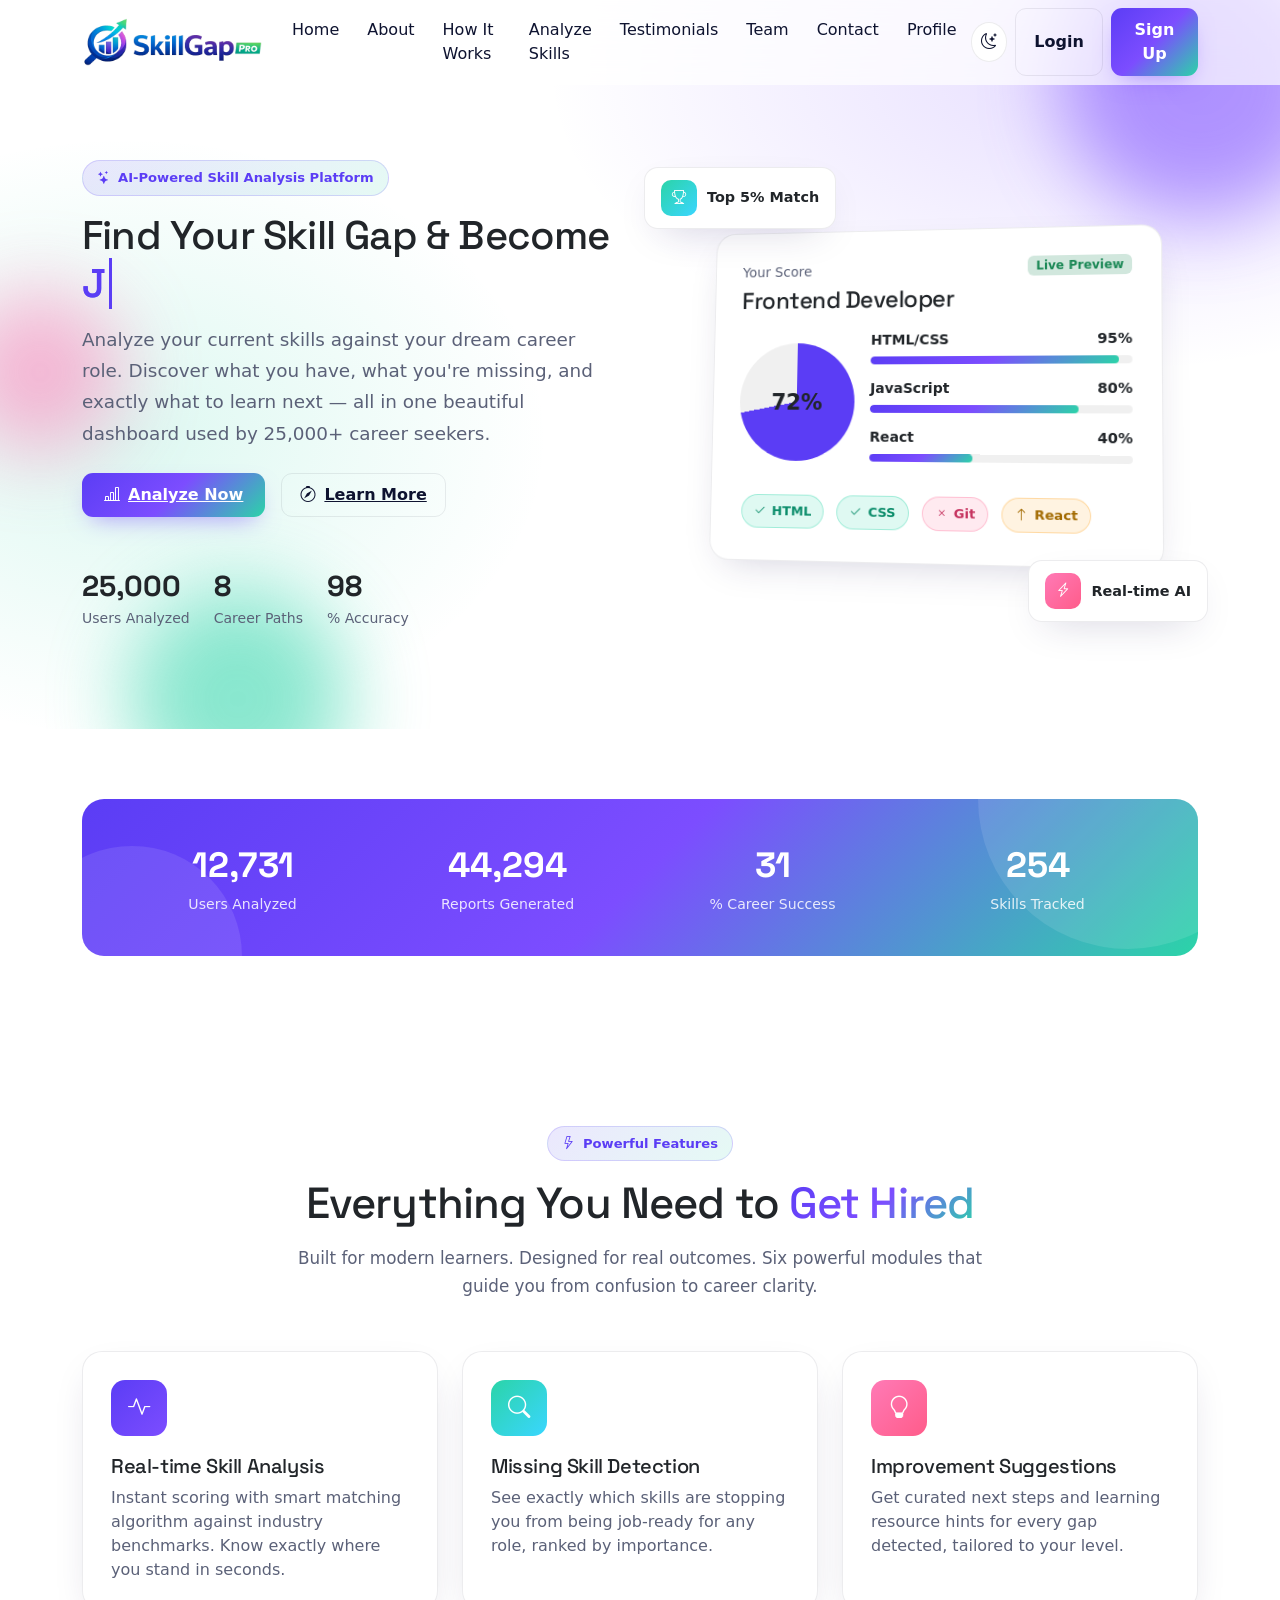
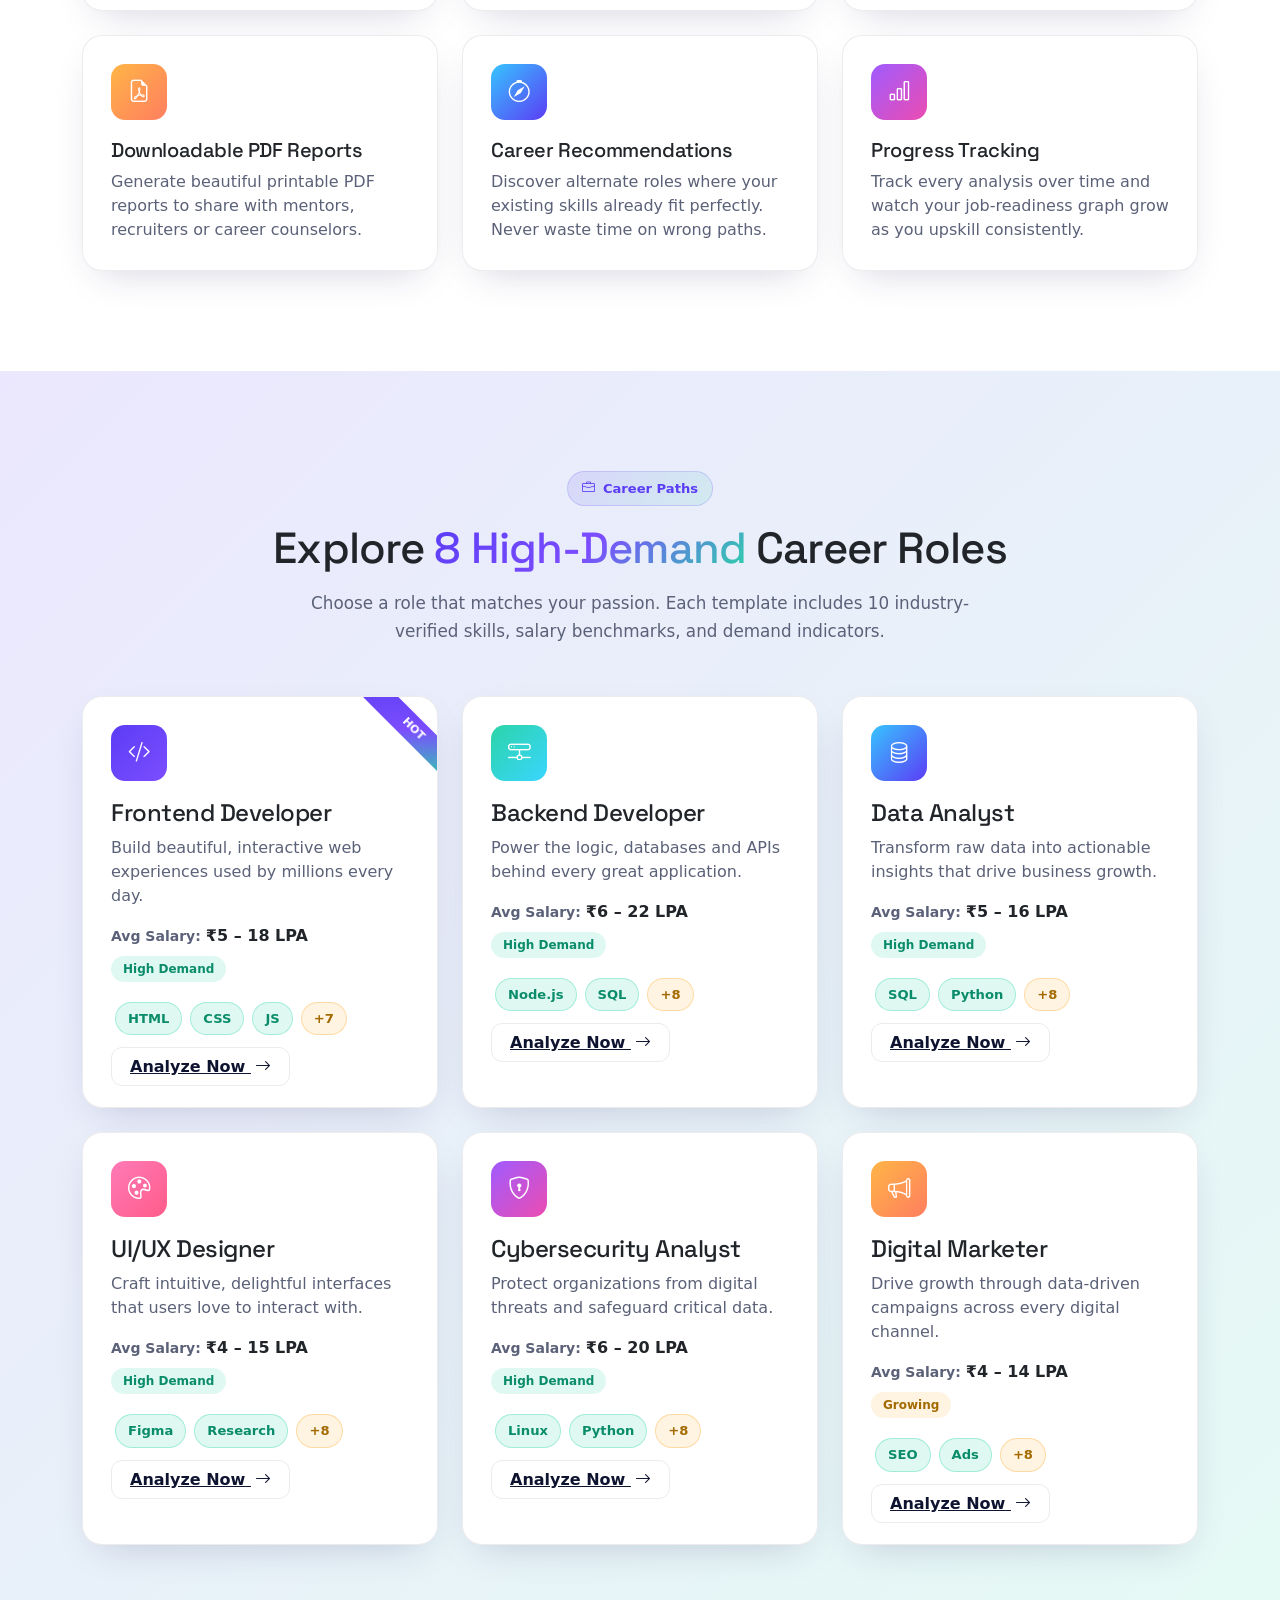
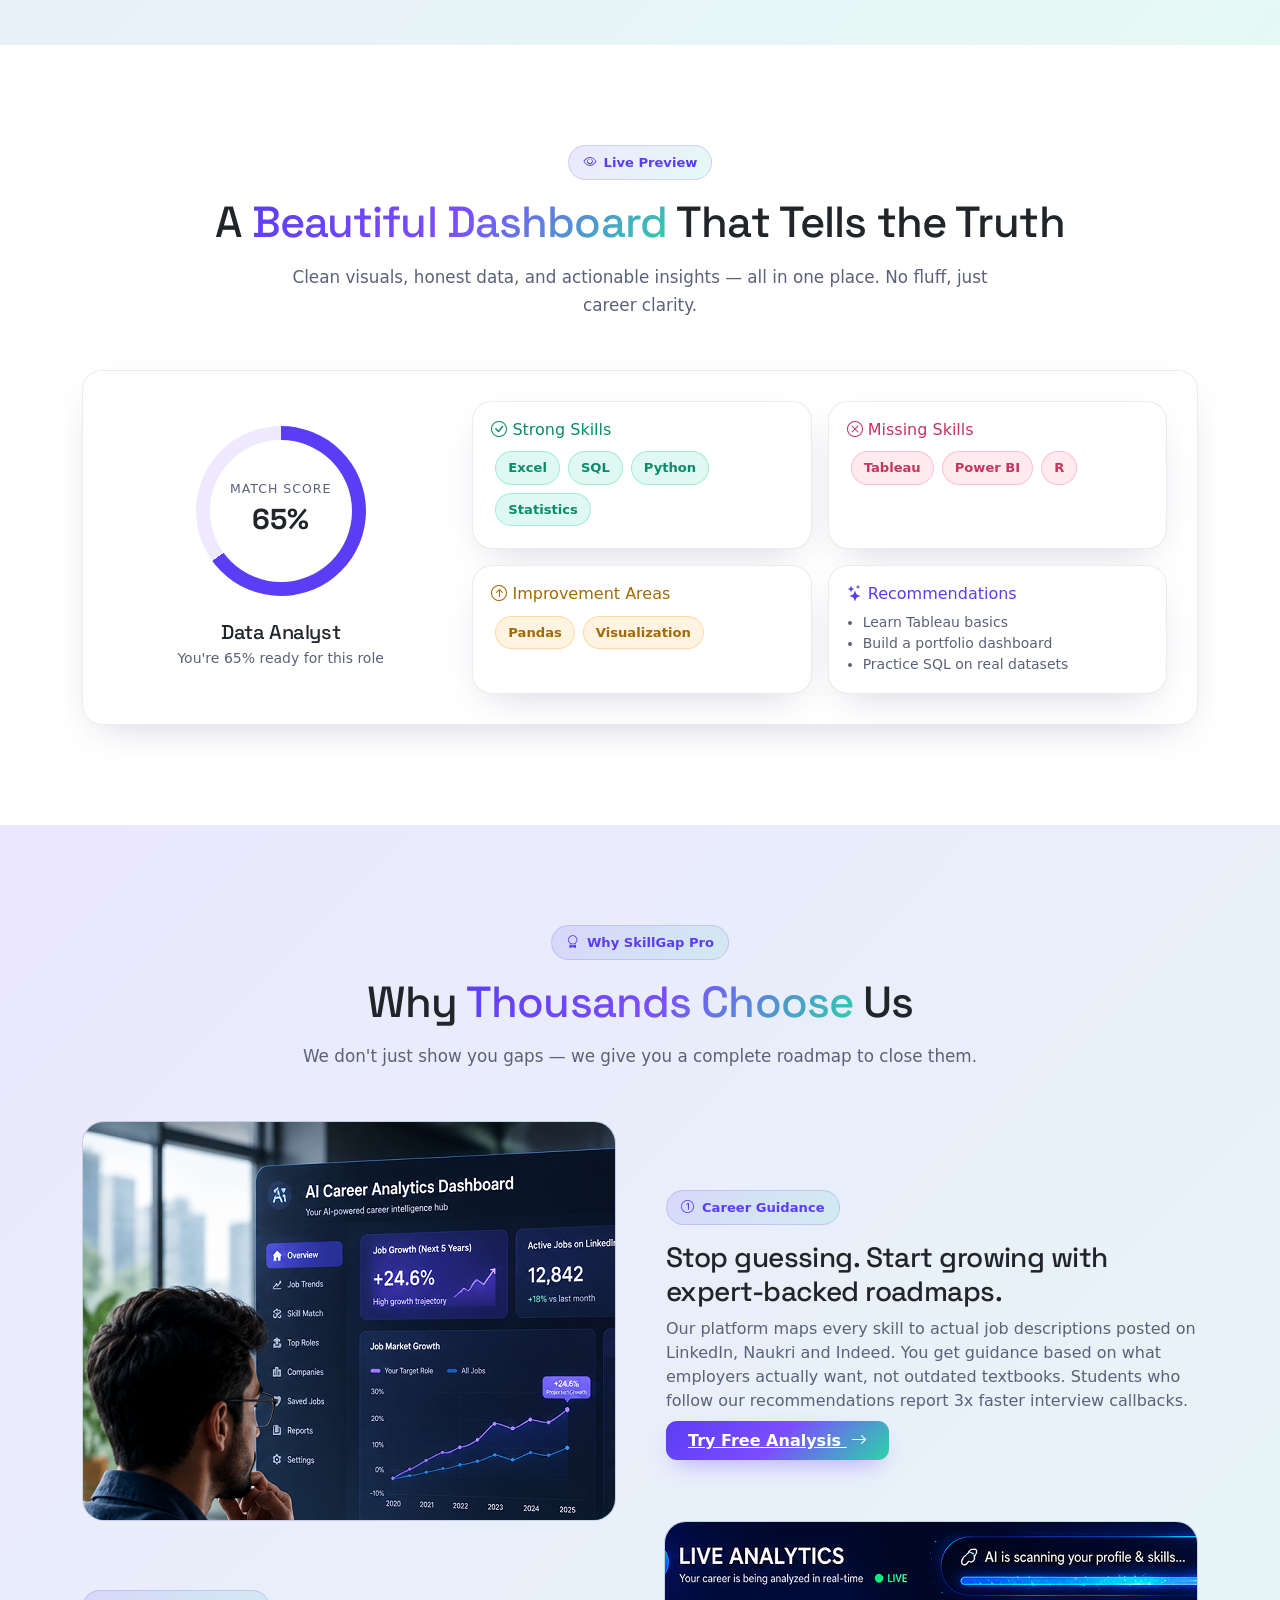
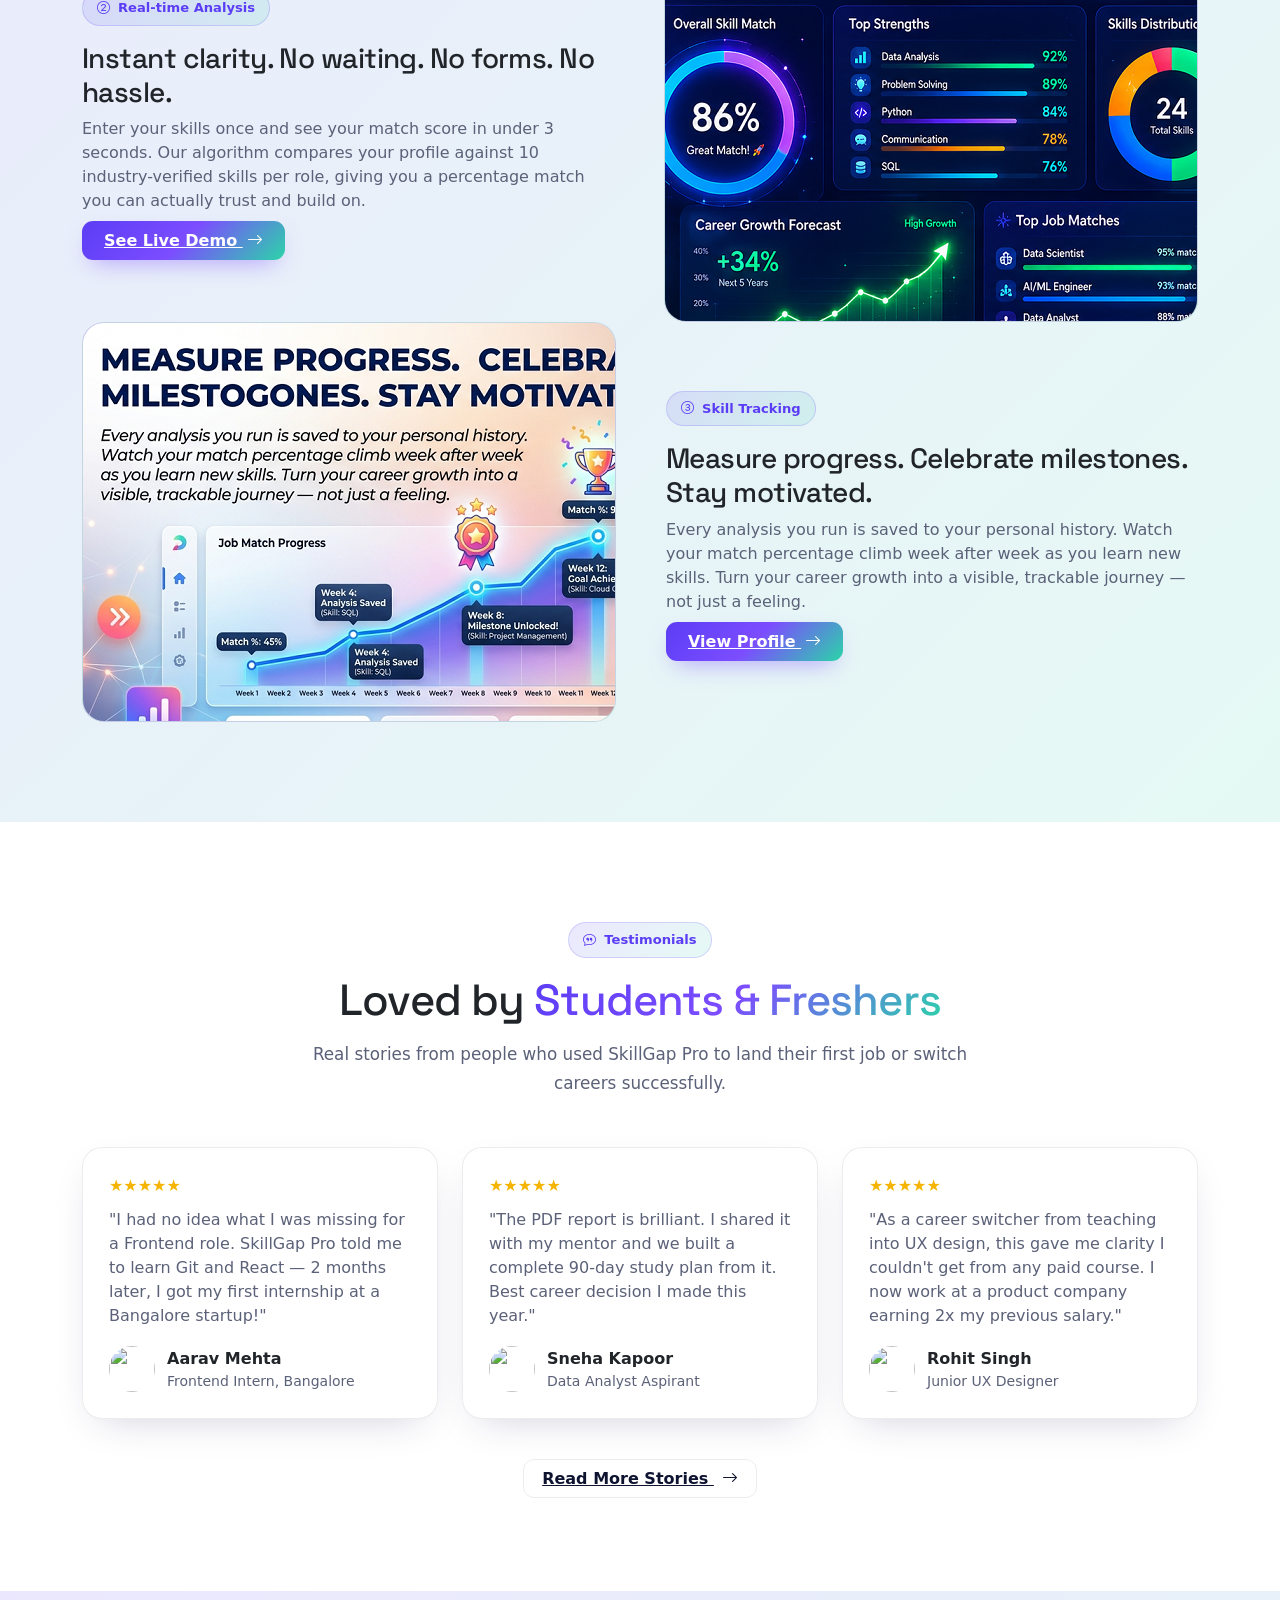
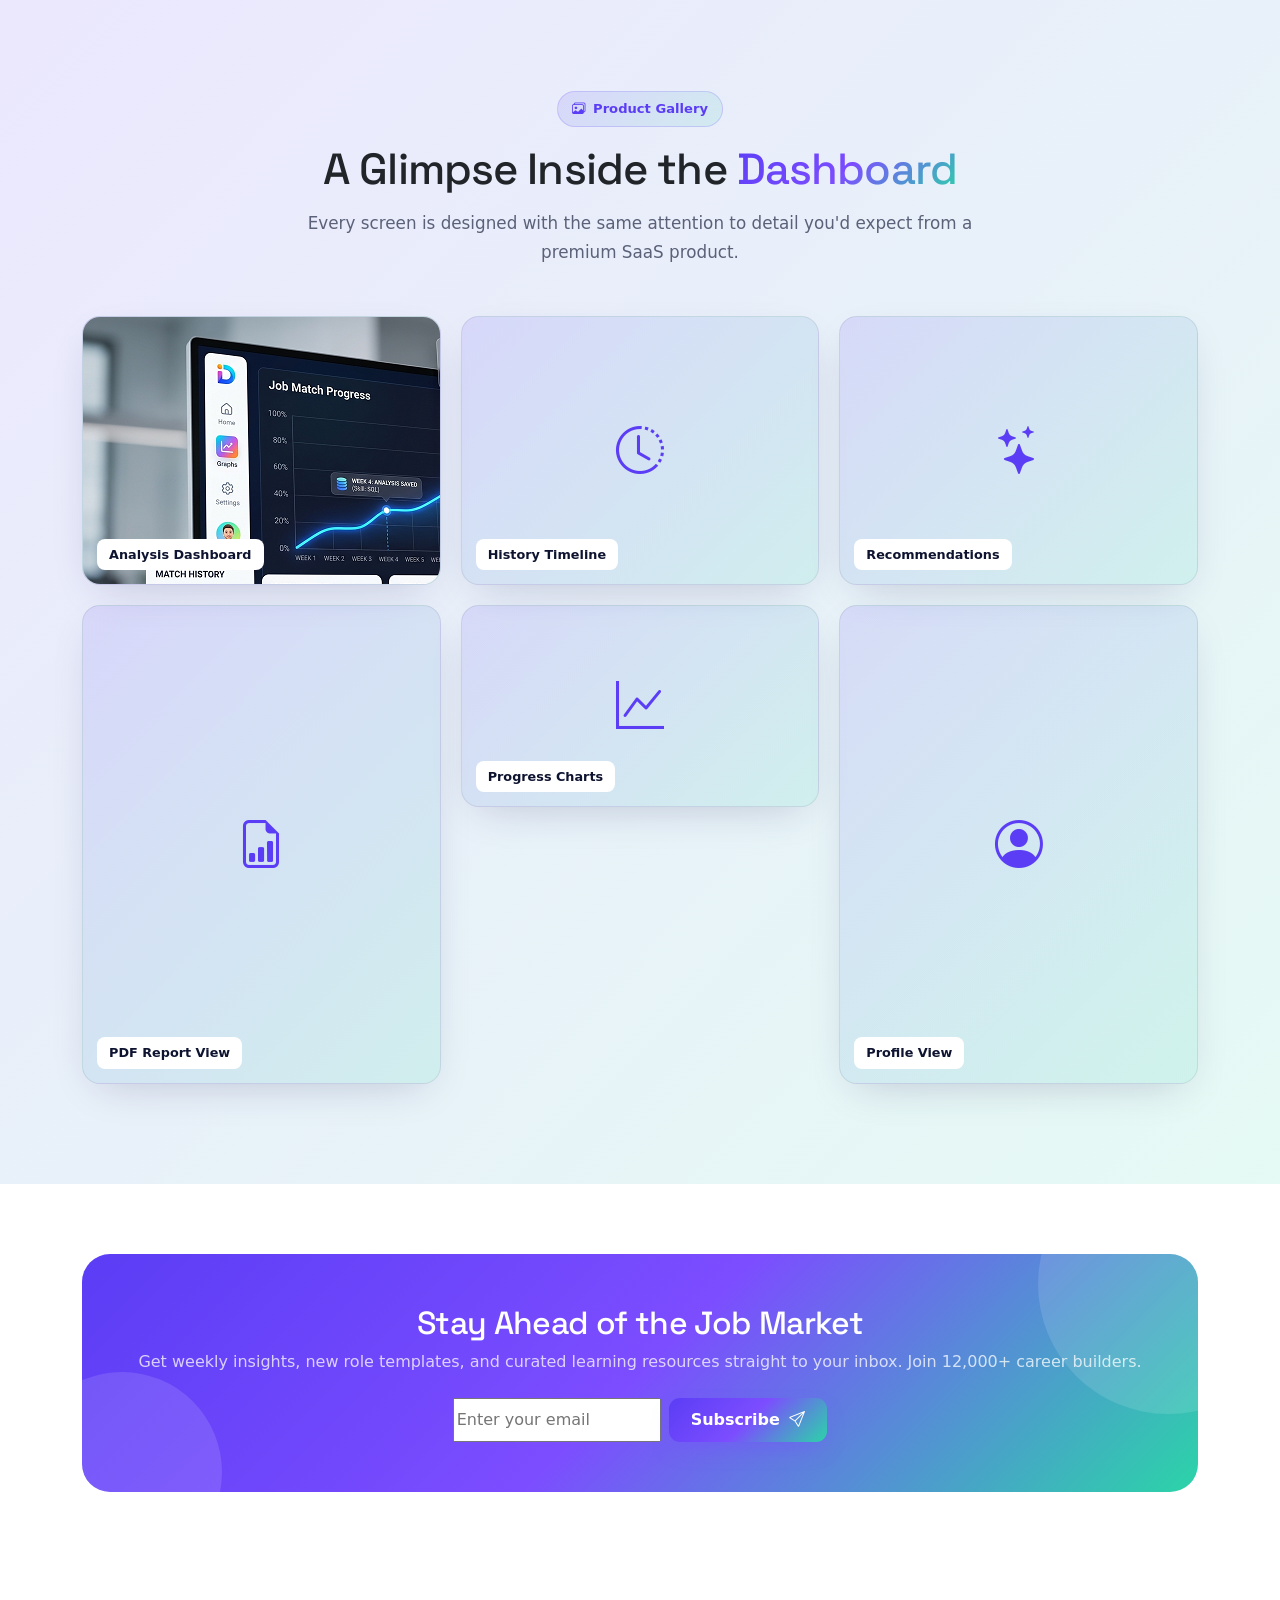
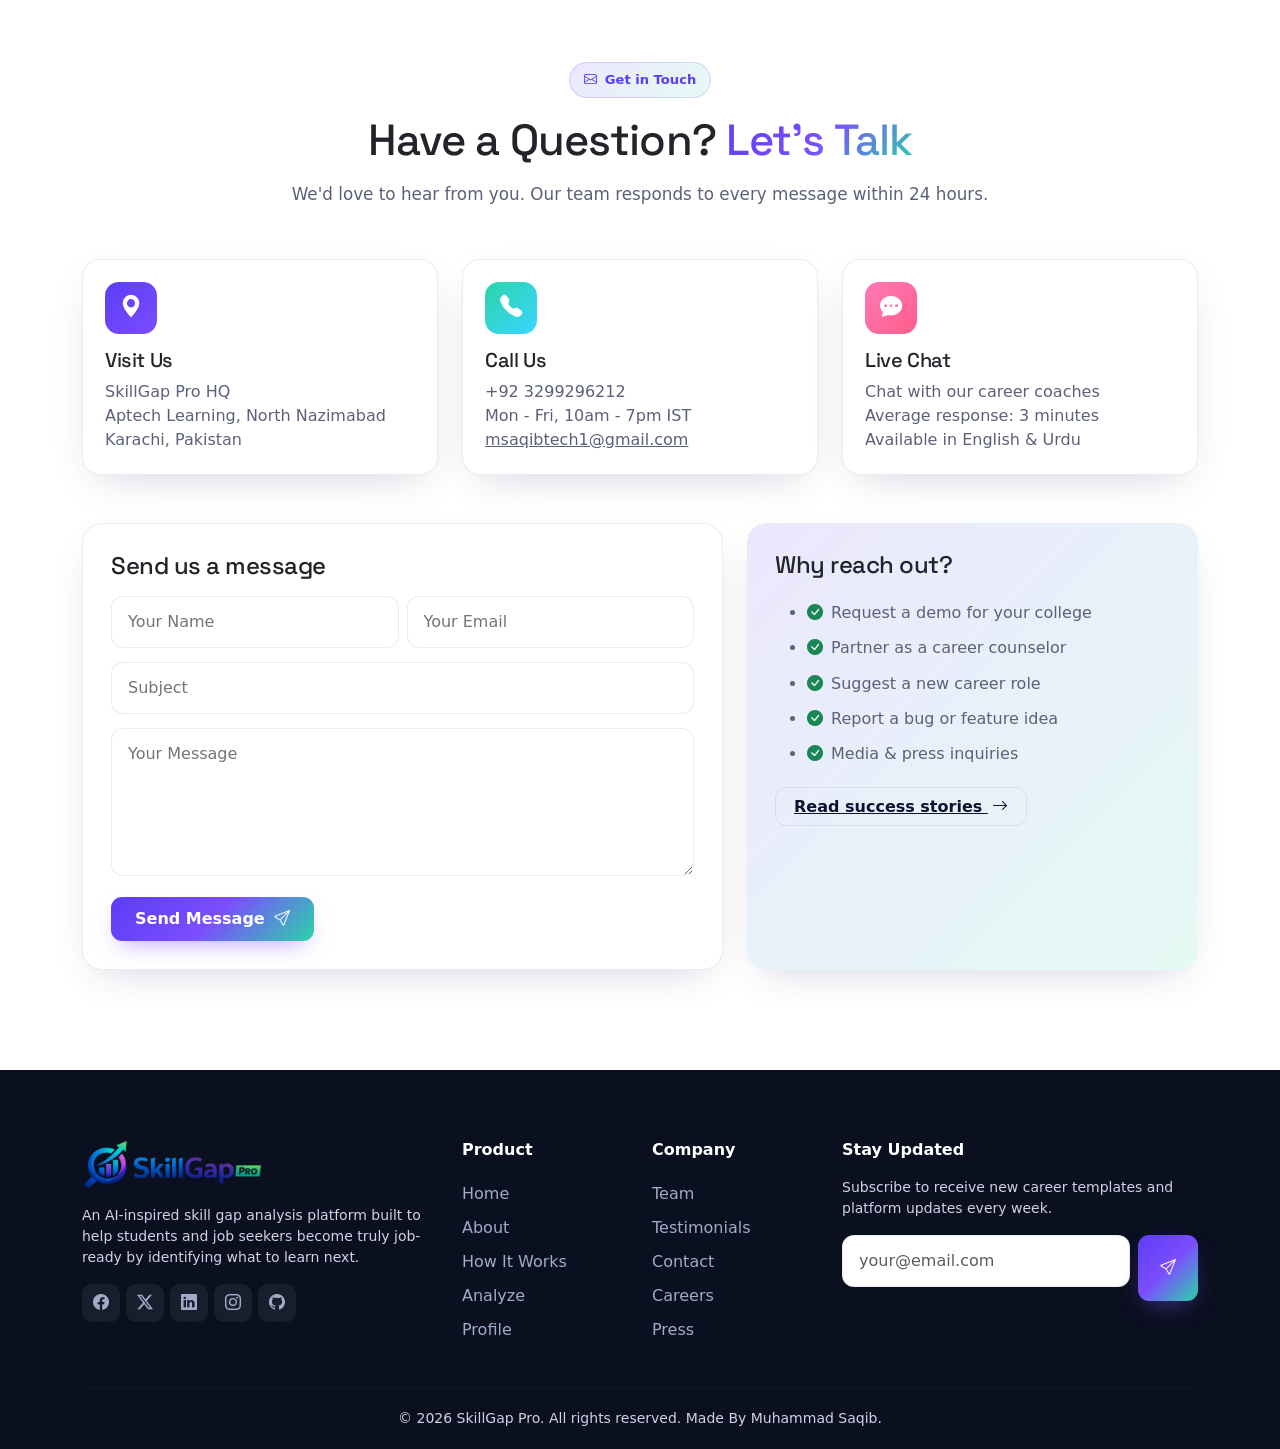
==== index.html @ 3271690a "add all files" ====
<!DOCTYPE html>
<html lang="en" data-bs-theme="light">

<head>
  <meta charset="UTF-8" />
  <meta name="viewport" content="width=device-width, initial-scale=1.0" />
  <title>SkillGap Pro — Find Your Skill Gap & Become Job Ready</title>
  <meta name="description"
    content="SkillGap Pro helps students, freshers and professionals analyze their skills against career roles and become job ready." />
  <link rel="stylesheet" href="css/style.css" />
  <link rel="icon" href="./assets/logo/SkillGap favicon.png" />
  <link href="https://cdn.jsdelivr.net/npm/bootstrap@5.3.2/dist/css/bootstrap.min.css" rel="stylesheet" />
  <link rel="stylesheet" href="https://cdn.jsdelivr.net/npm/bootstrap-icons@1.11.2/font/bootstrap-icons.css" />
  <link href="https://cdn.jsdelivr.net/npm/aos@2.3.4/dist/aos.css" rel="stylesheet" />
  <link rel="preconnect" href="https://fonts.googleapis.com" />
  <link rel="preconnect" href="https://fonts.gstatic.com" crossorigin />
  <link
    href="https://fonts.googleapis.com/css2?family=Plus+Jakarta+Sans:wght@400;500;600;700;800&family=Space+Grotesk:wght@500;700&display=swap"
    rel="stylesheet" />

</head>

<body>

  <!-- ============ LOADER ============ -->
  <div id="loader">
    <div class="loader-logo">
      <img src="./assets/logo/SkillGap_Logo.png" alt="Logo" style="width:200px;height: auto;">
    </div>
    <div class="loader-bar"></div>
  </div>

  <!-- ============ TOAST WRAPPER ============ -->
  <div class="toast-wrap" id="toastWrap"></div>

  <!-- ============ NAVBAR ============ -->
  <nav class="navbar navbar-expand-lg fixed-top" id="mainNav">
    <div class="container">
      <a class="navbar-brand brand-logo" href="index.html">
        <!-- <span class="brand-mark"><i class="bi bi-graph-up-arrow"></i></span>
      SkillGap <span class="brand-gradient ms-1">Pro</span> -->
        <img src="./assets/logo/SkillGap_Logo.png" alt="Logo" style="width:180px;height: auto;">
      </a>
      <button class="navbar-toggler border-0" type="button" data-bs-toggle="collapse" data-bs-target="#navMenu">
        <i class="bi bi-list fs-3"></i>
      </button>
      <div class="collapse navbar-collapse" id="navMenu">
        <ul class="navbar-nav mx-auto">
          <li class="nav-item"><a class="nav-link active" href="index.html">Home</a></li>
          <li class="nav-item"><a class="nav-link" href="about.html">About</a></li>
          <li class="nav-item"><a class="nav-link" href="how-it-works.html">How It Works</a></li>
          <li class="nav-item"><a class="nav-link" href="analyze.html">Analyze Skills</a></li>
          <li class="nav-item"><a class="nav-link" href="testimonials.html">Testimonials</a></li>
          <li class="nav-item"><a class="nav-link" href="team.html">Team</a></li>
          <li class="nav-item"><a class="nav-link" href="contact.html">Contact</a></li>
          <li class="nav-item"><a class="nav-link" href="profile.html">Profile</a></li>
        </ul>
        <div class="d-flex align-items-center gap-2">
          <button class="theme-toggle" id="themeToggle" title="Toggle theme"><i class="bi bi-moon-stars"></i></button>
          <div id="authButtons" class="d-flex gap-2">
            <button class="btn-ghost" onclick="openAuth('login')">Login</button>
            <button class="btn-grad" onclick="openAuth('signup')">Sign Up</button>
          </div>
          <div id="userButtons" class="d-none align-items-center gap-2">
            <span class="d-none d-md-inline text-muted-2 small">Hi, <strong id="userName">User</strong></span>
            <button class="btn-ghost" onclick="logout()"><i class="bi bi-box-arrow-right"></i></button>
          </div>
        </div>
      </div>
    </div>
  </nav>

  <!-- ============ HERO ============ -->
  <section id="home" class="hero">
    <div class="shape s1"></div>
    <div class="shape s2"></div>
    <div class="shape s3"></div>
    <div class="container position-relative">
      <div class="row align-items-center g-5">
        <div class="col-lg-6" data-aos="fade-right">
          <span class="badge-soft mb-3"><i class="bi bi-stars"></i> AI-Powered Skill Analysis Platform</span>
          <h1>Find Your Skill Gap & Become <span class="brand-gradient typed" id="typed">Job Ready</span></h1>
          <p class="lead mt-3">Analyze your current skills against your dream career role. Discover what you have, what
            you're missing, and exactly what to learn next — all in one beautiful dashboard used by 25,000+ career
            seekers.</p>
          <div class="d-flex flex-wrap gap-3 mt-4">
            <a href="analyze.html" class="btn-grad btn-lg"><i class="bi bi-bar-chart-line me-2"></i>Analyze Now</a>
            <a href="about.html" class="btn-ghost btn-lg"><i class="bi bi-compass me-2"></i>Learn More</a>
          </div>
          <div class="stats d-flex gap-4 mt-5 flex-wrap">
            <div><strong class="counter" data-target="25000"
                style="font-size:1.8rem;font-family:'Space Grotesk';">0</strong>
              <div class="text-muted-2 small">Users Analyzed</div>
            </div>
            <div><strong class="counter" data-target="8"
                style="font-size:1.8rem;font-family:'Space Grotesk';">0</strong>
              <div class="text-muted-2 small">Career Paths</div>
            </div>
            <div><strong class="counter" data-target="98"
                style="font-size:1.8rem;font-family:'Space Grotesk';">0</strong>
              <div class="text-muted-2 small">% Accuracy</div>
            </div>
          </div>
        </div>
        <div class="col-lg-6" data-aos="fade-left">
          <div class="position-relative" style="padding:40px;">
            <div class="glass-card"
              style="transform:perspective(1000px) rotateY(-8deg) rotateX(4deg);transition:transform .6s;">
              <div class="d-flex justify-content-between align-items-start mb-3">
                <div><small class="text-muted-2">Your Score</small>
                  <h4 class="mb-0 mt-1">Frontend Developer</h4>
                </div>
                <span class="badge bg-success-subtle text-success">Live Preview</span>
              </div>
              <div class="d-flex align-items-center gap-3">
                <div class="mini-chart"
                  style="width:120px;height:120px;border-radius:50%;background:conic-gradient(var(--brand-1) 0% 72%, rgba(0,0,0,.06) 72% 100%);display:grid;place-items:center;position:relative;">
                  <span style="position:relative;font-weight:800;font-size:1.4rem;">72%</span>
                </div>
                <div class="flex-grow-1">
                  <div class="bar-skill">
                    <div class="top"><span>HTML/CSS</span><span>95%</span></div>
                    <div class="bar-skill .bar"
                      style="height:8px;background:rgba(0,0,0,.06);border-radius:8px;overflow:hidden;">
                      <div class="fill" style="width:95%;height:100%;background:var(--brand-grad);border-radius:8px;">
                      </div>
                    </div>
                  </div>
                  <div class="bar-skill">
                    <div class="top"><span>JavaScript</span><span>80%</span></div>
                    <div style="height:8px;background:rgba(0,0,0,.06);border-radius:8px;overflow:hidden;">
                      <div class="fill" style="width:80%;height:100%;background:var(--brand-grad);border-radius:8px;">
                      </div>
                    </div>
                  </div>
                  <div class="bar-skill">
                    <div class="top"><span>React</span><span>40%</span></div>
                    <div style="height:8px;background:rgba(0,0,0,.06);border-radius:8px;overflow:hidden;">
                      <div class="fill" style="width:40%;height:100%;background:var(--brand-grad);border-radius:8px;">
                      </div>
                    </div>
                  </div>
                </div>
              </div>
              <div class="mt-3">
                <span class="skill-chip chip-strong"><i class="bi bi-check2"></i> HTML</span>
                <span class="skill-chip chip-strong"><i class="bi bi-check2"></i> CSS</span>
                <span class="skill-chip chip-miss"><i class="bi bi-x"></i> Git</span>
                <span class="skill-chip chip-improve"><i class="bi bi-arrow-up"></i> React</span>
              </div>
            </div>
            <div class="float-badge"
              style="position:absolute;top:-20px;left:-20px;background:var(--card);border-radius:14px;padding:12px 16px;box-shadow:var(--shadow);border:1px solid var(--border);display:flex;align-items:center;gap:10px;font-weight:600;font-size:.9rem;animation:float 5s ease-in-out infinite;">
              <div
                style="width:36px;height:36px;border-radius:10px;display:grid;place-items:center;color:#fff;background:linear-gradient(135deg,#2bd4a8,#3ad6ff);">
                <i class="bi bi-trophy"></i></div>Top 5% Match
            </div>
            <div class="float-badge"
              style="position:absolute;bottom:-20px;right:-10px;background:var(--card);border-radius:14px;padding:12px 16px;box-shadow:var(--shadow);border:1px solid var(--border);display:flex;align-items:center;gap:10px;font-weight:600;font-size:.9rem;animation:float 5s ease-in-out infinite;animation-delay:-2s;">
              <div
                style="width:36px;height:36px;border-radius:10px;display:grid;place-items:center;color:#fff;background:linear-gradient(135deg,#ff7ab6,#ff5c8a);">
                <i class="bi bi-lightning-charge"></i></div>Real-time AI
            </div>
          </div>
        </div>
      </div>
    </div>
  </section>

  <!-- ============ TRUSTED BY / STATS ============ -->
  <section class="section-sm">
    <div class="container">
      <div class="stats-bar" data-aos="zoom-in">
        <div class="row g-4 position-relative" style="z-index:2;">
          <div class="col-6 col-md-3 stat"><strong class="counter" data-target="25000">0</strong><span>Users
              Analyzed</span></div>
          <div class="col-6 col-md-3 stat"><strong class="counter" data-target="87000">0</strong><span>Reports
              Generated</span></div>
          <div class="col-6 col-md-3 stat"><strong class="counter" data-target="62">0</strong><span>% Career
              Success</span></div>
          <div class="col-6 col-md-3 stat"><strong class="counter" data-target="500">0</strong><span>Skills
              Tracked</span></div>
        </div>
      </div>
    </div>
  </section>

  <!-- ============ FEATURES ============ -->
  <section class="section">
    <div class="container">
      <div class="text-center mb-5" data-aos="fade-up">
        <span class="badge-soft mb-3"><i class="bi bi-lightning"></i> Powerful Features</span>
        <h2 class="section-title">Everything You Need to <span class="brand-gradient">Get Hired</span></h2>
        <p class="section-sub">Built for modern learners. Designed for real outcomes. Six powerful modules that guide
          you from confusion to career clarity.</p>
      </div>
      <div class="row g-4">
        <div class="col-md-6 col-lg-4" data-aos="fade-up">
          <div class="glass-card">
            <div class="feature-icon bg-grad-1"><i class="bi bi-activity"></i></div>
            <h5>Real-time Skill Analysis</h5>
            <p class="text-muted-2 mb-0">Instant scoring with smart matching algorithm against industry benchmarks. Know
              exactly where you stand in seconds.</p>
          </div>
        </div>
        <div class="col-md-6 col-lg-4" data-aos="fade-up" data-aos-delay="100">
          <div class="glass-card">
            <div class="feature-icon bg-grad-2"><i class="bi bi-search"></i></div>
            <h5>Missing Skill Detection</h5>
            <p class="text-muted-2 mb-0">See exactly which skills are stopping you from being job-ready for any role,
              ranked by importance.</p>
          </div>
        </div>
        <div class="col-md-6 col-lg-4" data-aos="fade-up" data-aos-delay="200">
          <div class="glass-card">
            <div class="feature-icon bg-grad-3"><i class="bi bi-lightbulb"></i></div>
            <h5>Improvement Suggestions</h5>
            <p class="text-muted-2 mb-0">Get curated next steps and learning resource hints for every gap detected,
              tailored to your level.</p>
          </div>
        </div>
        <div class="col-md-6 col-lg-4" data-aos="fade-up">
          <div class="glass-card">
            <div class="feature-icon bg-grad-4"><i class="bi bi-file-earmark-pdf"></i></div>
            <h5>Downloadable PDF Reports</h5>
            <p class="text-muted-2 mb-0">Generate beautiful printable PDF reports to share with mentors, recruiters or
              career counselors.</p>
          </div>
        </div>
        <div class="col-md-6 col-lg-4" data-aos="fade-up" data-aos-delay="100">
          <div class="glass-card">
            <div class="feature-icon bg-grad-5"><i class="bi bi-compass"></i></div>
            <h5>Career Recommendations</h5>
            <p class="text-muted-2 mb-0">Discover alternate roles where your existing skills already fit perfectly.
              Never waste time on wrong paths.</p>
          </div>
        </div>
        <div class="col-md-6 col-lg-4" data-aos="fade-up" data-aos-delay="200">
          <div class="glass-card">
            <div class="feature-icon bg-grad-6"><i class="bi bi-bar-chart"></i></div>
            <h5>Progress Tracking</h5>
            <p class="text-muted-2 mb-0">Track every analysis over time and watch your job-readiness graph grow as you
              upskill consistently.</p>
          </div>
        </div>
      </div>
    </div>
  </section>

  <!-- ============ CAREER CATEGORIES ============ -->
  <section class="section" style="background:var(--brand-grad-soft);">
    <div class="container">
      <div class="text-center mb-5" data-aos="fade-up">
        <span class="badge-soft mb-3"><i class="bi bi-briefcase"></i> Career Paths</span>
        <h2 class="section-title">Explore <span class="brand-gradient">8 High-Demand</span> Career Roles</h2>
        <p class="section-sub">Choose a role that matches your passion. Each template includes 10 industry-verified
          skills, salary benchmarks, and demand indicators.</p>
      </div>
      <div class="row g-4">
        <div class="col-md-6 col-lg-4" data-aos="fade-up">
          <div class="role-card">
            <div class="ribbon">HOT</div>
            <div class="feature-icon bg-grad-1"><i class="bi bi-code-slash"></i></div>
            <h4>Frontend Developer</h4>
            <p class="text-muted-2">Build beautiful, interactive web experiences used by millions every day.</p>
            <div class="mt-3"><strong class="small text-muted-2">Avg Salary:</strong> <span class="fw-semibold">₹5 – 18
                LPA</span></div>
            <div class="mt-2"><span class="demand demand-high">High Demand</span></div>
            <div class="mt-3 mb-3"><span class="skill-chip chip-strong">HTML</span><span
                class="skill-chip chip-strong">CSS</span><span class="skill-chip chip-strong">JS</span><span
                class="skill-chip chip-improve">+7</span></div>
            <a href="analyze.html" class="btn-ghost w-100 ">Analyze Now <i class="bi bi-arrow-right ms-1"></i></a>
          </div>
        </div>
        <div class="col-md-6 col-lg-4" data-aos="fade-up" data-aos-delay="100">
          <div class="role-card">
            <div class="feature-icon bg-grad-2"><i class="bi bi-hdd-network"></i></div>
            <h4>Backend Developer</h4>
            <p class="text-muted-2">Power the logic, databases and APIs behind every great application.</p>
            <div class="mt-3"><strong class="small text-muted-2">Avg Salary:</strong> <span class="fw-semibold">₹6 – 22
                LPA</span></div>
            <div class="mt-2"><span class="demand demand-high">High Demand</span></div>
            <div class="mt-3 mb-3"><span class="skill-chip chip-strong">Node.js</span><span
                class="skill-chip chip-strong">SQL</span><span class="skill-chip chip-improve">+8</span></div>
            <a href="analyze.html" class="btn-ghost w-100 mt-3">Analyze Now <i class="bi bi-arrow-right ms-1"></i></a>
          </div>
        </div>
        <div class="col-md-6 col-lg-4" data-aos="fade-up" data-aos-delay="200">
          <div class="role-card">
            <div class="feature-icon bg-grad-5"><i class="bi bi-database"></i></div>
            <h4>Data Analyst</h4>
            <p class="text-muted-2">Transform raw data into actionable insights that drive business growth.</p>
            <div class="mt-3"><strong class="small text-muted-2">Avg Salary:</strong> <span class="fw-semibold">₹5 – 16
                LPA</span></div>
            <div class="mt-2"><span class="demand demand-high">High Demand</span></div>
            <div class="mt-3 mb-3"><span class="skill-chip chip-strong">SQL</span><span
                class="skill-chip chip-strong">Python</span><span class="skill-chip chip-improve">+8</span></div>
            <a href="analyze.html" class="btn-ghost w-100 mt-3">Analyze Now <i class="bi bi-arrow-right ms-1"></i></a>
          </div>
        </div>
        <div class="col-md-6 col-lg-4" data-aos="fade-up">
          <div class="role-card">
            <div class="feature-icon bg-grad-3"><i class="bi bi-palette"></i></div>
            <h4>UI/UX Designer</h4>
            <p class="text-muted-2">Craft intuitive, delightful interfaces that users love to interact with.</p>
            <div class="mt-3"><strong class="small text-muted-2">Avg Salary:</strong> <span class="fw-semibold">₹4 – 15
                LPA</span></div>
            <div class="mt-2"><span class="demand demand-high">High Demand</span></div>
            <div class="mt-3 mb-3"><span class="skill-chip chip-strong">Figma</span><span
                class="skill-chip chip-strong">Research</span><span class="skill-chip chip-improve">+8</span></div>
            <a href="analyze.html" class="btn-ghost w-100 mt-3">Analyze Now <i class="bi bi-arrow-right ms-1"></i></a>
          </div>
        </div>
        <div class="col-md-6 col-lg-4" data-aos="fade-up" data-aos-delay="100">
          <div class="role-card">
            <div class="feature-icon bg-grad-6"><i class="bi bi-shield-lock"></i></div>
            <h4>Cybersecurity Analyst</h4>
            <p class="text-muted-2">Protect organizations from digital threats and safeguard critical data.</p>
            <div class="mt-3"><strong class="small text-muted-2">Avg Salary:</strong> <span class="fw-semibold">₹6 – 20
                LPA</span></div>
            <div class="mt-2"><span class="demand demand-high">High Demand</span></div>
            <div class="mt-3 mb-3"><span class="skill-chip chip-strong">Linux</span><span
                class="skill-chip chip-strong">Python</span><span class="skill-chip chip-improve">+8</span></div>
            <a href="analyze.html" class="btn-ghost w-100 mt-3">Analyze Now <i class="bi bi-arrow-right ms-1"></i></a>
          </div>
        </div>
        <div class="col-md-6 col-lg-4" data-aos="fade-up" data-aos-delay="200">
          <div class="role-card">
            <div class="feature-icon bg-grad-4"><i class="bi bi-megaphone"></i></div>
            <h4>Digital Marketer</h4>
            <p class="text-muted-2">Drive growth through data-driven campaigns across every digital channel.</p>
            <div class="mt-3"><strong class="small text-muted-2">Avg Salary:</strong> <span class="fw-semibold">₹4 – 14
                LPA</span></div>
            <div class="mt-2"><span class="demand demand-med">Growing</span></div>
            <div class="mt-3 mb-3"><span class="skill-chip chip-strong">SEO</span><span
                class="skill-chip chip-strong">Ads</span><span class="skill-chip chip-improve">+8</span></div>
            <a href="analyze.html" class="btn-ghost w-100 mt-3">Analyze Now <i class="bi bi-arrow-right ms-1"></i></a>
          </div>
        </div>
      </div>
    </div>
  </section>

  <!-- ============ SKILL ANALYSIS PREVIEW ============ -->
  <section class="section">
    <div class="container">
      <div class="text-center mb-5" data-aos="fade-up">
        <span class="badge-soft mb-3"><i class="bi bi-eye"></i> Live Preview</span>
        <h2 class="section-title">A <span class="brand-gradient">Beautiful Dashboard</span> That Tells the Truth</h2>
        <p class="section-sub">Clean visuals, honest data, and actionable insights — all in one place. No fluff, just
          career clarity.</p>
      </div>
      <div class="glass-card" data-aos="zoom-in" style="padding:30px;">
        <div class="row g-4 align-items-center">
          <div class="col-lg-4 text-center">
            <div class="donut" style="--p:65;">
              <div class="text-center">
                <div class="lbl">Match Score</div>
                <div class="val">65%</div>
              </div>
            </div>
            <h5 class="mt-4 mb-1">Data Analyst</h5>
            <p class="text-muted-2 small mb-0">You're 65% ready for this role</p>
          </div>
          <div class="col-lg-8">
            <div class="row g-3">
              <div class="col-md-6">
                <div class="glass-card" style="padding:18px;">
                  <h6 style="color:#0a8c6a;"><i class="bi bi-check-circle"></i> Strong Skills</h6><span
                    class="skill-chip chip-strong">Excel</span><span class="skill-chip chip-strong">SQL</span><span
                    class="skill-chip chip-strong">Python</span><span class="skill-chip chip-strong">Statistics</span>
                </div>
              </div>
              <div class="col-md-6">
                <div class="glass-card" style="padding:18px;">
                  <h6 style="color:#c63460;"><i class="bi bi-x-circle"></i> Missing Skills</h6><span
                    class="skill-chip chip-miss">Tableau</span><span class="skill-chip chip-miss">Power BI</span><span
                    class="skill-chip chip-miss">R</span>
                </div>
              </div>
              <div class="col-md-6">
                <div class="glass-card" style="padding:18px;">
                  <h6 style="color:#a26a00;"><i class="bi bi-arrow-up-circle"></i> Improvement Areas</h6><span
                    class="skill-chip chip-improve">Pandas</span><span
                    class="skill-chip chip-improve">Visualization</span>
                </div>
              </div>
              <div class="col-md-6">
                <div class="glass-card" style="padding:18px;">
                  <h6 style="color:var(--brand-1);"><i class="bi bi-stars"></i> Recommendations</h6>
                  <ul class="mb-0 small text-muted-2 ps-3">
                    <li>Learn Tableau basics</li>
                    <li>Build a portfolio dashboard</li>
                    <li>Practice SQL on real datasets</li>
                  </ul>
                </div>
              </div>
            </div>
          </div>
        </div>
      </div>
    </div>
  </section>

  <!-- ============ WHY CHOOSE US (ZIG ZAG) ============ -->
  <section class="section" style="background:var(--brand-grad-soft);">
    <div class="container">
      <div class="text-center mb-5" data-aos="fade-up">
        <span class="badge-soft mb-3"><i class="bi bi-award"></i> Why SkillGap Pro</span>
        <h2 class="section-title">Why <span class="brand-gradient">Thousands Choose</span> Us</h2>
        <p class="section-sub">We don't just show you gaps — we give you a complete roadmap to close them.</p>
      </div>
      <div class="zig-zag" data-aos="fade-right">
        <div class="visual"><img
            src="./assets/images/career dashboad.png"
            alt="Career Guidance" class="width-auto height-auto"></div>
        <div class="content">
          <span class="badge-soft mb-3"><i class="bi bi-1-circle"></i> Career Guidance</span>
          <h3>Stop guessing. Start growing with expert-backed roadmaps.</h3>
          <p class="text-muted-2">Our platform maps every skill to actual job descriptions posted on LinkedIn, Naukri
            and Indeed. You get guidance based on what employers actually want, not outdated textbooks. Students who
            follow our recommendations report 3x faster interview callbacks.</p>
          <a href="analyze.html" class="btn-grad mt-3">Try Free Analysis <i class="bi bi-arrow-right ms-1"></i></a>
        </div>
      </div>
      <div class="divider"></div>
      <div class="zig-zag reverse" data-aos="fade-left">
        <div class="visual"><img
            src="./assets/images/Real-time Analysis.png"
            alt="real time analyzes" class="width-auto height-auto"></div>
        <div class="content">
          <span class="badge-soft mb-3"><i class="bi bi-2-circle"></i> Real-time Analysis</span>
          <h3>Instant clarity. No waiting. No forms. No hassle.</h3>
          <p class="text-muted-2">Enter your skills once and see your match score in under 3 seconds. Our algorithm
            compares your profile against 10 industry-verified skills per role, giving you a percentage match you can
            actually trust and build on.</p>
          <a href="analyze.html" class="btn-grad mt-3">See Live Demo <i class="bi bi-arrow-right ms-1"></i></a>
        </div>
      </div>
      <div class="divider"></div>
      <div class="zig-zag" data-aos="fade-right">
        <div class="visual"><img
            src="./assets/images/Measure progress.png"
            alt="Measure progress" class="width-auto height-auto"></div>
        <div class="content">
          <span class="badge-soft mb-3"><i class="bi bi-3-circle"></i> Skill Tracking</span>
          <h3>Measure progress. Celebrate milestones. Stay motivated.</h3>
          <p class="text-muted-2">Every analysis you run is saved to your personal history. Watch your match percentage
            climb week after week as you learn new skills. Turn your career growth into a visible, trackable journey —
            not just a feeling.</p>
          <a href="profile.html" class="btn-grad mt-3">View Profile <i class="bi bi-arrow-right ms-1"></i></a>
        </div>
      </div>
    </div>
  </section>

  <!-- ============ TESTIMONIALS PREVIEW ============ -->
  <section class="section">
    <div class="container">
      <div class="text-center mb-5" data-aos="fade-up">
        <span class="badge-soft mb-3"><i class="bi bi-chat-quote"></i> Testimonials</span>
        <h2 class="section-title">Loved by <span class="brand-gradient">Students & Freshers</span></h2>
        <p class="section-sub">Real stories from people who used SkillGap Pro to land their first job or switch careers
          successfully.</p>
      </div>
      <div class="row g-4">
        <div class="col-md-4" data-aos="fade-up">
          <div class="testimonial">
            <div class="stars">★★★★★</div>
            <p class="text-muted-2 mb-0">"I had no idea what I was missing for a Frontend role. SkillGap Pro told me to
              learn Git and React — 2 months later, I got my first internship at a Bangalore startup!"</p>
            <div class="who"><img src="https://i.pravatar.cc/100?img=12" alt="">
              <div><strong>Aarav Mehta</strong>
                <div class="small text-muted-2">Frontend Intern, Bangalore</div>
              </div>
            </div>
          </div>
        </div>
        <div class="col-md-4" data-aos="fade-up" data-aos-delay="100">
          <div class="testimonial">
            <div class="stars">★★★★★</div>
            <p class="text-muted-2 mb-0">"The PDF report is brilliant. I shared it with my mentor and we built a
              complete 90-day study plan from it. Best career decision I made this year."</p>
            <div class="who"><img src="https://i.pravatar.cc/100?img=47" alt="">
              <div><strong>Sneha Kapoor</strong>
                <div class="small text-muted-2">Data Analyst Aspirant</div>
              </div>
            </div>
          </div>
        </div>
        <div class="col-md-4" data-aos="fade-up" data-aos-delay="200">
          <div class="testimonial">
            <div class="stars">★★★★★</div>
            <p class="text-muted-2 mb-0">"As a career switcher from teaching into UX design, this gave me clarity I
              couldn't get from any paid course. I now work at a product company earning 2x my previous salary."</p>
            <div class="who"><img src="https://i.pravatar.cc/100?img=33" alt="">
              <div><strong>Rohit Singh</strong>
                <div class="small text-muted-2">Junior UX Designer</div>
              </div>
            </div>
          </div>
        </div>
      </div>
      <div class="text-center mt-5" data-aos="fade-up">
        <a href="testimonials.html" class="btn-ghost btn-lg">Read More Stories <i
            class="bi bi-arrow-right ms-2"></i></a>
      </div>
    </div>
  </section>

  <!-- ============ GALLERY ============ -->
  <section class="section" style="background:var(--brand-grad-soft);">
    <div class="container">
      <div class="text-center mb-5" data-aos="fade-up">
        <span class="badge-soft mb-3"><i class="bi bi-images"></i> Product Gallery</span>
        <h2 class="section-title">A Glimpse Inside the <span class="brand-gradient">Dashboard</span></h2>
        <p class="section-sub">Every screen is designed with the same attention to detail you'd expect from a premium
          SaaS product.</p>
      </div>
      <div class="masonry-grid">
        <div class="gallery-img" data-aos="zoom-in"><img src="./assets/images/Analysis Dashboard.png" alt="Analysis Dashboard" class="object-fit-contain"><span class="tag">Analysis
            Dashboard</span></div>
        <div class="gallery-img" style="aspect-ratio:3/4;" data-aos="zoom-in" data-aos-delay="50"><i
            class="bi bi-file-earmark-bar-graph"></i><span class="tag">PDF Report View</span></div>
        <div class="gallery-img" data-aos="zoom-in" data-aos-delay="100"><i class="bi bi-clock-history"></i><span
            class="tag">History Timeline</span></div>
        <div class="gallery-img" style="aspect-ratio:16/9;" data-aos="zoom-in"><i class="bi bi-graph-up"></i><span
            class="tag">Progress Charts</span></div>
        <div class="gallery-img" data-aos="zoom-in" data-aos-delay="50"><i class="bi bi-stars"></i><span
            class="tag">Recommendations</span></div>
        <div class="gallery-img" style="aspect-ratio:3/4;" data-aos="zoom-in" data-aos-delay="100"><i
            class="bi bi-person-circle"></i><span class="tag">Profile View</span></div>
      </div>
    </div>
  </section>

  <!-- ============ NEWSLETTER ============ -->
  <section class="section-sm">
    <div class="container">
      <div class="newsletter" data-aos="zoom-in">
        <h2 class="mb-2">Stay Ahead of the Job Market</h2>
        <p class="mb-4 opacity-75" style="position:relative;z-index:2;">Get weekly insights, new role templates, and
          curated learning resources straight to your inbox. Join 12,000+ career builders.</p>
        <form class="d-flex flex-wrap gap-2 justify-content-center"
          onsubmit="event.preventDefault();showToast('Subscribed successfully!','success');this.reset();"
          style="position:relative;z-index:2;">
          <input type="email" placeholder="Enter your email" required style="max-width:340px;" />
          <button class="btn-grad" type="submit">Subscribe <i class="bi bi-send ms-1"></i></button>
        </form>
      </div>
    </div>
  </section>

  <!-- ============ CONTACT ============ -->
  <section id="contact" class="section">
    <div class="container">
      <div class="text-center mb-5" data-aos="fade-up">
        <span class="badge-soft mb-3"><i class="bi bi-envelope"></i> Get in Touch</span>
        <h2 class="section-title">Have a Question? <span class="brand-gradient">Let's Talk</span></h2>
        <p class="section-sub">We'd love to hear from you. Our team responds to every message within 24 hours.</p>
      </div>
      <div class="row g-4">
        <div class="col-lg-4" data-aos="fade-right">
          <div class="contact-info-card">
            <div class="ic bg-grad-1"><i class="bi bi-geo-alt-fill"></i></div>
            <h5 class="mb-2">Visit Us</h5>
            <p class="text-muted-2 mb-0">SkillGap Pro HQ<br>Aptech Learning, North Nazimabad<br>Karachi, Pakistan</p>
          </div>
        </div>
        <div class="col-lg-4" data-aos="fade-up">
          <div class="contact-info-card">
            <div class="ic bg-grad-2"><i class="bi bi-telephone-fill"></i></div>
            <h5 class="mb-2">Call Us</h5>
            <p class="text-muted-2 mb-0">+92 3299296212<br>Mon - Fri, 10am - 7pm IST<br><a href="mailto:msaqibtech1@gmail.com" class="text-muted-2">msaqibtech1@gmail.com</a></p>
          </div>
        </div>
        <div class="col-lg-4" data-aos="fade-left">
          <div class="contact-info-card">
            <div class="ic bg-grad-3"><i class="bi bi-chat-dots-fill"></i></div>
            <h5 class="mb-2">Live Chat</h5>
            <p class="text-muted-2 mb-0">Chat with our career coaches<br>Average response: 3 minutes<br>Available in
              English & Urdu</p>
          </div>
        </div>
      </div>
      <div class="row g-4 mt-4">
        <div class="col-lg-7" data-aos="fade-right">
          <div class="glass-card">
            <h4 class="mb-3">Send us a message</h4>
            <form class="contact-form"
              onsubmit="event.preventDefault();showToast('Message sent! We will reply within 24 hours.','success');this.reset();">
              <div class="row g-2">
                <div class="col-md-6"><input type="text" placeholder="Your Name" required></div>
                <div class="col-md-6"><input type="email" placeholder="Your Email" required></div>
              </div>
              <input type="text" placeholder="Subject" required>
              <textarea rows="5" placeholder="Your Message" required></textarea>
              <button type="submit" class="btn-grad px-4">Send Message <i class="bi bi-send ms-1"></i></button>
            </form>
          </div>
        </div>
        <div class="col-lg-5" data-aos="fade-left">
          <div class="glass-card h-100" style="background:var(--brand-grad-soft);border:none;">
            <h4 class="mb-3">Why reach out?</h4>
            <ul class="text-muted-2" style="line-height:2.2;">
              <li><i class="bi bi-check-circle-fill text-success me-2"></i>Request a demo for your college</li>
              <li><i class="bi bi-check-circle-fill text-success me-2"></i>Partner as a career counselor</li>
              <li><i class="bi bi-check-circle-fill text-success me-2"></i>Suggest a new career role</li>
              <li><i class="bi bi-check-circle-fill text-success me-2"></i>Report a bug or feature idea</li>
              <li><i class="bi bi-check-circle-fill text-success me-2"></i>Media & press inquiries</li>
            </ul>
            <div class="mt-4"><a href="testimonials.html" class="btn-ghost">Read success stories <i
                  class="bi bi-arrow-right ms-1"></i></a></div>
          </div>
        </div>
      </div>
    </div>
  </section>

  <!-- ============ FOOTER ============ -->
  <footer class="footer">
    <div class="container">
      <div class="row g-4">
        <div class="col-lg-4">
          <div class="d-flex align-items-center gap-2 mb-3">
            <h4 class="mb-0 text-white"><img src="./assets/logo/SkillGap_Logo.png" alt="Logo" style="width:180px;height: auto;"></h4>
          </div>
          <p class="small">An AI-inspired skill gap analysis platform built to help students and job seekers become
            truly job-ready by identifying what to learn next.</p>
          <div class="socials mt-3"><a href="#"><i class="bi bi-facebook"></i></a><a href="#"><i
                class="bi bi-twitter-x"></i></a><a href="#"><i class="bi bi-linkedin"></i></a><a href="#"><i
                class="bi bi-instagram"></i></a><a href="#"><i class="bi bi-github"></i></a></div>
        </div>
        <div class="col-6 col-lg-2">
          <h6>Product</h6><a href="index.html">Home</a><a href="about.html">About</a><a href="how-it-works.html">How It
            Works</a><a href="analyze.html">Analyze</a><a href="profile.html">Profile</a>
        </div>
        <div class="col-6 col-lg-2">
          <h6>Company</h6><a href="team.html">Team</a><a href="testimonials.html">Testimonials</a><a
            href="contact.html">Contact</a><a href="#">Careers</a><a href="#">Press</a>
        </div>
        <div class="col-lg-4">
          <h6>Stay Updated</h6>
          <p class="small">Subscribe to receive new career templates and platform updates every week.</p>
          <form class="d-flex gap-2" onsubmit="event.preventDefault();showToast('Subscribed!','success');this.reset();">
            <input type="email" placeholder="your@email.com" class="form-control" required>
            <button class="btn-grad" type="submit"><i class="bi bi-send"></i></button>
          </form>
        </div>
      </div>
      <hr style="border-color:rgba(255,255,255,.1);margin:40px 0 20px;">
      <div class="d-flex flex-wrap justify-content-center gap-2 small">
        <div>© <span id="year"></span> SkillGap Pro. All rights reserved. Made By Muhammad Saqib.</div>
        <!-- <div><a href="#" class="d-inline">Privacy</a> · <a href="#" class="d-inline">Terms</a> · <a href="#"
            class="d-inline">Cookies</a></div> -->
      </div>
    </div>
  </footer>

  <button id="backTop" title="Back to top"><i class="bi bi-arrow-up"></i></button>

  <!-- ============ AUTH MODAL ============ -->
  <div class="modal fade" id="authModal" tabindex="-1">
    <div class="modal-dialog modal-dialog-centered">
      <div class="modal-content p-4">
        <div class="text-center mb-3">
          <span class="brand-mark mx-auto mb-2"><i class="bi bi-graph-up-arrow"></i></span>
          <h4 class="mb-0">Welcome to SkillGap <span class="brand-gradient">Pro</span></h4>
          <p class="text-muted-2 small mb-0">Your career intelligence starts here</p>
        </div>
        <div class="auth-tabs">
          <button id="tabLogin" class="active" onclick="switchAuth('login')">Login</button>
          <button id="tabSignup" onclick="switchAuth('signup')">Sign Up</button>
        </div>
        <form id="loginForm" class="d-block">
          <div class="mb-3"><label class="form-label small fw-semibold">Email</label><input type="email"
              class="form-control" id="loginEmail" placeholder="you@example.com" required></div>
          <div class="mb-3"><label class="form-label small fw-semibold">Password</label><input type="password"
              class="form-control" id="loginPass" placeholder="••••••••" required></div>
          <button type="submit" class="btn-grad w-100 py-2 mt-2">Login</button>
        </form>
        <form id="signupForm" class="d-none">
          <div class="mb-3"><label class="form-label small fw-semibold">Full Name</label><input type="text"
              class="form-control" id="suName" required></div>
          <div class="mb-3"><label class="form-label small fw-semibold">Email</label><input type="email"
              class="form-control" id="suEmail" required></div>
          <div class="row g-2">
            <div class="col-6 mb-3"><label class="form-label small fw-semibold">Password</label><input type="password"
                class="form-control" id="suPass" required></div>
            <div class="col-6 mb-3"><label class="form-label small fw-semibold">Confirm</label><input type="password"
                class="form-control" id="suPass2" required></div>
          </div>
          <div class="mb-3"><label class="form-label small fw-semibold">I am a...</label>
            <select id="suRole" class="form-select" required>
              <option value="">-- Select --</option>
              <option>Student</option>
              <option>Job Seeker</option>
              <option>Fresher</option>
              <option>Professional</option>
            </select>
          </div>
          <button type="submit" class="btn-grad w-100 py-2 mt-2">Create Account</button>
        </form>
      </div>
    </div>
  </div>

  <!-- ============ SCRIPTS ============ -->
  <script src="https://code.jquery.com/jquery-3.7.1.min.js"></script>
  <script src="https://cdn.jsdelivr.net/npm/bootstrap@5.3.2/dist/js/bootstrap.bundle.min.js"></script>
  <script src="https://cdn.jsdelivr.net/npm/aos@2.3.4/dist/aos.js"></script>
  <script src="js/app.js"></script>
  <script>
    // Home-page specific: typing effect
    const phrases = ['Job Ready', 'Interview Ready', 'Career Ready', 'Future Ready'];
    let pi = 0, ci = 0, typingDel = 120, typingDel2 = 60, deleting = false;
    function typeLoop() {
      const el = document.getElementById('typed');
      if (!el) return;
      const word = phrases[pi];
      el.textContent = word.substring(0, ci);
      if (!deleting && ci < word.length) { ci++; setTimeout(typeLoop, typingDel); }
      else if (deleting && ci > 0) { ci--; setTimeout(typeLoop, typingDel2); }
      else { deleting = !deleting; if (!deleting) pi = (pi + 1) % phrases.length; setTimeout(typeLoop, deleting ? 1500 : 300); }
    }
    $(document).ready(() => typeLoop());
  </script>
</body>

</html>
---- css/style.css ----
/* =======================================================
   SkillGap Pro — Shared Design System
   ======================================================= */
:root{
  --brand-1:#5b3df5;
  --brand-2:#7c4dff;
  --brand-3:#2bd4a8;
  --brand-grad:linear-gradient(135deg,#5b3df5 0%,#7c4dff 50%,#2bd4a8 100%);
  --brand-grad-soft:linear-gradient(135deg,rgba(91,61,245,.12),rgba(43,212,168,.12));
  --bg:#f6f7fb;
  --card:#ffffff;
  --text:#0e1330;
  --muted:#5b6178;
  --border:rgba(14,19,48,.08);
  --shadow:0 14px 40px -18px rgba(38,30,90,.25);
  --shadow-lg:0 30px 60px -25px rgba(38,30,90,.35);
}
[data-bs-theme="dark"]{
  --bg:#0b1020;
  --card:#121933;
  --text:#eef0ff;
  --muted:#a3a9c7;
  --border:rgba(255,255,255,.08);
  --shadow:0 14px 40px -18px rgba(0,0,0,.6);
  --shadow-lg:0 30px 60px -25px rgba(0,0,0,.8);
}
*{ -webkit-tap-highlight-color:transparent;}
html{ scroll-behavior:smooth;}
body{
  font-family:'Plus Jakarta Sans',system-ui,-apple-system,Segoe UI,Roboto,sans-serif;
  background:var(--bg);color:var(--text);overflow-x:hidden;
}
h1,h2,h3,h4,h5{ font-family:'Space Grotesk','Plus Jakarta Sans',sans-serif;font-weight:700;letter-spacing:-.02em;}
.section{ padding:100px 0; position:relative;}
.section-sm{ padding:70px 0;}
.section-lg{ padding:140px 0;}
.text-muted-2{ color:var(--muted)!important;}
.brand-gradient{
  background:var(--brand-grad);-webkit-background-clip:text;background-clip:text;color:transparent;
}
.badge-soft{
  display:inline-flex;align-items:center;gap:8px;
  padding:7px 14px;border-radius:999px;
  background:var(--brand-grad-soft);
  color:var(--brand-1);font-weight:600;font-size:.82rem;
  border:1px solid rgba(91,61,245,.18);
}
[data-bs-theme="dark"] .badge-soft{ color:#bcb0ff;border-color:rgba(124,77,255,.3);}
.section-title{ font-size:clamp(1.8rem,3.4vw,2.8rem);margin-bottom:14px;}
.section-sub{ color:var(--muted);max-width:720px;margin:0 auto 50px;font-size:1.05rem;line-height:1.7;}
.hero-title{ font-size:clamp(2.2rem,5vw,4.2rem);line-height:1.05;font-weight:800;margin-bottom:22px;}

/* ====== NAVBAR ====== */
.navbar{
  background:rgba(255,255,255,.7);backdrop-filter:blur(18px);-webkit-backdrop-filter:blur(18px);
  transition:all .3s ease;padding:14px 0;border-bottom:1px solid transparent;
}
[data-bs-theme="dark"] .navbar{ background:rgba(11,16,32,.7);}
.navbar.scrolled{ box-shadow:0 10px 30px -20px rgba(0,0,0,.25);border-bottom-color:var(--border);padding:8px 0;}
.navbar .brand-logo{
  display:flex;align-items:center;gap:10px;font-weight:800;font-family:'Space Grotesk';
  font-size:1.3rem;color:var(--text)!important;
}
.brand-mark{
  width:38px;height:38px;border-radius:11px;background:var(--brand-grad);
  display:grid;place-items:center;color:#fff;font-size:1.1rem;
  box-shadow:0 8px 20px rgba(124,77,255,.4);
}
.nav-link{
  color:var(--text)!important;font-weight:500;font-size:.95rem;
  padding:8px 14px!important;border-radius:8px;transition:all .25s;position:relative;
}
.nav-link:hover{ color:var(--brand-1)!important;}
.nav-link.active{ color:var(--brand-1)!important;}
.nav-link.active::after{
  content:"";position:absolute;bottom:2px;left:50%;transform:translateX(-50%);
  width:18px;height:3px;border-radius:3px;background:var(--brand-grad);
}
.btn-grad{
  background:var(--brand-grad);color:#fff;border:none;
  padding:10px 22px;border-radius:11px;font-weight:600;
  box-shadow:0 10px 25px -10px rgba(124,77,255,.6);transition:transform .25s, box-shadow .25s;
}
.btn-grad:hover{ color:#fff;transform:translateY(-2px);box-shadow:0 16px 32px -10px rgba(124,77,255,.7);}
.btn-ghost{
  background:transparent;border:1.5px solid var(--border);color:var(--text);
  padding:9px 18px;border-radius:11px;font-weight:600;transition:.25s;
}
.btn-ghost:hover{ border-color:var(--brand-1);color:var(--brand-1);}
.theme-toggle{
  width:40px;height:40px;border-radius:50%;border:1.5px solid var(--border);
  background:var(--card);color:var(--text);display:grid;place-items:center;cursor:pointer;transition:.25s;
}
.theme-toggle:hover{ border-color:var(--brand-1);color:var(--brand-1);}

/* ====== HERO ====== */
.hero{
  position:relative;padding:160px 0 100px;overflow:hidden;
  background:
    radial-gradient(900px 500px at 85% 10%, rgba(124,77,255,.18), transparent 60%),
    radial-gradient(700px 500px at 10% 60%, rgba(43,212,168,.16), transparent 60%);
}
[data-bs-theme="dark"] .hero{
  background:
    radial-gradient(900px 500px at 85% 10%, rgba(124,77,255,.28), transparent 60%),
    radial-gradient(700px 500px at 10% 60%, rgba(43,212,168,.2), transparent 60%);
}
.hero p.lead{ font-size:1.15rem;color:var(--muted);max-width:560px;line-height:1.7;}
.typed{ border-right:3px solid var(--brand-1);padding-right:4px;color:var(--brand-1);}
.shape{
  position:absolute;border-radius:50%;filter:blur(40px);opacity:.55;
  animation:float 10s ease-in-out infinite;
}
.shape.s1{ width:280px;height:280px;background:#7c4dff;top:-60px;right:-60px;}
.shape.s2{ width:220px;height:220px;background:#2bd4a8;bottom:-80px;left:10%;animation-delay:-3s;}
.shape.s3{ width:160px;height:160px;background:#ff7ab6;top:40%;left:-40px;animation-delay:-6s;}
@keyframes float{ 50%{ transform:translateY(-30px) translateX(15px);} }

/* ====== CARDS ====== */
.glass-card{
  background:var(--card);border:1px solid var(--border);
  border-radius:20px;padding:28px;box-shadow:var(--shadow);
  transition:transform .35s ease, box-shadow .35s ease;height:100%;
}
.glass-card:hover{ transform:translateY(-6px); box-shadow:var(--shadow-lg);}
.feature-icon{
  width:56px;height:56px;border-radius:14px;display:grid;place-items:center;
  color:#fff;font-size:1.4rem;margin-bottom:18px;
}
.bg-grad-1{ background:linear-gradient(135deg,#5b3df5,#7c4dff);}
.bg-grad-2{ background:linear-gradient(135deg,#2bd4a8,#3ad6ff);}
.bg-grad-3{ background:linear-gradient(135deg,#ff7ab6,#ff5c8a);}
.bg-grad-4{ background:linear-gradient(135deg,#ffb547,#ff7e5f);}
.bg-grad-5{ background:linear-gradient(135deg,#37c4ff,#5b3df5);}
.bg-grad-6{ background:linear-gradient(135deg,#a05bff,#ec4cb1);}

/* ====== COUNTERS ====== */
.counter-card{
  background:var(--card);border-radius:18px;padding:22px;text-align:center;
  border:1px solid var(--border);box-shadow:var(--shadow);
}
.counter-card .num{ font-family:'Space Grotesk';font-size:2.2rem;font-weight:800;}
.counter-card .lbl{ color:var(--muted);font-size:.9rem;}

/* ====== TIMELINE ====== */
.timeline{ position:relative; padding:30px 0;}
.timeline::before{
  content:"";position:absolute;left:50%;top:0;bottom:0;width:3px;
  background:linear-gradient(180deg,transparent,#7c4dff 20%,#2bd4a8 80%,transparent);
  transform:translateX(-50%);border-radius:3px;
}
.t-step{ display:flex;align-items:center;gap:24px;margin-bottom:30px;position:relative;}
.t-step .t-body{
  flex:1;background:var(--card);border-radius:18px;padding:22px;
  border:1px solid var(--border);box-shadow:var(--shadow);
}
.t-step .t-icon{
  width:56px;height:56px;border-radius:50%;flex-shrink:0;
  background:var(--brand-grad);color:#fff;display:grid;place-items:center;
  font-weight:700;font-size:1.2rem;box-shadow:0 8px 22px rgba(124,77,255,.4);z-index:2;
}
.t-step.left{ flex-direction:row;}
.t-step.right{ flex-direction:row-reverse;}
@media (max-width:767px){
  .timeline::before{ left:26px;}
  .t-step,.t-step.right{ flex-direction:row;}
}

/* ====== DONUTS / CHIPS ====== */
.donut{
  --p:65;width:170px;height:170px;border-radius:50%;
  background:conic-gradient(var(--brand-1) calc(var(--p)*1%), rgba(125,77,255,.12) 0);
  display:grid;place-items:center;position:relative;margin:0 auto;
}
.donut::before{ content:"";position:absolute;inset:14px;border-radius:50%;background:var(--card);}
.donut .val{ position:relative;font-family:'Space Grotesk';font-weight:800;font-size:1.8rem;}
.donut .lbl{ position:relative;color:var(--muted);font-size:.78rem;text-transform:uppercase;letter-spacing:.08em;}
.skill-chip{
  display:inline-flex;align-items:center;gap:6px;padding:6px 12px;border-radius:999px;
  font-size:.82rem;font-weight:600;margin:4px;
}
.chip-strong{ background:rgba(43,212,168,.15);color:#0a8c6a;border:1px solid rgba(43,212,168,.35);}
.chip-miss{ background:rgba(255,92,138,.13);color:#c63460;border:1px solid rgba(255,92,138,.3);}
.chip-improve{ background:rgba(255,181,71,.16);color:#a26a00;border:1px solid rgba(255,181,71,.4);}
[data-bs-theme="dark"] .chip-strong{ color:#7af0c8;}
[data-bs-theme="dark"] .chip-miss{ color:#ff95b3;}
[data-bs-theme="dark"] .chip-improve{ color:#ffc97a;}

/* ====== TESTIMONIALS ====== */
.testimonial{
  background:var(--card);border-radius:20px;padding:26px;border:1px solid var(--border);
  box-shadow:var(--shadow);height:100%;
}
.testimonial .stars{ color:#f5b400; margin-bottom:10px;}
.testimonial .who{ display:flex;align-items:center;gap:12px;margin-top:18px;}
.testimonial .who img{ width:46px;height:46px;border-radius:50%;object-fit:cover;}

/* ====== TEAM ====== */
.team-card{
  background:var(--card);border-radius:20px;border:1px solid var(--border);
  box-shadow:var(--shadow);overflow:hidden;text-align:center;
  transition:transform .35s, box-shadow .35s;
}
.team-card:hover{ transform:translateY(-8px);box-shadow:var(--shadow-lg);}
.team-card .photo{
  height:240px;background:var(--brand-grad-soft);display:grid;place-items:center;
  font-size:5rem;color:rgba(124,77,255,.55);
}
.team-card .info{ padding:20px;}
.team-card .socials a{
  width:34px;height:34px;border-radius:50%;display:inline-grid;place-items:center;
  background:var(--brand-grad-soft);color:var(--brand-1);margin:0 3px;transition:.25s;
}
.team-card .socials a:hover{ background:var(--brand-grad);color:#fff;}

/* ====== GALLERY ====== */
.gallery-img{
  border-radius:18px;overflow:hidden;border:1px solid var(--border);
  box-shadow:var(--shadow);transition:transform .35s;cursor:pointer;
  aspect-ratio:4/3;display:grid;place-items:center;
  background:var(--brand-grad-soft);font-size:3rem;color:var(--brand-1);
  position:relative;
}
.gallery-img:hover{ transform:scale(1.03);}
.gallery-img .tag{
  position:absolute;left:14px;bottom:14px;background:var(--card);
  padding:6px 12px;border-radius:8px;font-size:.8rem;font-weight:600;color:var(--text);
}

/* ====== NEWSLETTER ====== */
.newsletter{
  background:var(--brand-grad);border-radius:28px;padding:50px;
  color:#fff;text-align:center;position:relative;overflow:hidden;
}
.newsletter::before,.newsletter::after{
  content:"";position:absolute;border-radius:50%;background:rgba(255,255,255,.12);
}
.newsletter::before{ width:260px;height:260px;top:-100px;right:-100px;}
.newsletter::after{ width:200px;height:200px;bottom:-80px;left:-60px;}

/* ====== CONTACT / FORMS ====== */
.contact-form input,.contact-form textarea,.contact-form select,.form-control,.form-select{
  background:var(--card)!important;border:1.5px solid var(--border)!important;color:var(--text)!important;
  border-radius:12px!important;padding:13px 16px!important;width:100%!important;margin-bottom:14px;transition:.25s;
}
.contact-form input:focus,.contact-form textarea:focus,.contact-form select:focus,
.form-control:focus,.form-select:focus{
  outline:none!important;border-color:var(--brand-1)!important;box-shadow:0 0 0 4px rgba(124,77,255,.15)!important;
}
.contact-info-card{
  background:var(--card);border:1px solid var(--border);border-radius:18px;
  padding:22px;box-shadow:var(--shadow);height:100%;
}
.contact-info-card .ic{
  width:52px;height:52px;border-radius:14px;display:grid;place-items:center;
  color:#fff;font-size:1.4rem;margin-bottom:14px;
}

/* ====== FAQ ACCORDION ====== */
.accordion-item{
  background:var(--card)!important;border:1px solid var(--border)!important;
  border-radius:14px!important;margin-bottom:12px;overflow:hidden;
}
.accordion-button{
  background:transparent!important;color:var(--text)!important;
  font-weight:600;box-shadow:none!important;
}
.accordion-button:not(.collapsed){ color:var(--brand-1)!important;background:var(--brand-grad-soft)!important;}
.accordion-button::after{ filter:var(--brand-1);}
.accordion-body{ color:var(--muted);line-height:1.7;}

/* ====== FOOTER ====== */
.footer{
  background:#0b1020;color:#cfd2e4;padding:70px 0 20px;
}
.footer h6{ color:#fff;font-weight:700;margin-bottom:18px;}
.footer a{ color:#a3a9c7;text-decoration:none;display:block;padding:5px 0;transition:.2s;}
.footer a:hover{ color:#fff;}
.footer .socials a{
  width:38px;height:38px;border-radius:10px;background:rgba(255,255,255,.06);
  display:inline-grid;place-items:center;margin-right:6px;
}
.footer .socials a:hover{ background:var(--brand-grad);}

/* ====== BACK TO TOP ====== */
#backTop{
  position:fixed;right:22px;bottom:22px;width:46px;height:46px;border-radius:50%;
  background:var(--brand-grad);color:#fff;border:none;
  display:none;align-items:center;justify-content:center;
  box-shadow:0 10px 25px rgba(124,77,255,.5);z-index:999;
}
#backTop.show{ display:flex;}

/* ====== TOAST ====== */
.toast-wrap{
  position:fixed;top:90px;right:22px;z-index:9999;display:flex;flex-direction:column;gap:10px;
}
.toast-msg{
  background:var(--card);border:1px solid var(--border);border-left:4px solid var(--brand-1);
  border-radius:12px;padding:14px 18px;box-shadow:var(--shadow);
  min-width:240px;display:flex;align-items:center;gap:12px;
  animation:slideIn .35s ease;
}
.toast-msg.success{ border-left-color:#2bd4a8;}
.toast-msg.error{ border-left-color:#ff5c8a;}
.toast-msg.warning{ border-left-color:#ffb547;}
@keyframes slideIn{ from{opacity:0;transform:translateX(20px);}}

/* ====== AUTH MODAL ====== */
.modal-content{
  background:var(--card);color:var(--text);border:1px solid var(--border);border-radius:20px;
}
.modal-content .form-control,.modal-content .form-select{
  background:transparent!important;color:var(--text)!important;
  border:1.5px solid var(--border)!important;border-radius:11px!important;padding:11px 14px!important;
}
.modal-content .form-control:focus,.modal-content .form-select:focus{
  border-color:var(--brand-1)!important;box-shadow:0 0 0 4px rgba(124,77,255,.15)!important;
}
.auth-tabs{
  display:flex;background:var(--brand-grad-soft);padding:5px;border-radius:12px;margin-bottom:24px;
}
.auth-tabs button{
  flex:1;border:none;background:transparent;padding:10px;border-radius:9px;font-weight:600;color:var(--muted);
}
.auth-tabs button.active{ background:var(--card);color:var(--brand-1);box-shadow:0 4px 12px rgba(0,0,0,.06);}

/* ====== ANALYZE / DASHBOARD ====== */
.app-shell{ padding:120px 0 80px; min-height:100vh;}
.input-card{
  background:var(--card);border-radius:22px;border:1px solid var(--border);
  box-shadow:var(--shadow);padding:30px;
}
.tag-input{
  display:flex;flex-wrap:wrap;gap:6px;align-items:center;
  background:transparent;border:1.5px solid var(--border);border-radius:12px;padding:8px;min-height:54px;
}
.tag-input:focus-within{ border-color:var(--brand-1); box-shadow:0 0 0 4px rgba(124,77,255,.15);}
.tag-input input{ flex:1;min-width:140px;border:none;outline:none;background:transparent;color:var(--text);padding:6px;}
.tag-item{
  background:var(--brand-grad-soft);color:var(--brand-1);
  padding:5px 10px;border-radius:8px;font-size:.85rem;font-weight:600;
  display:inline-flex;align-items:center;gap:6px;
}
.tag-item .x{ cursor:pointer;font-weight:700;}
.result-grid .glass-card{ padding:24px;}
.big-donut{
  width:220px;height:220px;border-radius:50%;
  background:conic-gradient(var(--brand-1) calc(var(--p,0)*1%), rgba(125,77,255,.1) 0);
  display:grid;place-items:center;position:relative;margin:0 auto;transition: background 1s ease;
}
.big-donut::before{ content:"";position:absolute;inset:18px;border-radius:50%;background:var(--card);}
.big-donut .val{ position:relative;font-family:'Space Grotesk';font-weight:800;font-size:2.6rem;}
.big-donut .lbl{ position:relative;color:var(--muted);font-size:.85rem;}
.bar-skill{ margin-bottom:14px;}
.bar-skill .top{ display:flex;justify-content:space-between;font-size:.88rem;font-weight:600;margin-bottom:6px;}
.bar-skill .bar{ height:8px;border-radius:8px;background:rgba(0,0,0,.06);overflow:hidden;}
[data-bs-theme="dark"] .bar-skill .bar{ background:rgba(255,255,255,.08);}
.bar-skill .fill{ height:100%;background:var(--brand-grad);border-radius:8px;transition:width 1.2s;}
.history-item{
  background:var(--card);border:1px solid var(--border);border-radius:14px;
  padding:14px 18px;margin-bottom:10px;display:flex;justify-content:space-between;align-items:center;gap:14px;flex-wrap:wrap;
}
.history-item .score{
  background:var(--brand-grad);color:#fff;padding:5px 12px;border-radius:8px;font-weight:700;font-size:.9rem;
}

/* ====== REPORT TEMPLATE ====== */
.report-wrap{
  background:#fff;color:#0e1330;border-radius:18px;padding:40px;max-width:880px;margin:0 auto;
  box-shadow:var(--shadow-lg);
}
.report-wrap h1{ font-family:'Space Grotesk';color:#5b3df5;}
.report-wrap .section-block{ margin-top:28px;padding-top:22px;border-top:1px solid #eee;}
.report-wrap .chip{
  display:inline-block;padding:6px 12px;border-radius:999px;font-size:.85rem;margin:4px;font-weight:600;
}
.report-wrap .chip.strong{ background:#e7faf2;color:#0a8c6a;}
.report-wrap .chip.miss{ background:#ffe9ef;color:#c63460;}
.report-wrap .chip.impr{ background:#fff4dc;color:#a26a00;}
.report-donut{
  width:150px;height:150px;border-radius:50%;display:grid;place-items:center;position:relative;
}
.report-donut::before{ content:"";position:absolute;inset:12px;border-radius:50%;background:#fff;}
.report-donut .val{ position:relative;font-weight:800;font-size:1.7rem;color:#5b3df5;}

/* ====== LOADING ====== */
#loader{
  position:fixed;inset:0;background:#0b1020;color:#fff;
  display:flex;align-items:center;justify-content:center;flex-direction:column;
  z-index:99999;transition:opacity .6s ease, visibility .6s;
}
#loader.hide{ opacity:0; visibility:hidden;}
.loader-logo{ display:flex;align-items:center;gap:14px;margin-bottom:22px;}
.loader-logo .icon{
  width:54px;height:54px;border-radius:14px;background:var(--brand-grad);
  display:grid;place-items:center;font-size:1.6rem;color:#fff;
  box-shadow:0 10px 30px rgba(124,77,255,.45);animation:pulse 1.8s ease-in-out infinite;
}
.loader-logo span{ font-family:'Space Grotesk';font-size:1.5rem;font-weight:700;}
.loader-bar{ width:220px;height:4px;background:rgba(255,255,255,.1);border-radius:4px;overflow:hidden;}
.loader-bar::after{
  content:"";display:block;height:100%;width:40%;
  background:var(--brand-grad);border-radius:4px;animation:slide 1.2s ease-in-out infinite;
}
@keyframes slide{ 0%{transform:translateX(-100%);} 100%{transform:translateX(350%);}}
@keyframes pulse{ 50%{ transform:scale(.92);} }

/* ====== PAGE HERO ====== */
.page-hero{
  padding:180px 0 90px;text-align:center;position:relative;overflow:hidden;
  background:
    radial-gradient(700px 400px at 15% 20%, rgba(124,77,255,.18), transparent 60%),
    radial-gradient(600px 400px at 85% 70%, rgba(43,212,168,.16), transparent 60%);
}

/* ====== ZIG ZAG ====== */
.zig-zag{ display:flex;align-items:center;gap:50px;}
.zig-zag.reverse{ flex-direction:row-reverse;}
.zig-zag .visual{
  flex:1;border-radius:22px;overflow:hidden;aspect-ratio:4/3;
  background:var(--brand-grad-soft);display:grid;place-items:center;
  font-size:5rem;color:var(--brand-1);border:1px solid var(--border);
}
.zig-zag .content{ flex:1;}
@media(max-width:991px){ .zig-zag,.zig-zag.reverse{ flex-direction:column;}}

/* ====== CAREER ROLE CARD ====== */
.role-card{
  background:var(--card);border:1px solid var(--border);border-radius:20px;padding:28px;
  box-shadow:var(--shadow);transition:.35s;height:100%;position:relative;overflow:hidden;
}
.role-card:hover{ transform:translateY(-8px);box-shadow:var(--shadow-lg);}
.role-card .ribbon{
  position:absolute;top:20px;right:-40px;background:var(--brand-grad);color:#fff;
  padding:4px 50px;font-size:.7rem;font-weight:700;transform:rotate(45deg);
}
.role-card .demand{ display:inline-block;padding:4px 12px;border-radius:999px;font-size:.75rem;font-weight:700;}
.demand-high{ background:rgba(43,212,168,.15);color:#0a8c6a;}
.demand-med{ background:rgba(255,181,71,.16);color:#a26a00;}

/* ====== VALUES GRID ====== */
.value-card{
  text-align:center;background:var(--card);border:1px solid var(--border);
  border-radius:18px;padding:30px 20px;box-shadow:var(--shadow);
}
.value-card .ic{
  width:70px;height:70px;border-radius:18px;display:grid;place-items:center;
  color:#fff;font-size:1.8rem;margin:0 auto 18px;
}

/* ====== RESOURCE CARD ====== */
.resource-card{
  background:var(--card);border:1px solid var(--border);border-radius:18px;
  padding:24px;box-shadow:var(--shadow);transition:.3s;height:100%;
}
.resource-card:hover{ transform:translateY(-5px);}
.resource-card .level{
  display:inline-block;font-size:.7rem;font-weight:700;padding:4px 10px;
  border-radius:999px;text-transform:uppercase;letter-spacing:.05em;
}
.lvl-beginner{ background:rgba(43,212,168,.15);color:#0a8c6a;}
.lvl-inter{ background:rgba(255,181,71,.16);color:#a26a00;}
.lvl-advanced{ background:rgba(255,92,138,.13);color:#c63460;}

/* ====== MASONRY ====== */
.masonry-grid{
  columns:3 280px;column-gap:20px;
}
.masonry-grid > *{ break-inside:avoid;margin-bottom:20px;}

/* ====== ROADMAP ====== */
.roadmap{
  display:grid;grid-template-columns:repeat(4,1fr);gap:18px;position:relative;
}
.roadmap::before{
  content:"";position:absolute;top:36px;left:0;right:0;height:3px;
  background:linear-gradient(90deg,#5b3df5,#2bd4a8);border-radius:3px;
}
.roadmap .node{
  background:var(--card);border:1px solid var(--border);border-radius:18px;
  padding:22px;box-shadow:var(--shadow);position:relative;text-align:center;
}
.roadmap .node .step-num{
  width:50px;height:50px;border-radius:50%;background:var(--brand-grad);color:#fff;
  display:grid;place-items:center;font-weight:700;margin:0 auto 12px;
  box-shadow:0 8px 20px rgba(124,77,255,.4);position:relative;z-index:2;
}
@media(max-width:991px){ .roadmap{ grid-template-columns:repeat(2,1fr);} .roadmap::before{ display:none;}}

/* ====== STATS BAR ====== */
.stats-bar{
  background:var(--brand-grad);border-radius:22px;padding:40px;color:#fff;
  position:relative;overflow:hidden;
}
.stats-bar::before,.stats-bar::after{
  content:"";position:absolute;border-radius:50%;background:rgba(255,255,255,.1);
}
.stats-bar::before{ width:300px;height:300px;top:-150px;right:-80px;}
.stats-bar::after{ width:220px;height:220px;bottom:-110px;left:-60px;}
.stats-bar .stat{text-align:center;position:relative;z-index:2;}
.stats-bar .stat strong{ font-family:'Space Grotesk';font-size:2.2rem;display:block;}
.stats-bar .stat span{ opacity:.85;font-size:.88rem;}

/* ====== SPLIT BANNER ====== */
.split-banner{
  display:grid;grid-template-columns:1fr 1fr;min-height:360px;
  border-radius:24px;overflow:hidden;border:1px solid var(--border);box-shadow:var(--shadow-lg);
}
.split-banner .left,.split-banner .right{ padding:50px;}
.split-banner .left{ background:var(--brand-grad);color:#fff;}
.split-banner .right{ background:var(--card);}
@media(max-width:991px){ .split-banner{ grid-template-columns:1fr;}}

/* ====== PROFILE ====== */
.profile-banner{
  background:var(--brand-grad);border-radius:24px;padding:40px;color:#fff;
  position:relative;overflow:hidden;
}
.profile-banner::before{ content:"";position:absolute;width:400px;height:400px;border-radius:50%;
  background:rgba(255,255,255,.1);top:-180px;right:-120px;}
.profile-avatar{
  width:100px;height:100px;border-radius:50%;background:rgba(255,255,255,.25);
  display:grid;place-items:center;font-size:2.5rem;font-weight:700;
  border:4px solid rgba(255,255,255,.4);
}

@media (max-width: 991px){
  .navbar-collapse{
    background:var(--card);margin-top:14px;padding:18px;border-radius:14px;
    border:1px solid var(--border);box-shadow:var(--shadow);
  }
  .hero{ padding-top:130px;}
}
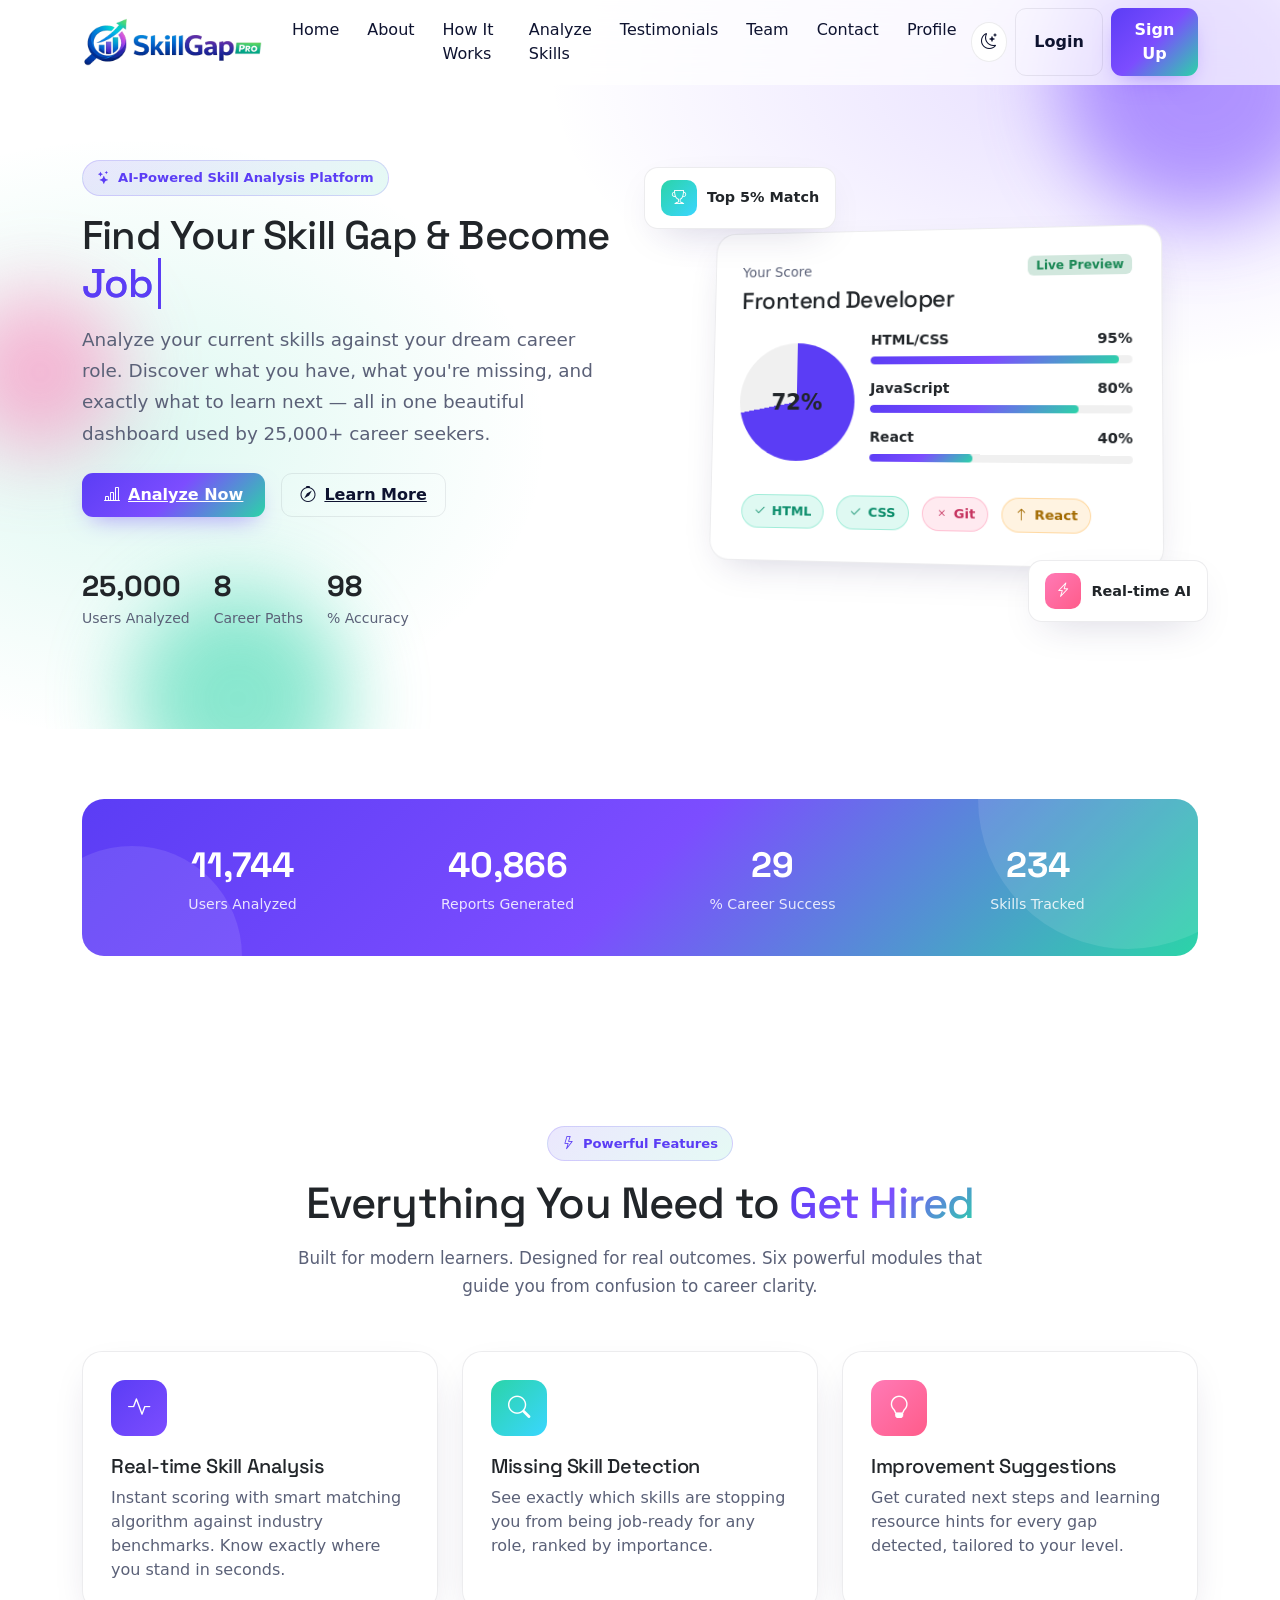
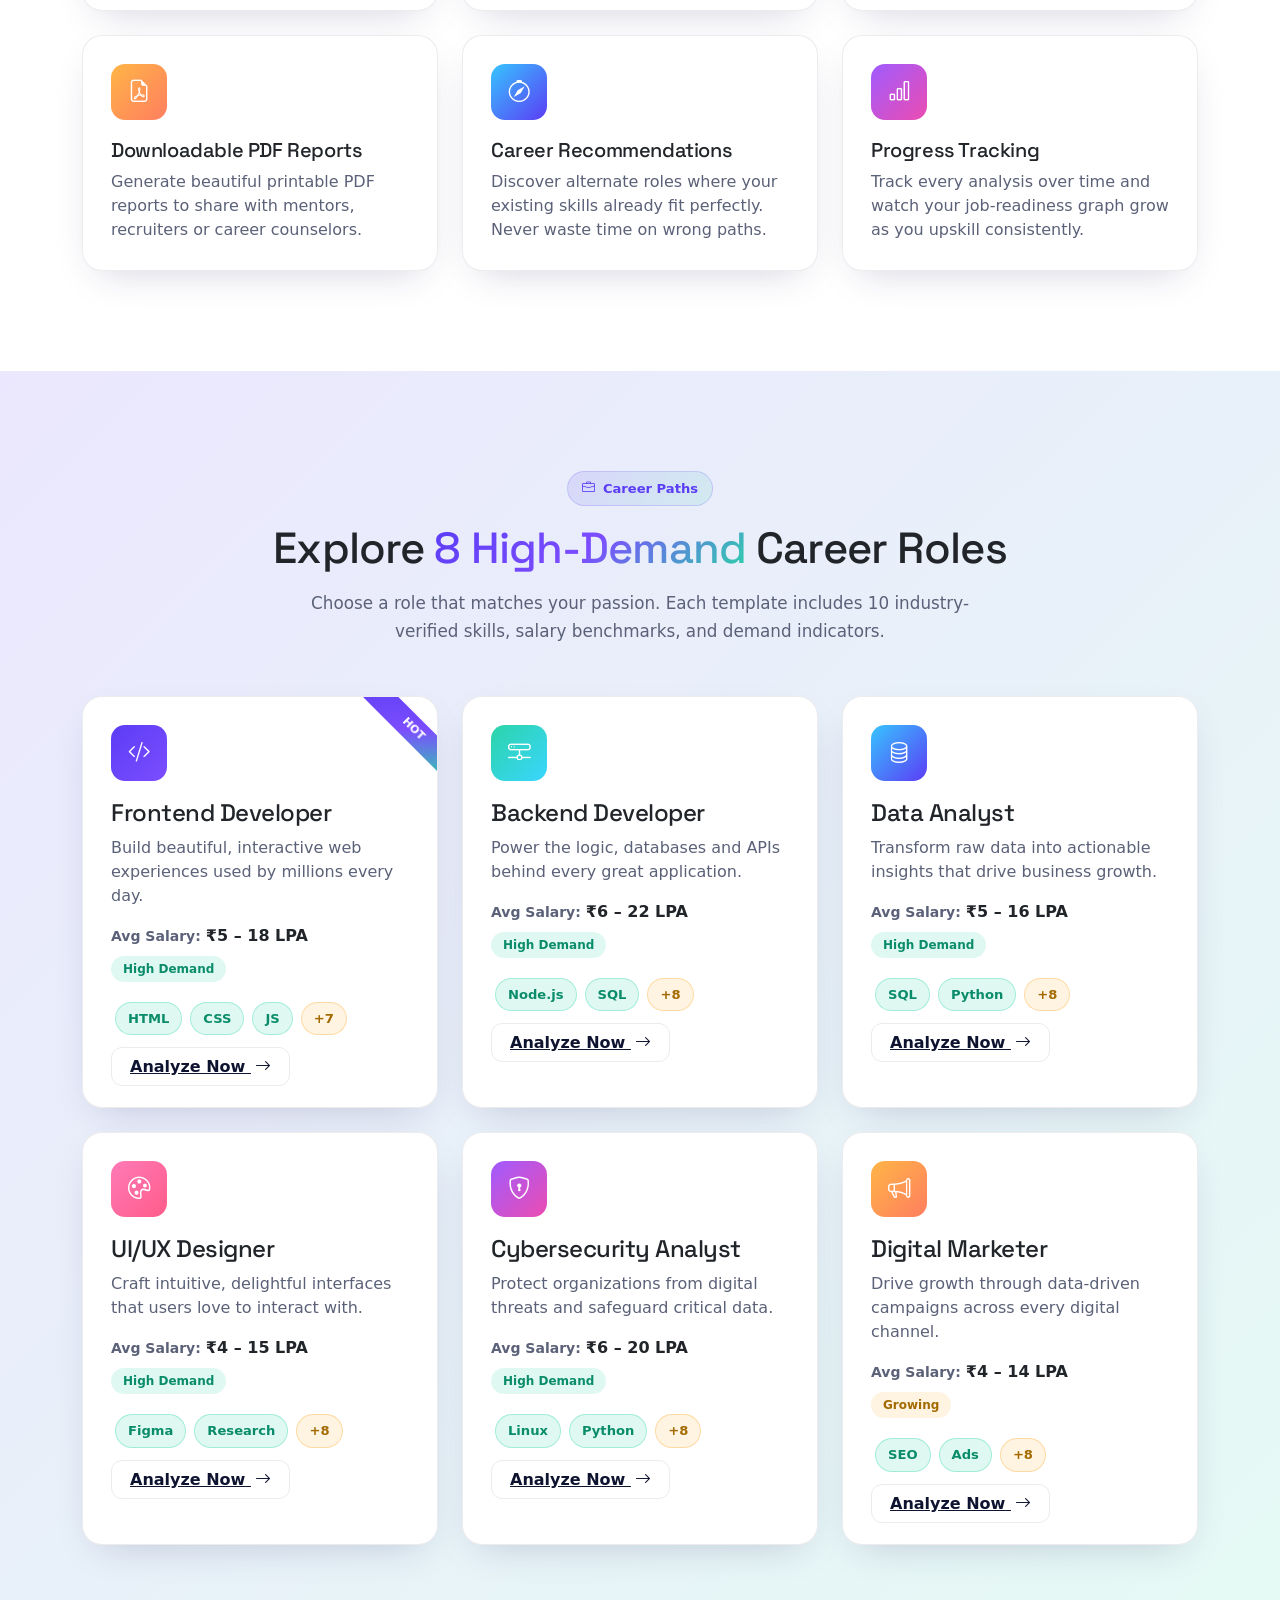
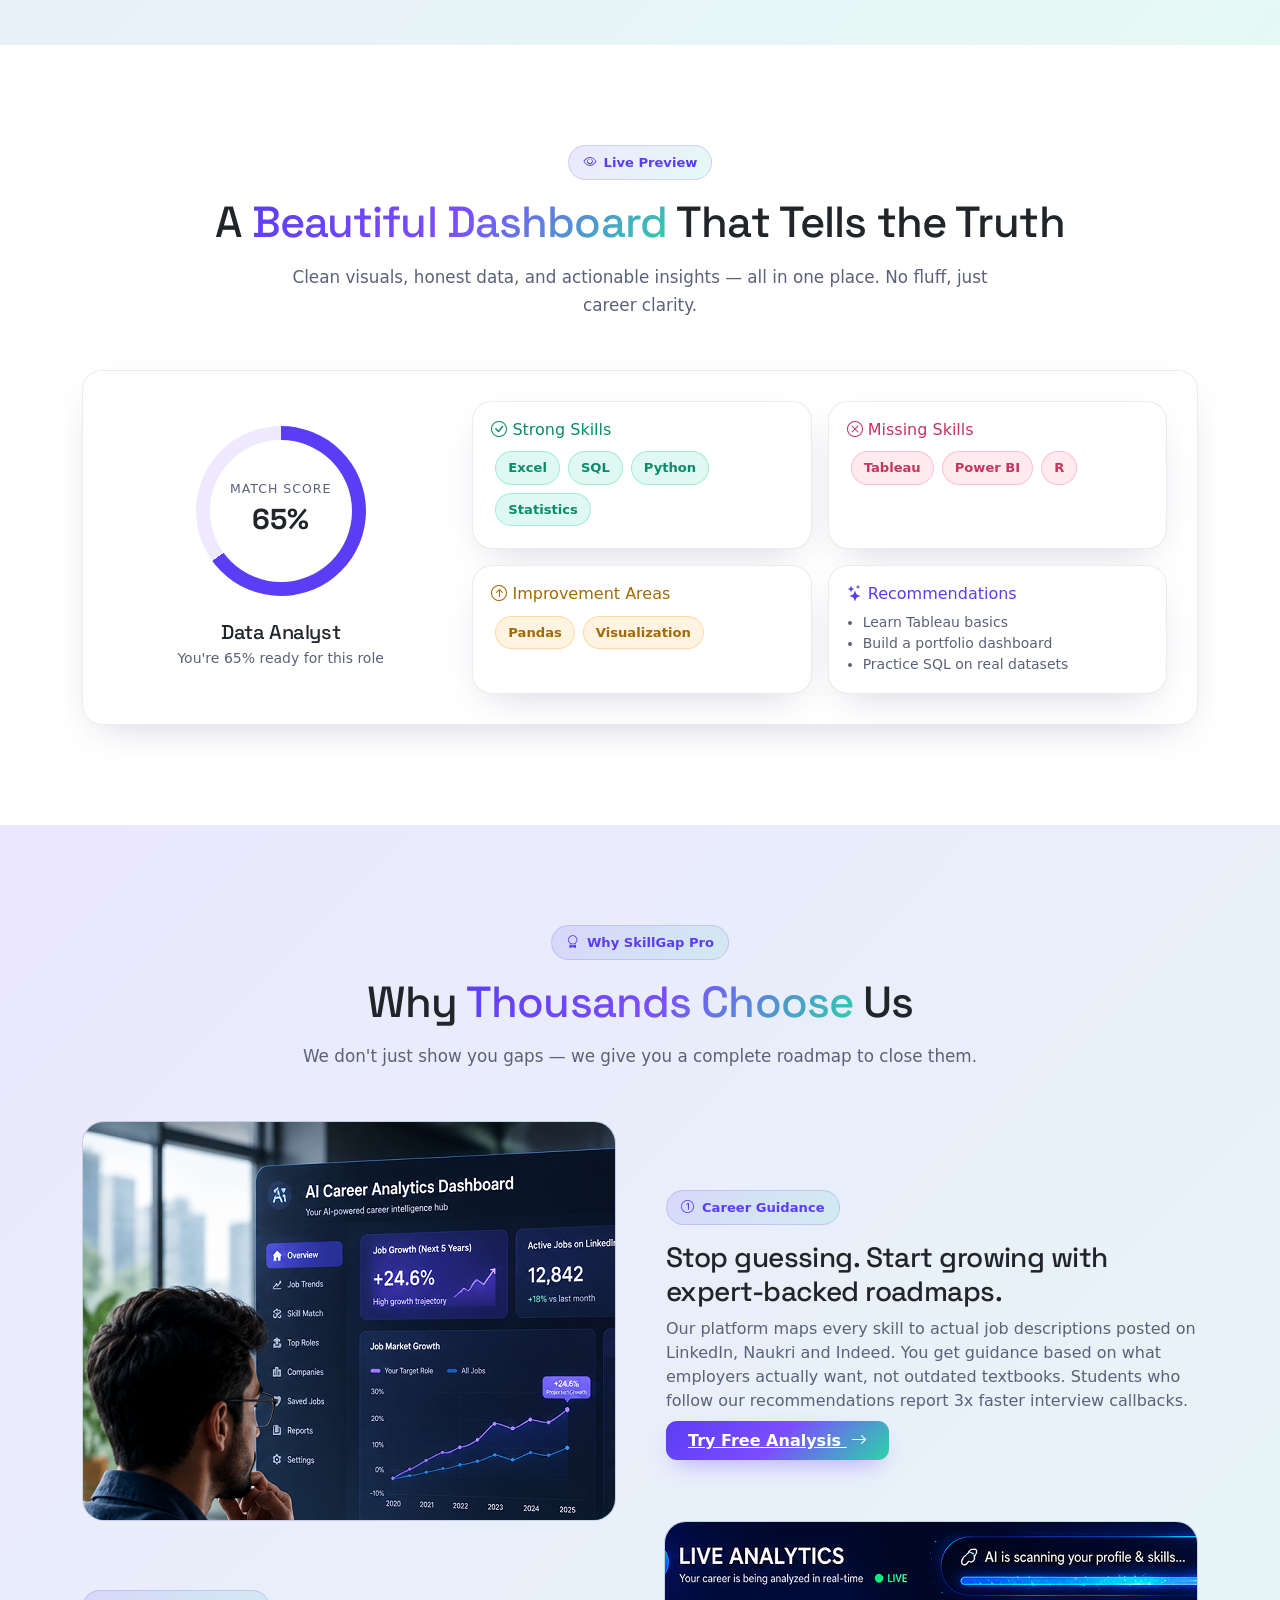
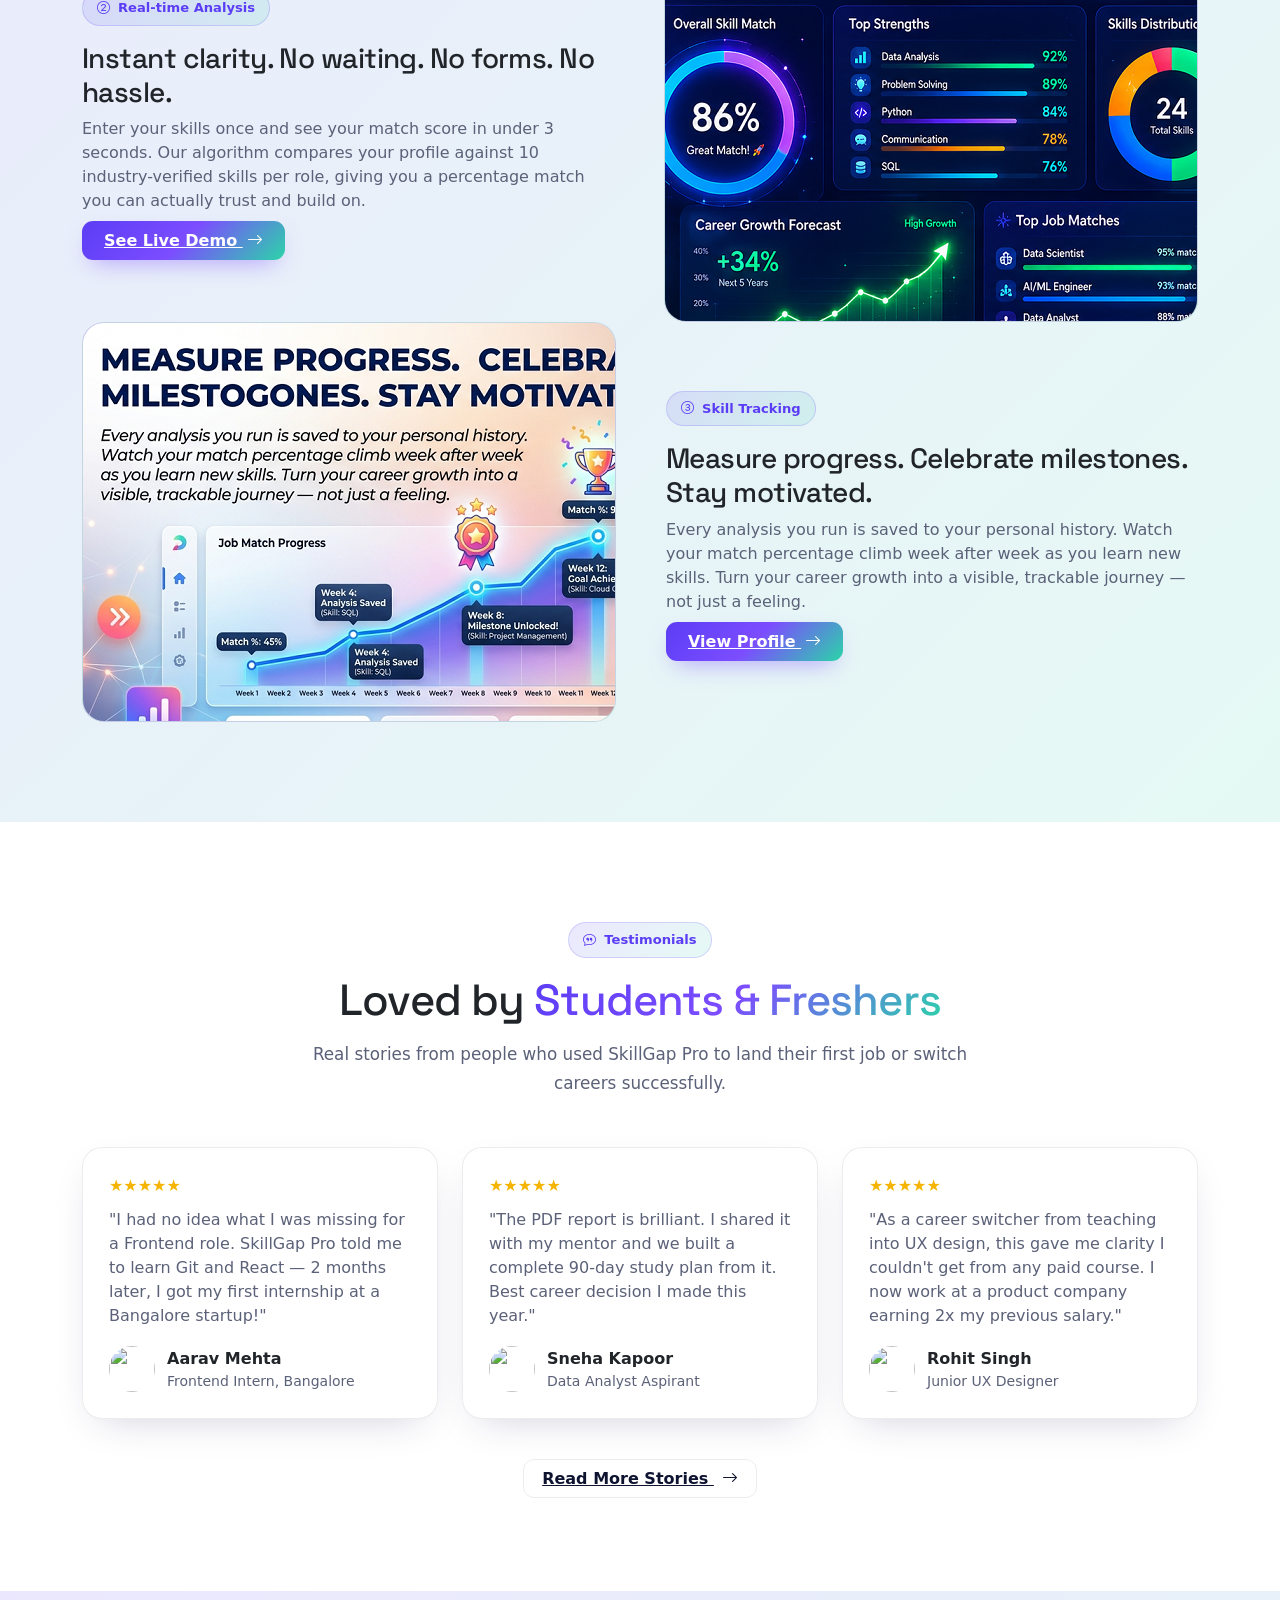
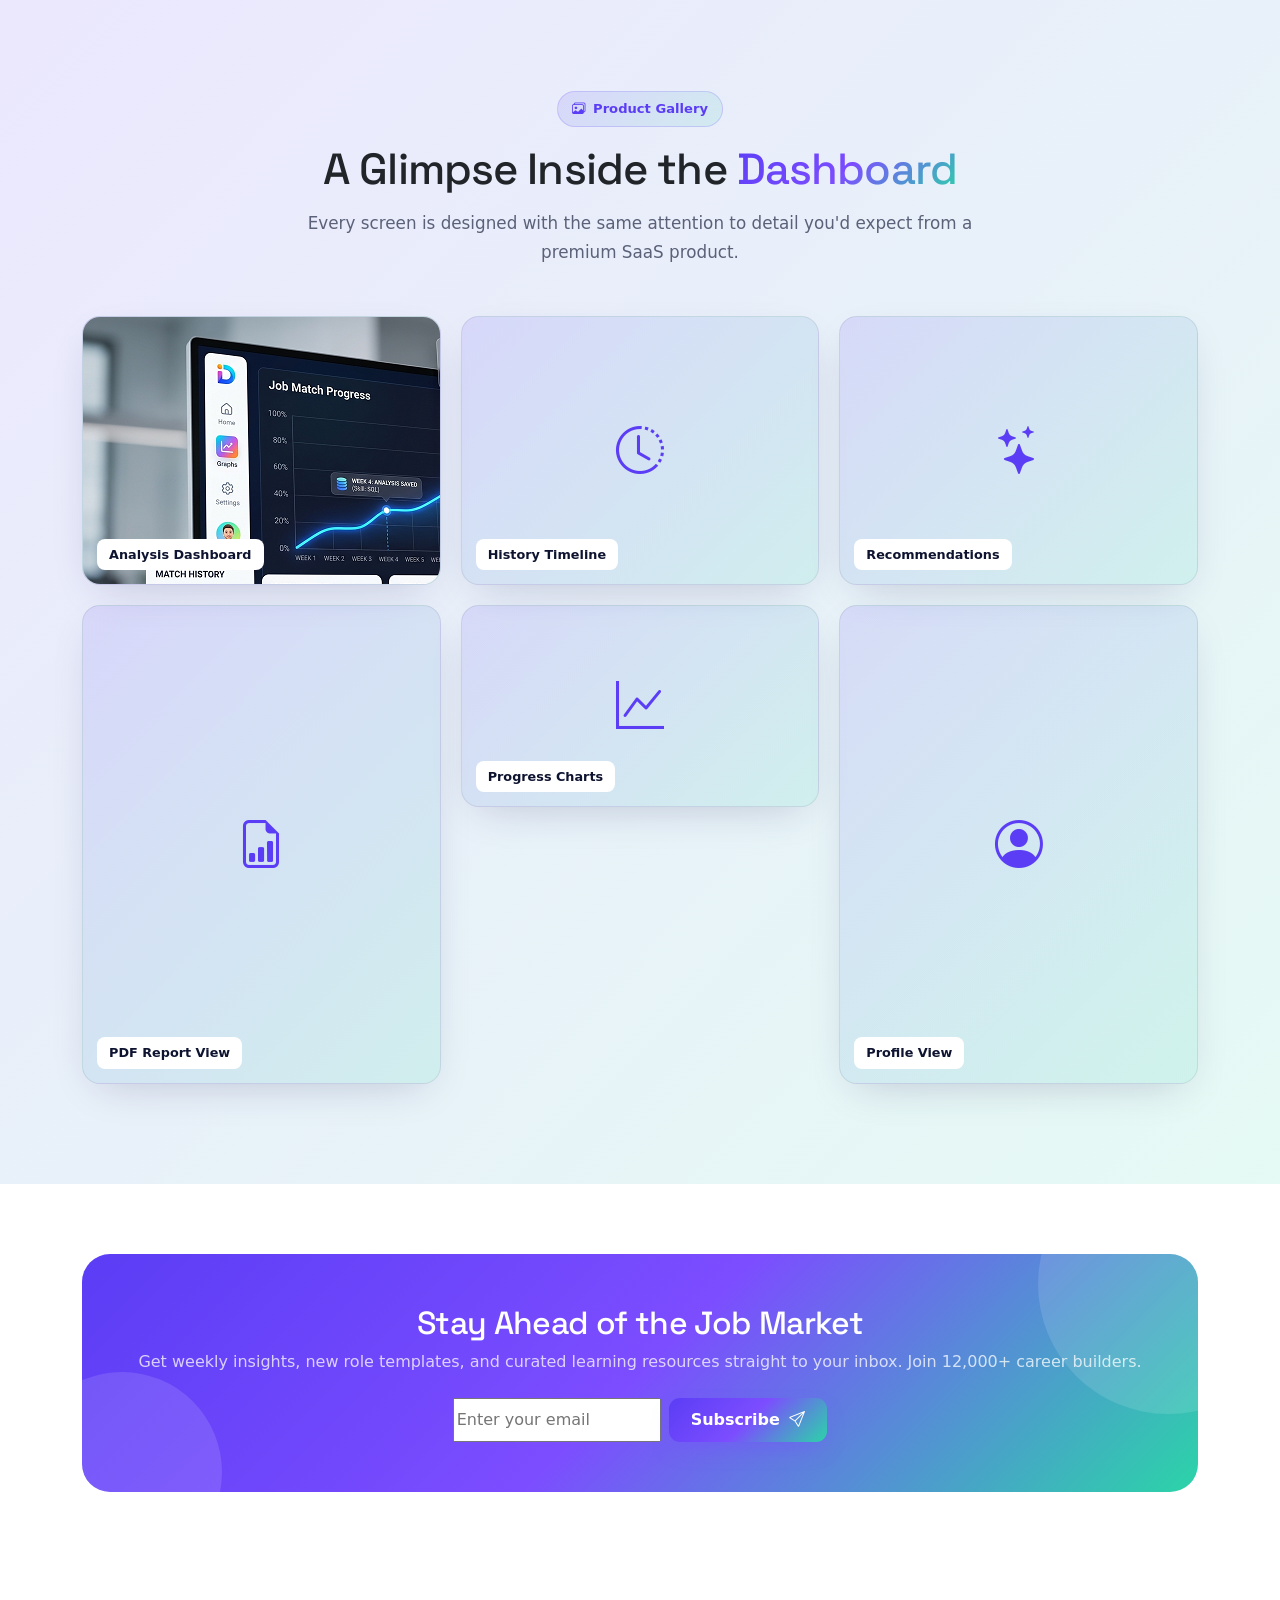
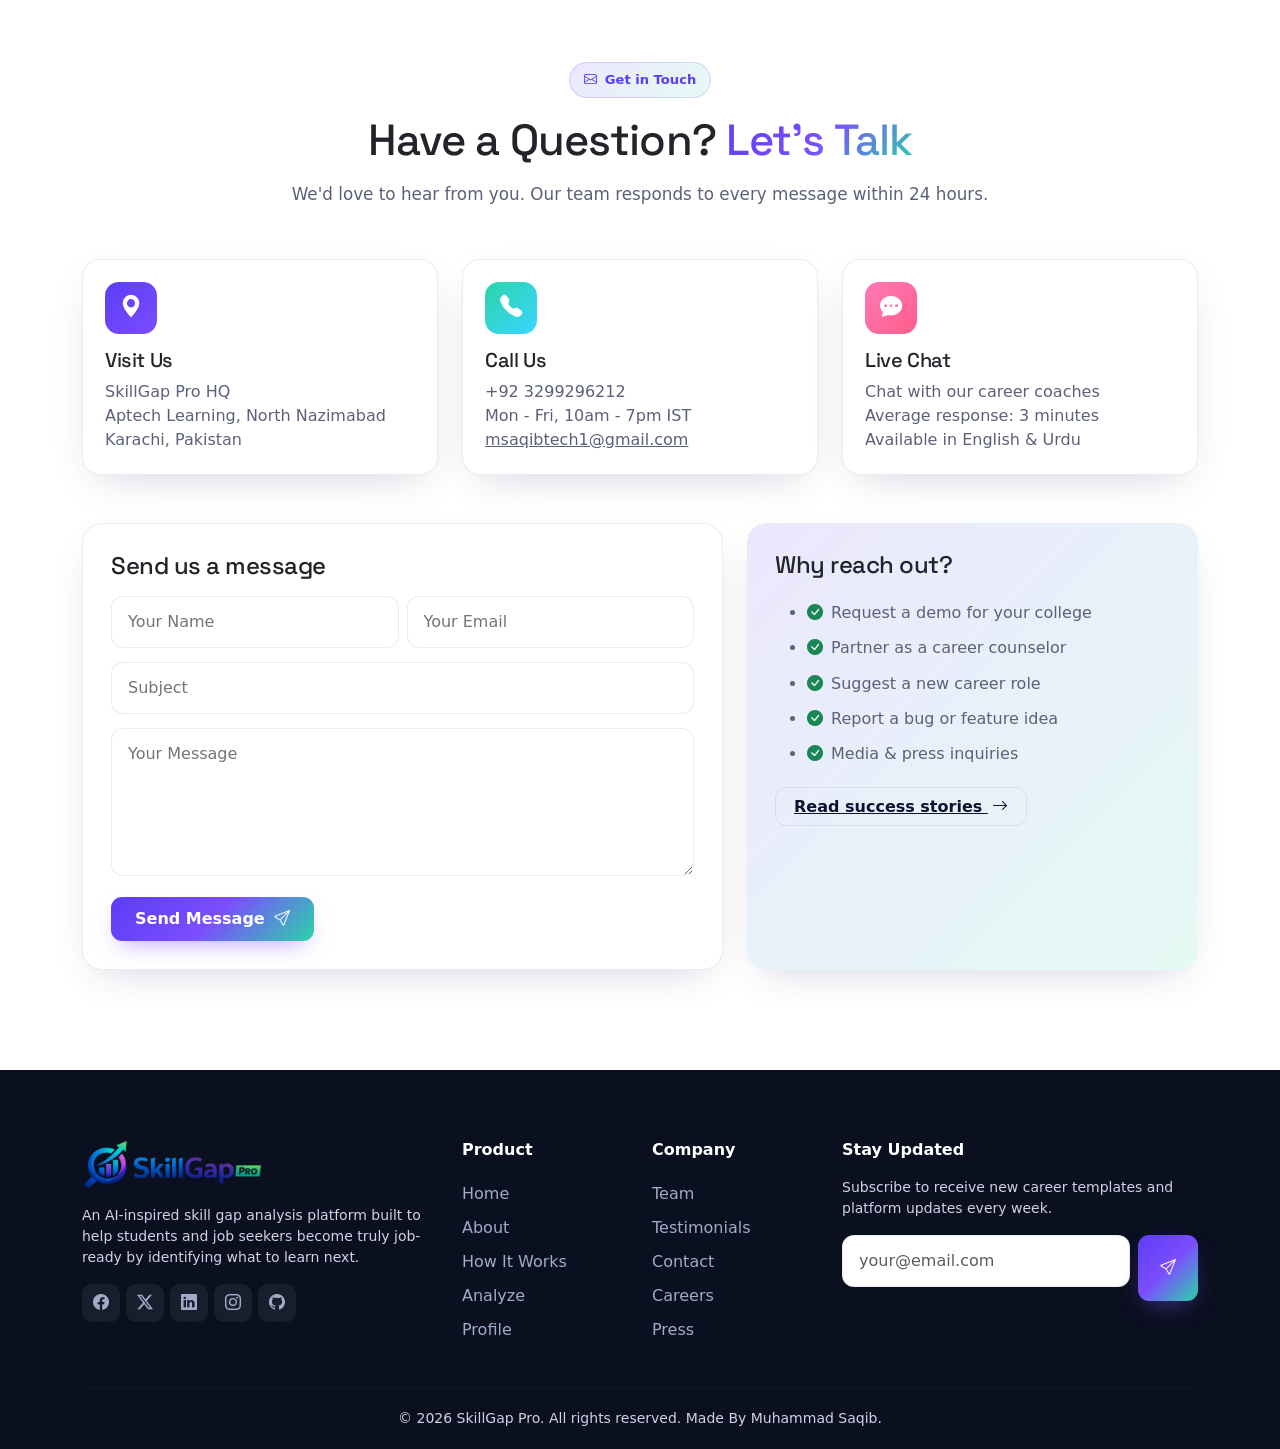
==== commit a25534bf: "UI changers" ====
--- a/index.html
+++ b/index.html
@@ -46,7 +46,7 @@
       </button>
       <div class="collapse navbar-collapse" id="navMenu">
         <ul class="navbar-nav mx-auto">
-          <li class="nav-item"><a class="nav-link active" href="index.html">Home</a></li>
+          <li class="nav-item"><a class="nav-link" href="index.html">Home</a></li>
           <li class="nav-item"><a class="nav-link" href="about.html">About</a></li>
           <li class="nav-item"><a class="nav-link" href="how-it-works.html">How It Works</a></li>
           <li class="nav-item"><a class="nav-link" href="analyze.html">Analyze Skills</a></li>
@@ -79,7 +79,7 @@
       <div class="row align-items-center g-5">
         <div class="col-lg-6" data-aos="fade-right">
           <span class="badge-soft mb-3"><i class="bi bi-stars"></i> AI-Powered Skill Analysis Platform</span>
-          <h1>Find Your Skill Gap & Become <span class="brand-gradient typed" id="typed">Job Ready</span></h1>
+          <h1>Find Your Skill Gap & Become <br> <span class="brand-gradient typed" id="typed">Job Ready</span></h1>
           <p class="lead mt-3">Analyze your current skills against your dream career role. Discover what you have, what
             you're missing, and exactly what to learn next — all in one beautiful dashboard used by 25,000+ career
             seekers.</p>
--- a/css/style.css
+++ b/css/style.css
@@ -343,6 +343,58 @@
   display:inline-flex;align-items:center;gap:6px;
 }
 .tag-item .x{ cursor:pointer;font-weight:700;}
+
+/* Skill Tags Container (below input) */
+.skill-tags-container{
+  display:flex;flex-wrap:wrap;gap:8px;
+  min-height:36px;padding:8px 0;
+}
+
+/* Skill Dropdown */
+.skill-dropdown{
+  position:absolute;top:100%;left:0;right:0;
+  background:var(--card);border:1px solid var(--border);
+  border-radius:12px;box-shadow:var(--shadow-lg);
+  max-height:280px;overflow-y:auto;z-index:1000;
+  display:none;margin-top:4px;
+}
+.skill-dropdown.show{ display:block; }
+.skill-dropdown-item{
+  padding:10px 14px;cursor:pointer;
+  display:flex;align-items:center;justify-content:space-between;
+  transition:background .2s;
+  border-bottom:1px solid var(--border);
+}
+.skill-dropdown-item:last-child{ border-bottom:none; }
+.skill-dropdown-item:hover{ background:var(--brand-grad-soft); }
+.skill-dropdown-item .skill-name{ font-weight:500;color:var(--text); }
+.skill-dropdown-item .skill-category{
+  font-size:.72rem;color:var(--muted);
+  background:var(--brand-grad-soft);padding:2px 8px;border-radius:99px;
+}
+.skill-dropdown-item .skill-name mark{
+  background:rgba(91,61,245,.2);color:var(--brand-1);
+  padding:0 2px;border-radius:2px;
+}
+.skill-dropdown-item.selected{
+  background:var(--brand-grad);color:#fff;
+}
+.skill-dropdown-item.selected .skill-name,
+.skill-dropdown-item.selected .skill-category{
+  color:#fff;
+}
+.skill-dropdown-item.selected .skill-name mark{
+  background:rgba(255,255,255,.3);color:#fff;
+}
+.skill-dropdown-empty{
+  padding:16px;text-align:center;color:var(--muted);font-size:.85rem;
+}
+.skill-dropdown-header{
+  padding:8px 14px;font-size:.72rem;font-weight:700;
+  text-transform:uppercase;letter-spacing:.06em;
+  color:var(--muted);background:rgba(0,0,0,.03);
+  position:sticky;top:0;
+}
 .result-grid .glass-card{ padding:24px;}
 .big-donut{
   width:220px;height:220px;border-radius:50%;
@@ -525,6 +577,32 @@
   border:4px solid rgba(255,255,255,.4);
 }
 
+/* ====== RESPONSIVE: 1200px and below ====== */
+@media (max-width: 1200px){
+  /* Force navbar to collapse at 1200px and below */
+  .navbar-expand-lg .navbar-collapse{
+    display: none !important;
+  }
+  .navbar-expand-lg .navbar-toggler{
+    display: block;
+  }
+  
+  /* When collapsed, show the collapse menu properly */
+  .navbar-expand-lg .navbar-collapse.show{
+    display: block !important;
+  }
+  
+  /* Stack the three skill insight cards vertically */
+  #skillInsights .row.g-4{
+    display: flex;
+    flex-direction: column;
+  }
+  #skillInsights .col-md-4{
+    width: 100%;
+    max-width: 100%;
+  }
+}
+
 @media (max-width: 991px){
   .navbar-collapse{
     background:var(--card);margin-top:14px;padding:18px;border-radius:14px;
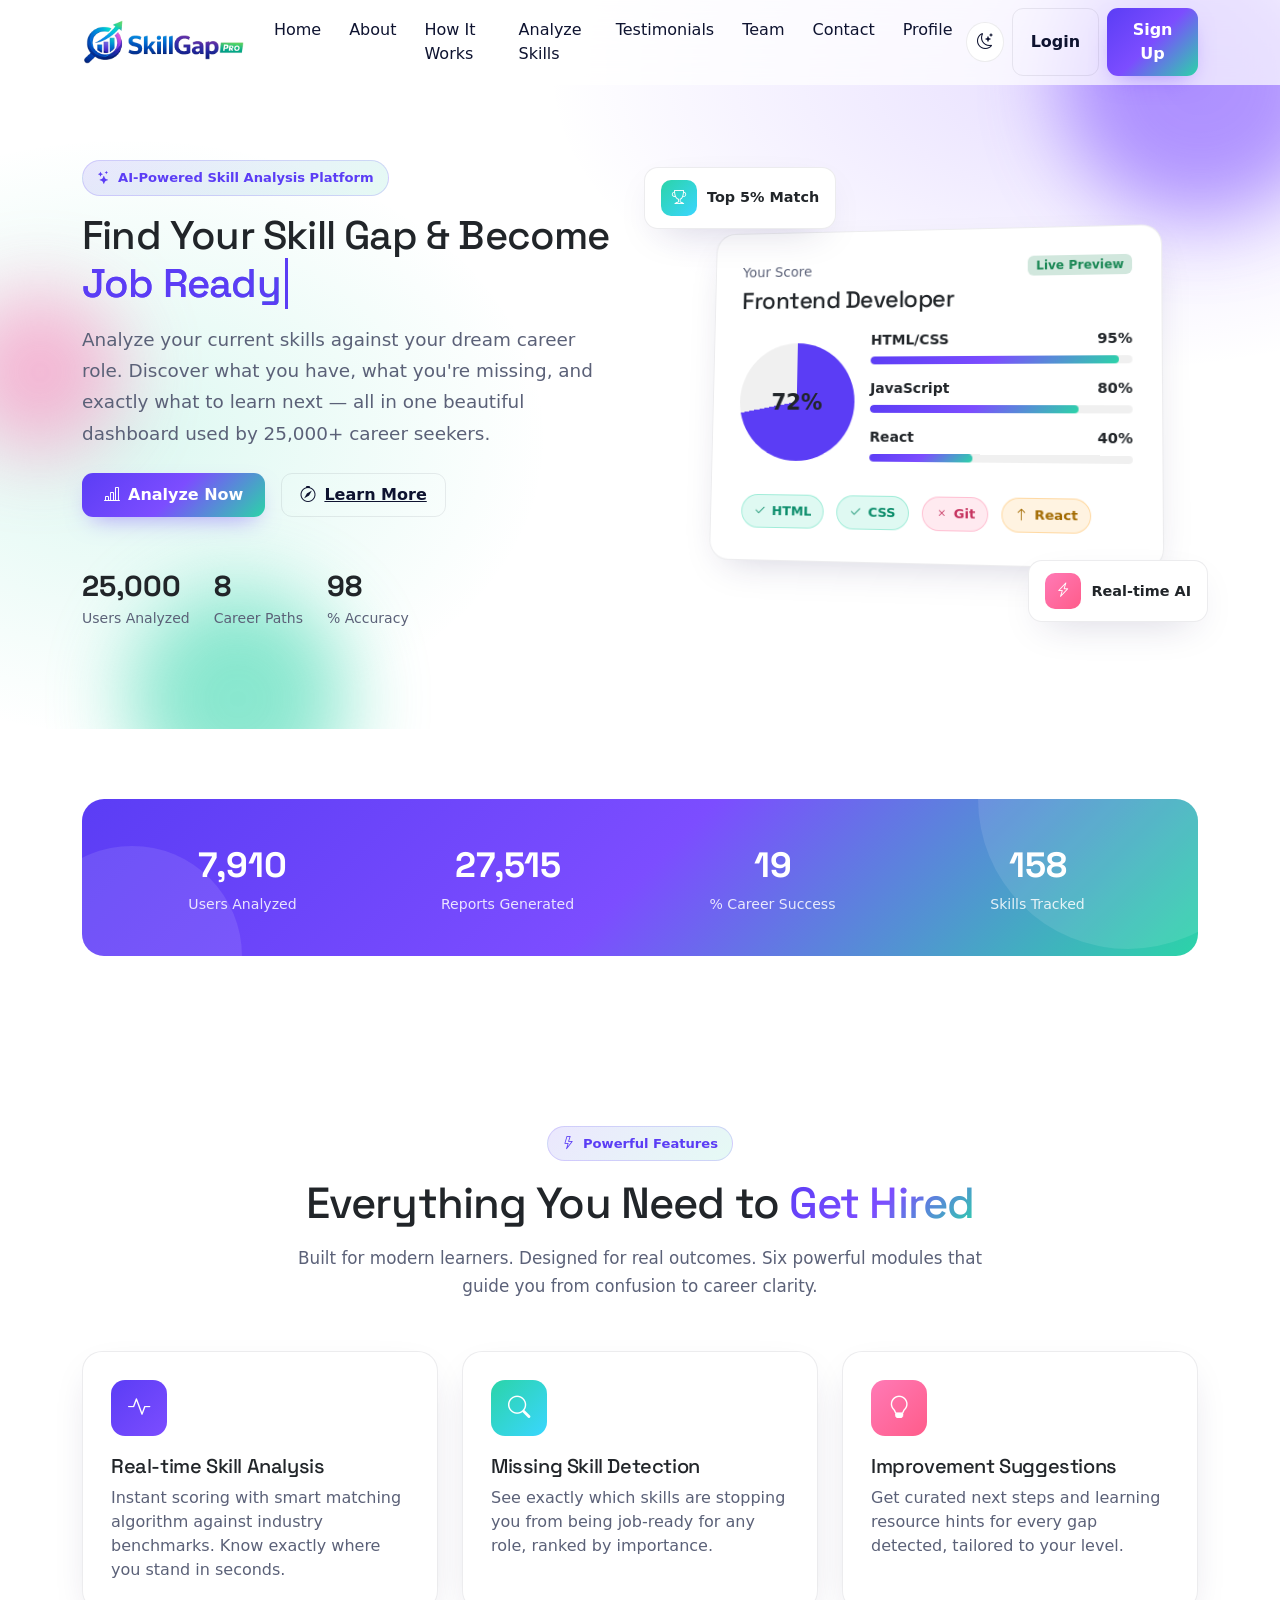
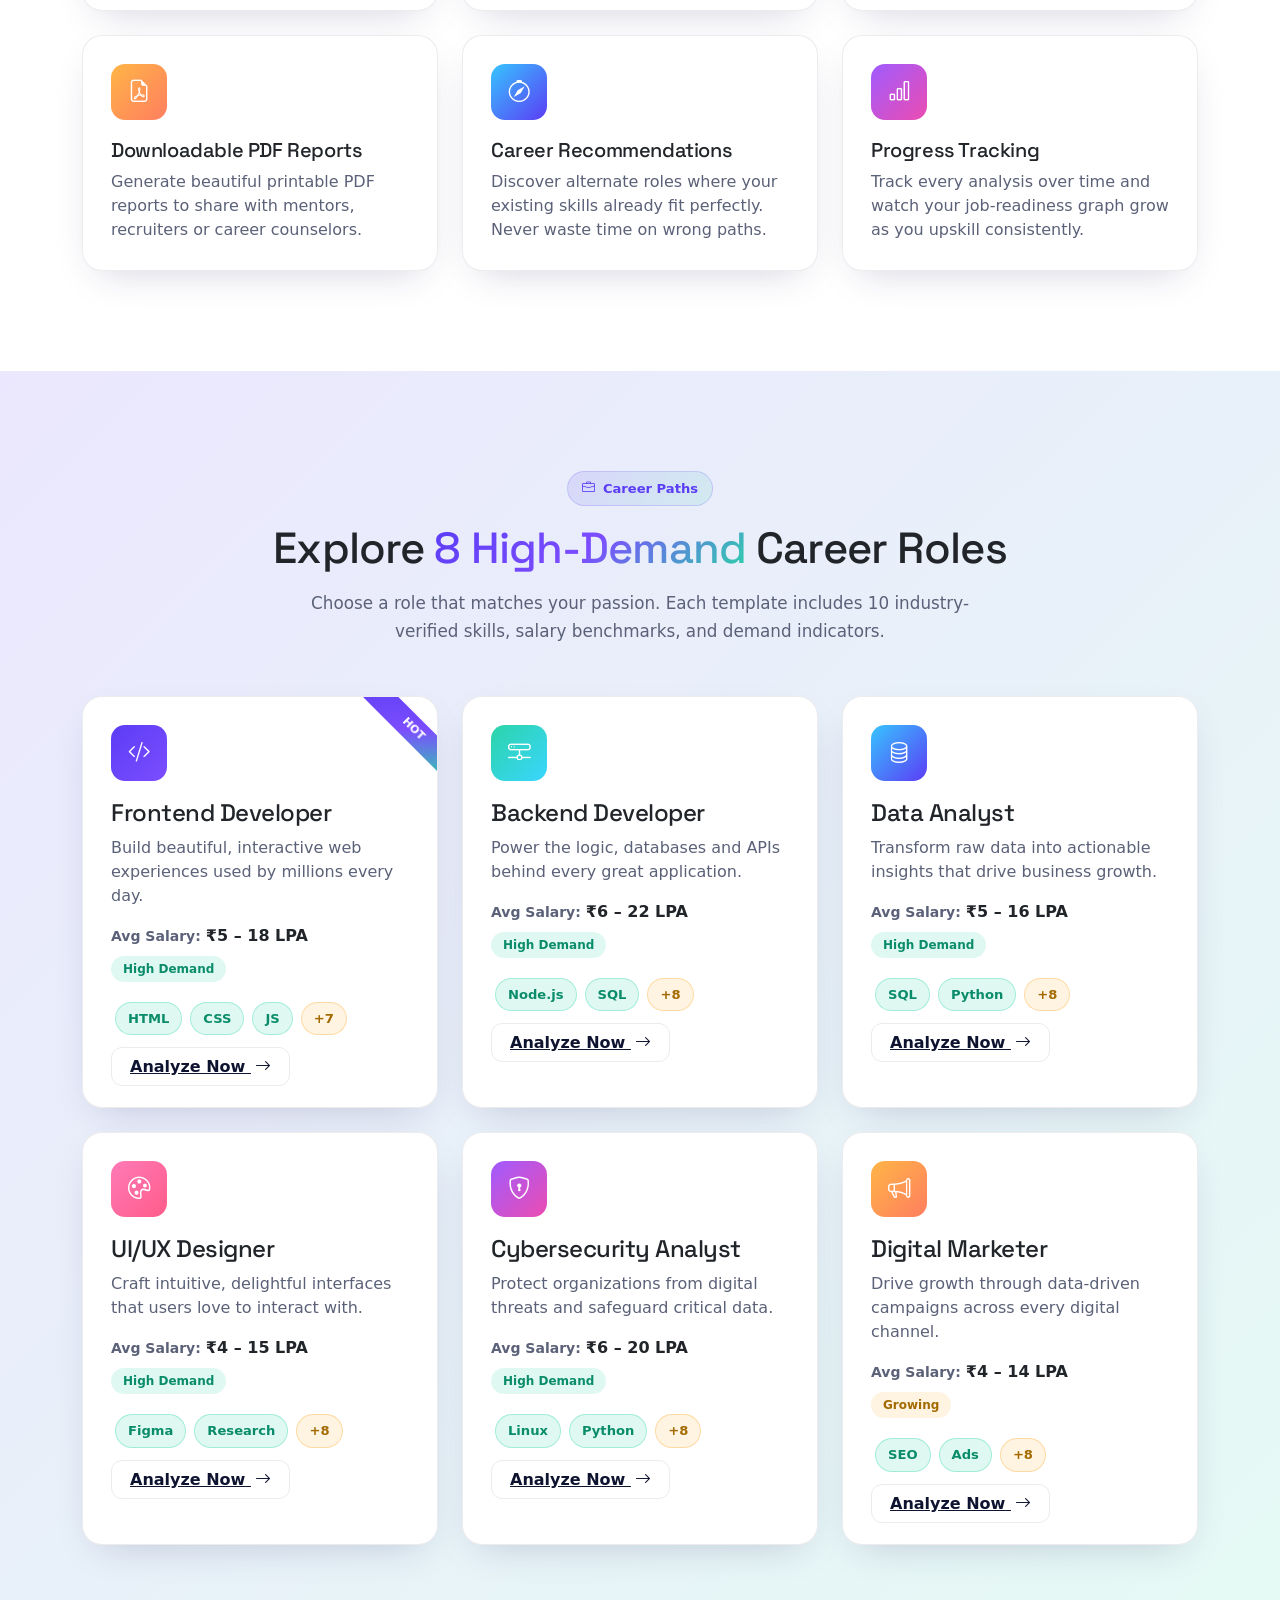
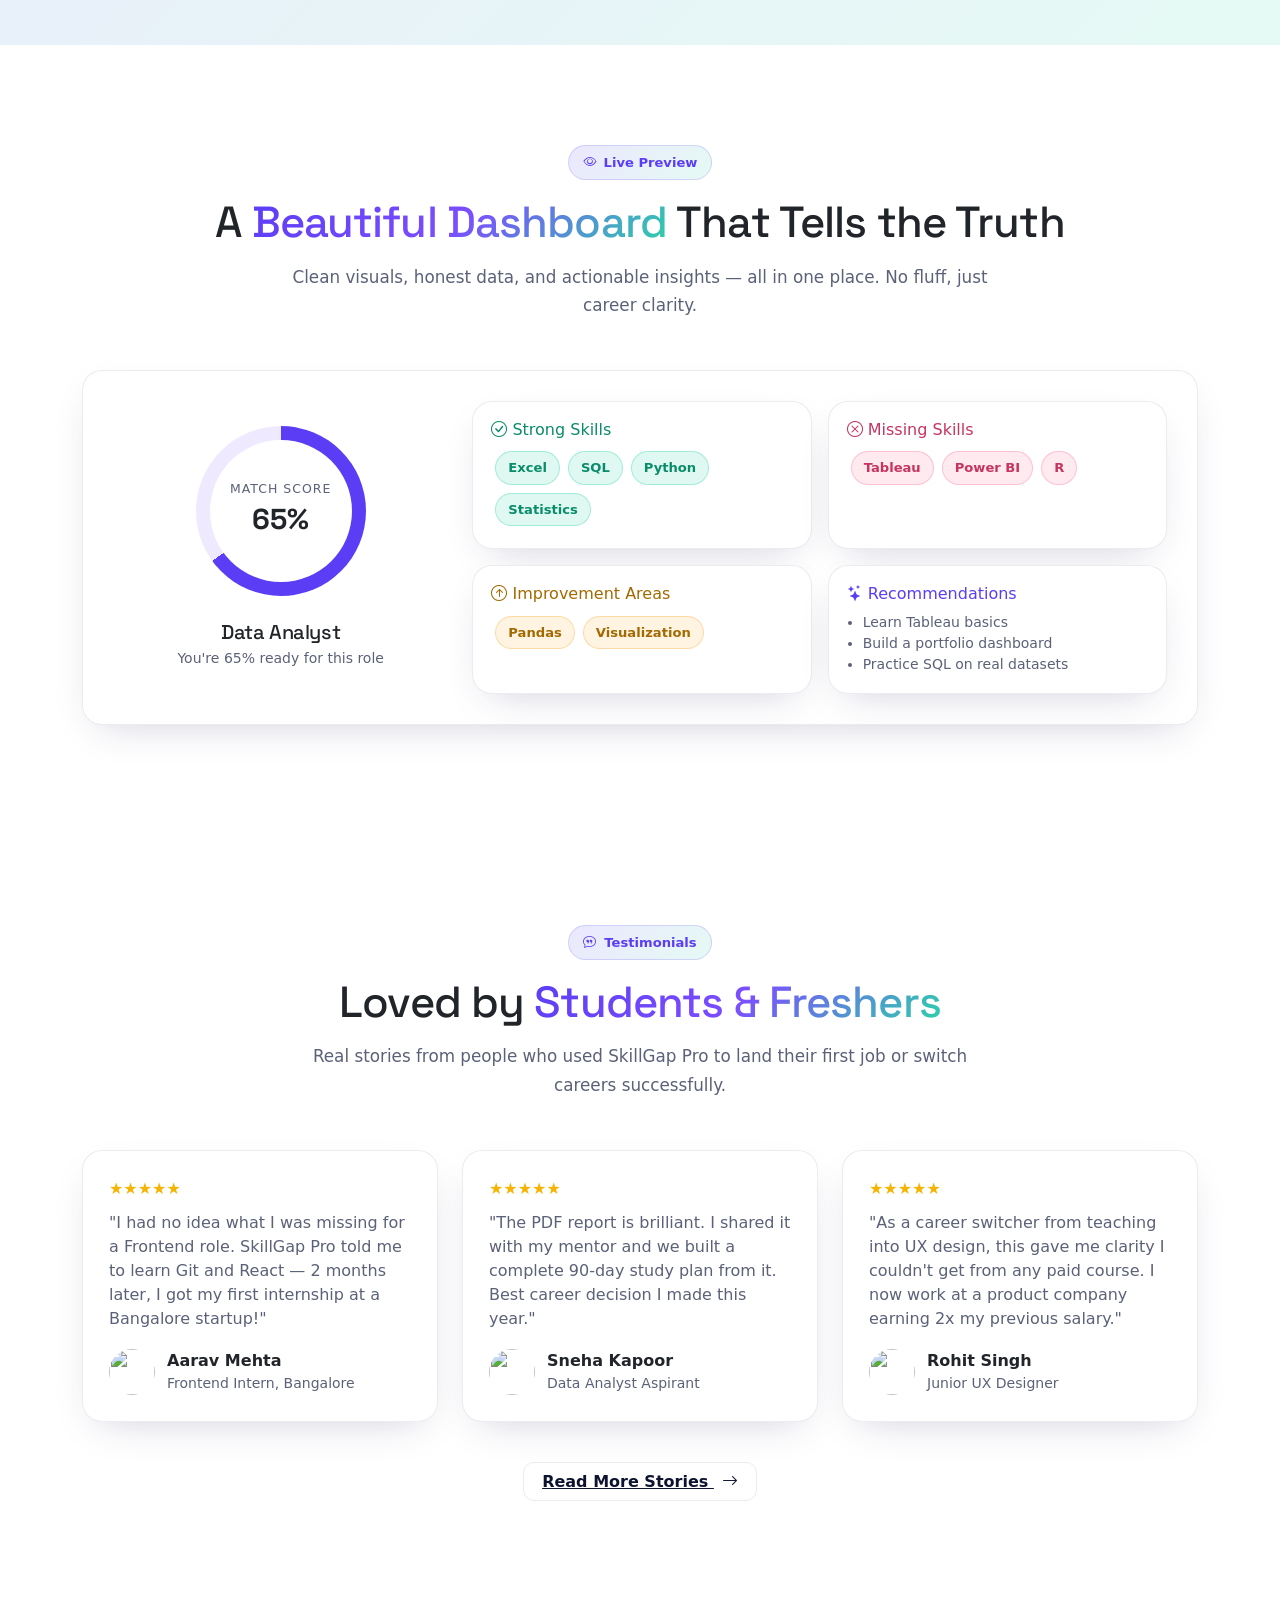
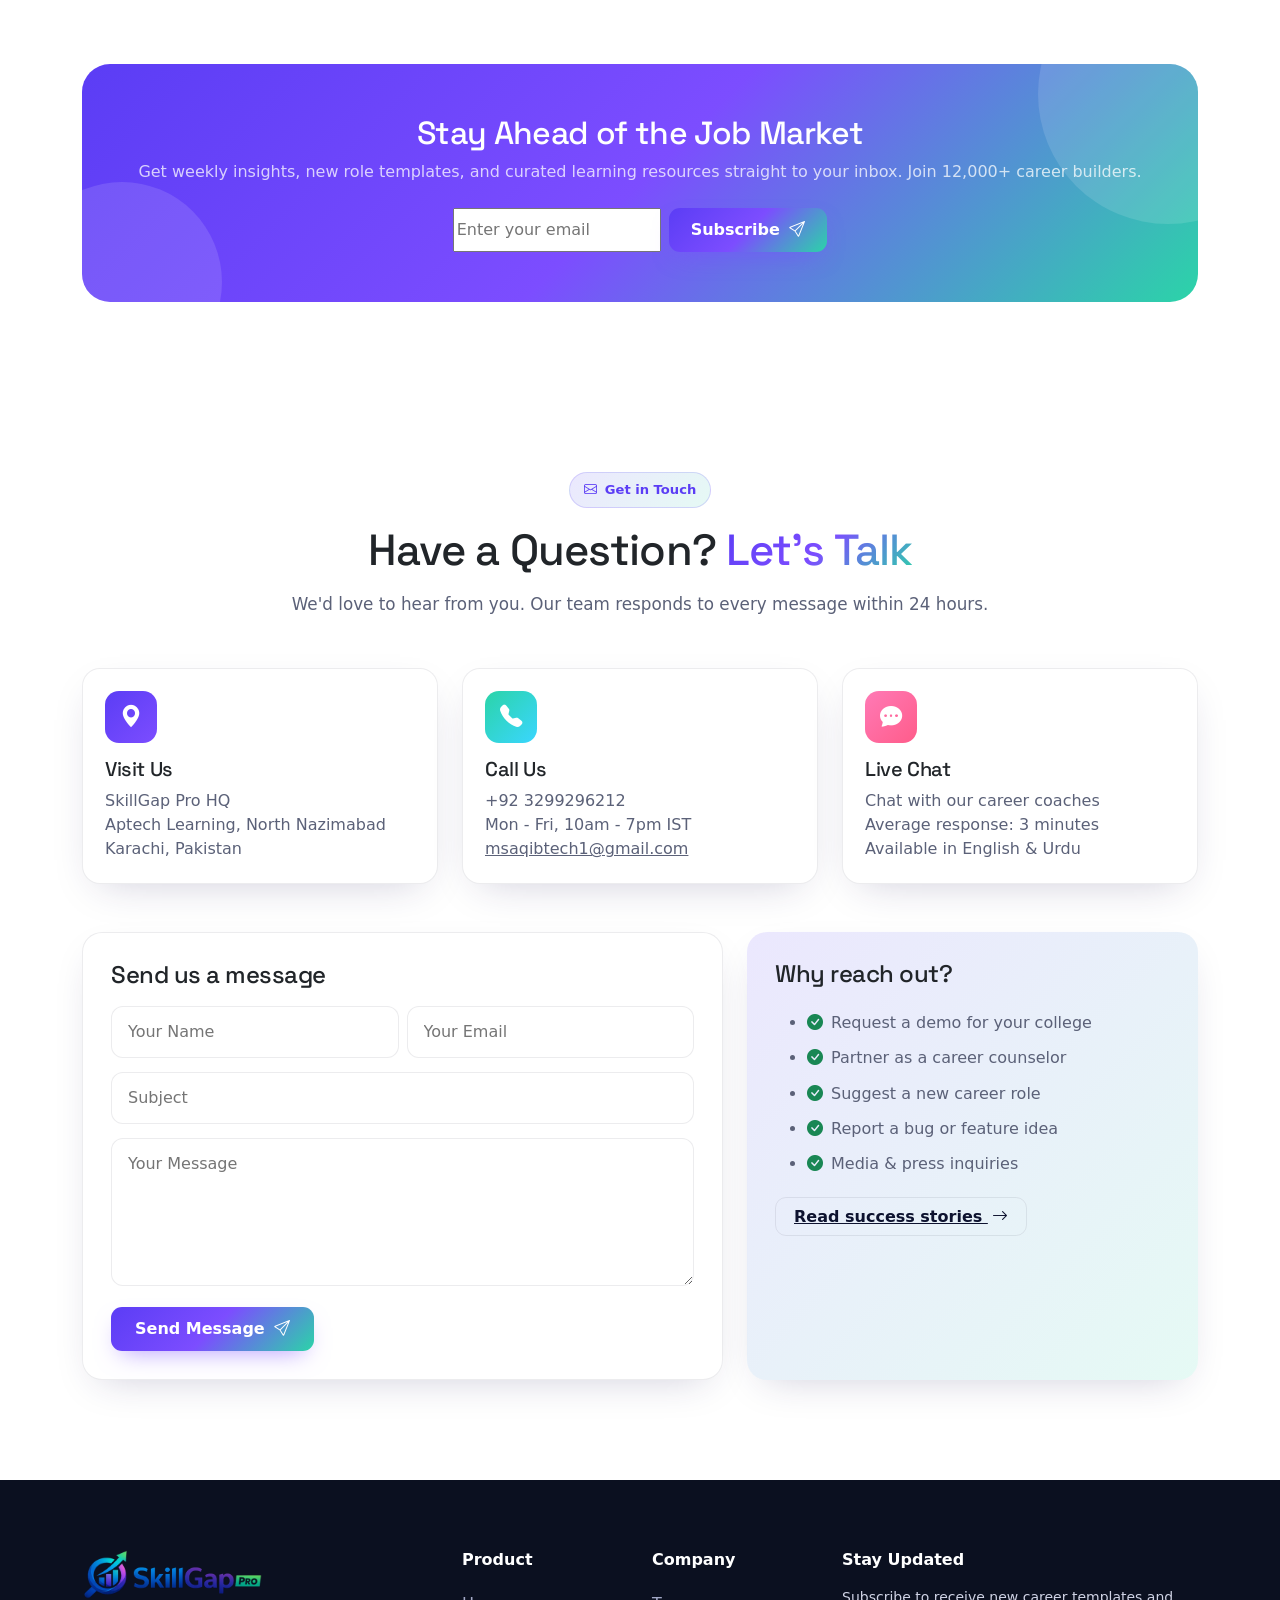
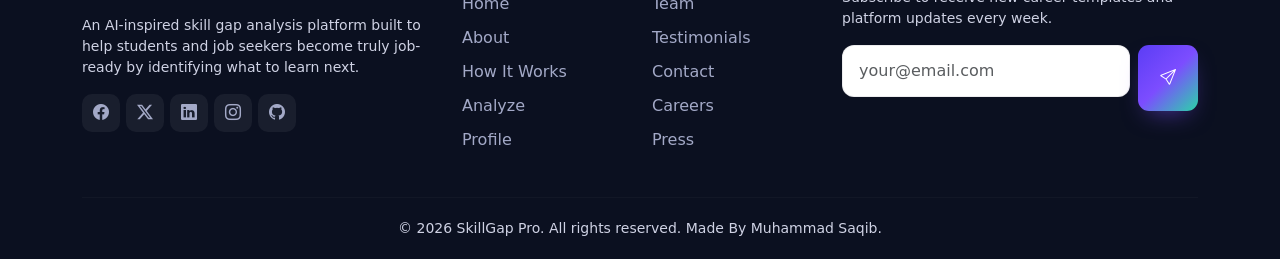
==== commit 50c1dff4: "all changes done" ====
--- a/index.html
+++ b/index.html
@@ -402,57 +402,6 @@
     </div>
   </section>
 
-  <!-- ============ WHY CHOOSE US (ZIG ZAG) ============ -->
-  <section class="section" style="background:var(--brand-grad-soft);">
-    <div class="container">
-      <div class="text-center mb-5" data-aos="fade-up">
-        <span class="badge-soft mb-3"><i class="bi bi-award"></i> Why SkillGap Pro</span>
-        <h2 class="section-title">Why <span class="brand-gradient">Thousands Choose</span> Us</h2>
-        <p class="section-sub">We don't just show you gaps — we give you a complete roadmap to close them.</p>
-      </div>
-      <div class="zig-zag" data-aos="fade-right">
-        <div class="visual"><img
-            src="./assets/images/career dashboad.png"
-            alt="Career Guidance" class="width-auto height-auto"></div>
-        <div class="content">
-          <span class="badge-soft mb-3"><i class="bi bi-1-circle"></i> Career Guidance</span>
-          <h3>Stop guessing. Start growing with expert-backed roadmaps.</h3>
-          <p class="text-muted-2">Our platform maps every skill to actual job descriptions posted on LinkedIn, Naukri
-            and Indeed. You get guidance based on what employers actually want, not outdated textbooks. Students who
-            follow our recommendations report 3x faster interview callbacks.</p>
-          <a href="analyze.html" class="btn-grad mt-3">Try Free Analysis <i class="bi bi-arrow-right ms-1"></i></a>
-        </div>
-      </div>
-      <div class="divider"></div>
-      <div class="zig-zag reverse" data-aos="fade-left">
-        <div class="visual"><img
-            src="./assets/images/Real-time Analysis.png"
-            alt="real time analyzes" class="width-auto height-auto"></div>
-        <div class="content">
-          <span class="badge-soft mb-3"><i class="bi bi-2-circle"></i> Real-time Analysis</span>
-          <h3>Instant clarity. No waiting. No forms. No hassle.</h3>
-          <p class="text-muted-2">Enter your skills once and see your match score in under 3 seconds. Our algorithm
-            compares your profile against 10 industry-verified skills per role, giving you a percentage match you can
-            actually trust and build on.</p>
-          <a href="analyze.html" class="btn-grad mt-3">See Live Demo <i class="bi bi-arrow-right ms-1"></i></a>
-        </div>
-      </div>
-      <div class="divider"></div>
-      <div class="zig-zag" data-aos="fade-right">
-        <div class="visual"><img
-            src="./assets/images/Measure progress.png"
-            alt="Measure progress" class="width-auto height-auto"></div>
-        <div class="content">
-          <span class="badge-soft mb-3"><i class="bi bi-3-circle"></i> Skill Tracking</span>
-          <h3>Measure progress. Celebrate milestones. Stay motivated.</h3>
-          <p class="text-muted-2">Every analysis you run is saved to your personal history. Watch your match percentage
-            climb week after week as you learn new skills. Turn your career growth into a visible, trackable journey —
-            not just a feeling.</p>
-          <a href="profile.html" class="btn-grad mt-3">View Profile <i class="bi bi-arrow-right ms-1"></i></a>
-        </div>
-      </div>
-    </div>
-  </section>
 
   <!-- ============ TESTIMONIALS PREVIEW ============ -->
   <section class="section">
@@ -508,31 +457,6 @@
     </div>
   </section>
 
-  <!-- ============ GALLERY ============ -->
-  <section class="section" style="background:var(--brand-grad-soft);">
-    <div class="container">
-      <div class="text-center mb-5" data-aos="fade-up">
-        <span class="badge-soft mb-3"><i class="bi bi-images"></i> Product Gallery</span>
-        <h2 class="section-title">A Glimpse Inside the <span class="brand-gradient">Dashboard</span></h2>
-        <p class="section-sub">Every screen is designed with the same attention to detail you'd expect from a premium
-          SaaS product.</p>
-      </div>
-      <div class="masonry-grid">
-        <div class="gallery-img" data-aos="zoom-in"><img src="./assets/images/Analysis Dashboard.png" alt="Analysis Dashboard" class="object-fit-contain"><span class="tag">Analysis
-            Dashboard</span></div>
-        <div class="gallery-img" style="aspect-ratio:3/4;" data-aos="zoom-in" data-aos-delay="50"><i
-            class="bi bi-file-earmark-bar-graph"></i><span class="tag">PDF Report View</span></div>
-        <div class="gallery-img" data-aos="zoom-in" data-aos-delay="100"><i class="bi bi-clock-history"></i><span
-            class="tag">History Timeline</span></div>
-        <div class="gallery-img" style="aspect-ratio:16/9;" data-aos="zoom-in"><i class="bi bi-graph-up"></i><span
-            class="tag">Progress Charts</span></div>
-        <div class="gallery-img" data-aos="zoom-in" data-aos-delay="50"><i class="bi bi-stars"></i><span
-            class="tag">Recommendations</span></div>
-        <div class="gallery-img" style="aspect-ratio:3/4;" data-aos="zoom-in" data-aos-delay="100"><i
-            class="bi bi-person-circle"></i><span class="tag">Profile View</span></div>
-      </div>
-    </div>
-  </section>
 
   <!-- ============ NEWSLETTER ============ -->
   <section class="section-sm">
--- a/css/style.css
+++ b/css/style.css
@@ -1,612 +1,1630 @@
 /* =======================================================
    SkillGap Pro — Shared Design System
    ======================================================= */
-:root{
-  --brand-1:#5b3df5;
-  --brand-2:#7c4dff;
-  --brand-3:#2bd4a8;
-  --brand-grad:linear-gradient(135deg,#5b3df5 0%,#7c4dff 50%,#2bd4a8 100%);
-  --brand-grad-soft:linear-gradient(135deg,rgba(91,61,245,.12),rgba(43,212,168,.12));
-  --bg:#f6f7fb;
-  --card:#ffffff;
-  --text:#0e1330;
-  --muted:#5b6178;
-  --border:rgba(14,19,48,.08);
-  --shadow:0 14px 40px -18px rgba(38,30,90,.25);
-  --shadow-lg:0 30px 60px -25px rgba(38,30,90,.35);
-}
-[data-bs-theme="dark"]{
-  --bg:#0b1020;
-  --card:#121933;
-  --text:#eef0ff;
-  --muted:#a3a9c7;
-  --border:rgba(255,255,255,.08);
-  --shadow:0 14px 40px -18px rgba(0,0,0,.6);
-  --shadow-lg:0 30px 60px -25px rgba(0,0,0,.8);
-}
-*{ -webkit-tap-highlight-color:transparent;}
-html{ scroll-behavior:smooth;}
-body{
-  font-family:'Plus Jakarta Sans',system-ui,-apple-system,Segoe UI,Roboto,sans-serif;
-  background:var(--bg);color:var(--text);overflow-x:hidden;
-}
-h1,h2,h3,h4,h5{ font-family:'Space Grotesk','Plus Jakarta Sans',sans-serif;font-weight:700;letter-spacing:-.02em;}
-.section{ padding:100px 0; position:relative;}
-.section-sm{ padding:70px 0;}
-.section-lg{ padding:140px 0;}
-.text-muted-2{ color:var(--muted)!important;}
-.brand-gradient{
-  background:var(--brand-grad);-webkit-background-clip:text;background-clip:text;color:transparent;
-}
-.badge-soft{
-  display:inline-flex;align-items:center;gap:8px;
-  padding:7px 14px;border-radius:999px;
-  background:var(--brand-grad-soft);
-  color:var(--brand-1);font-weight:600;font-size:.82rem;
-  border:1px solid rgba(91,61,245,.18);
-}
-[data-bs-theme="dark"] .badge-soft{ color:#bcb0ff;border-color:rgba(124,77,255,.3);}
-.section-title{ font-size:clamp(1.8rem,3.4vw,2.8rem);margin-bottom:14px;}
-.section-sub{ color:var(--muted);max-width:720px;margin:0 auto 50px;font-size:1.05rem;line-height:1.7;}
-.hero-title{ font-size:clamp(2.2rem,5vw,4.2rem);line-height:1.05;font-weight:800;margin-bottom:22px;}
+:root {
+  --brand-1: #5b3df5;
+  --brand-2: #7c4dff;
+  --brand-3: #2bd4a8;
+  --brand-grad: linear-gradient(135deg, #5b3df5 0%, #7c4dff 50%, #2bd4a8 100%);
+  --brand-grad-soft: linear-gradient(
+    135deg,
+    rgba(91, 61, 245, 0.12),
+    rgba(43, 212, 168, 0.12)
+  );
+  --bg: #f6f7fb;
+  --card: #ffffff;
+  --text: #0e1330;
+  --muted: #5b6178;
+  --border: rgba(14, 19, 48, 0.08);
+  --shadow: 0 14px 40px -18px rgba(38, 30, 90, 0.25);
+  --shadow-lg: 0 30px 60px -25px rgba(38, 30, 90, 0.35);
+}
+[data-bs-theme="dark"] {
+  --bg: #0b1020;
+  --card: #121933;
+  --text: #eef0ff;
+  --muted: #a3a9c7;
+  --border: rgba(255, 255, 255, 0.08);
+  --shadow: 0 14px 40px -18px rgba(0, 0, 0, 0.6);
+  --shadow-lg: 0 30px 60px -25px rgba(0, 0, 0, 0.8);
+}
+* {
+  -webkit-tap-highlight-color: transparent;
+}
+img {
+  max-width: 100%;
+  height: auto;
+  display: block;
+}
+html {
+  scroll-behavior: smooth;
+}
+body {
+  font-family:
+    "Plus Jakarta Sans",
+    system-ui,
+    -apple-system,
+    Segoe UI,
+    Roboto,
+    sans-serif;
+  background: var(--bg);
+  color: var(--text);
+  overflow-x: hidden;
+}
+h1,
+h2,
+h3,
+h4,
+h5 {
+  font-family: "Space Grotesk", "Plus Jakarta Sans", sans-serif;
+  font-weight: 700;
+  letter-spacing: -0.02em;
+}
+.section {
+  padding: 100px 0;
+  position: relative;
+}
+.section-sm {
+  padding: 70px 0;
+}
+.section-lg {
+  padding: 140px 0;
+}
+.text-muted-2 {
+  color: var(--muted) !important;
+}
+.brand-gradient {
+  background: var(--brand-grad);
+  -webkit-background-clip: text;
+  background-clip: text;
+  color: transparent;
+}
+.badge-soft {
+  display: inline-flex;
+  align-items: center;
+  gap: 8px;
+  padding: 7px 14px;
+  border-radius: 999px;
+  background: var(--brand-grad-soft);
+  color: var(--brand-1);
+  font-weight: 600;
+  font-size: 0.82rem;
+  border: 1px solid rgba(91, 61, 245, 0.18);
+}
+[data-bs-theme="dark"] .badge-soft {
+  color: #bcb0ff;
+  border-color: rgba(124, 77, 255, 0.3);
+}
+.section-title {
+  font-size: clamp(1.8rem, 3.4vw, 2.8rem);
+  margin-bottom: 14px;
+}
+.section-sub {
+  color: var(--muted);
+  max-width: 720px;
+  margin: 0 auto 50px;
+  font-size: 1.05rem;
+  line-height: 1.7;
+}
+.hero-title {
+  font-size: clamp(2.2rem, 5vw, 4.2rem);
+  line-height: 1.05;
+  font-weight: 800;
+  margin-bottom: 22px;
+}
 
 /* ====== NAVBAR ====== */
-.navbar{
-  background:rgba(255,255,255,.7);backdrop-filter:blur(18px);-webkit-backdrop-filter:blur(18px);
-  transition:all .3s ease;padding:14px 0;border-bottom:1px solid transparent;
-}
-[data-bs-theme="dark"] .navbar{ background:rgba(11,16,32,.7);}
-.navbar.scrolled{ box-shadow:0 10px 30px -20px rgba(0,0,0,.25);border-bottom-color:var(--border);padding:8px 0;}
-.navbar .brand-logo{
-  display:flex;align-items:center;gap:10px;font-weight:800;font-family:'Space Grotesk';
-  font-size:1.3rem;color:var(--text)!important;
-}
-.brand-mark{
-  width:38px;height:38px;border-radius:11px;background:var(--brand-grad);
-  display:grid;place-items:center;color:#fff;font-size:1.1rem;
-  box-shadow:0 8px 20px rgba(124,77,255,.4);
-}
-.nav-link{
-  color:var(--text)!important;font-weight:500;font-size:.95rem;
-  padding:8px 14px!important;border-radius:8px;transition:all .25s;position:relative;
-}
-.nav-link:hover{ color:var(--brand-1)!important;}
-.nav-link.active{ color:var(--brand-1)!important;}
-.nav-link.active::after{
-  content:"";position:absolute;bottom:2px;left:50%;transform:translateX(-50%);
-  width:18px;height:3px;border-radius:3px;background:var(--brand-grad);
-}
-.btn-grad{
-  background:var(--brand-grad);color:#fff;border:none;
-  padding:10px 22px;border-radius:11px;font-weight:600;
-  box-shadow:0 10px 25px -10px rgba(124,77,255,.6);transition:transform .25s, box-shadow .25s;
-}
-.btn-grad:hover{ color:#fff;transform:translateY(-2px);box-shadow:0 16px 32px -10px rgba(124,77,255,.7);}
-.btn-ghost{
-  background:transparent;border:1.5px solid var(--border);color:var(--text);
-  padding:9px 18px;border-radius:11px;font-weight:600;transition:.25s;
-}
-.btn-ghost:hover{ border-color:var(--brand-1);color:var(--brand-1);}
-.theme-toggle{
-  width:40px;height:40px;border-radius:50%;border:1.5px solid var(--border);
-  background:var(--card);color:var(--text);display:grid;place-items:center;cursor:pointer;transition:.25s;
-}
-.theme-toggle:hover{ border-color:var(--brand-1);color:var(--brand-1);}
+.navbar {
+  background: rgba(255, 255, 255, 0.7);
+  backdrop-filter: blur(18px);
+  -webkit-backdrop-filter: blur(18px);
+  transition: all 0.3s ease;
+  padding: 14px 0;
+  border-bottom: 1px solid transparent;
+}
+[data-bs-theme="dark"] .navbar {
+  background: rgba(11, 16, 32, 0.7);
+}
+.navbar.scrolled {
+  box-shadow: 0 10px 30px -20px rgba(0, 0, 0, 0.25);
+  border-bottom-color: var(--border);
+  padding: 8px 0;
+}
+.navbar .brand-logo {
+  display: flex;
+  align-items: center;
+  gap: 10px;
+  font-weight: 800;
+  font-family: "Space Grotesk";
+  font-size: 1.3rem;
+  color: var(--text) !important;
+}
+.brand-mark {
+  width: 38px;
+  height: 38px;
+  border-radius: 11px;
+  background: var(--brand-grad);
+  display: grid;
+  place-items: center;
+  color: #fff;
+  font-size: 1.1rem;
+  box-shadow: 0 8px 20px rgba(124, 77, 255, 0.4);
+}
+.nav-link {
+  color: var(--text) !important;
+  font-weight: 500;
+  font-size: 0.95rem;
+  padding: 8px 14px !important;
+  border-radius: 8px;
+  transition: all 0.25s;
+  position: relative;
+}
+.nav-link:hover {
+  color: var(--brand-1) !important;
+}
+.nav-link.active {
+  color: var(--brand-1) !important;
+}
+.nav-link.active::after {
+  content: "";
+  position: absolute;
+  bottom: 2px;
+  left: 50%;
+  transform: translateX(-50%);
+  width: 18px;
+  height: 3px;
+  border-radius: 3px;
+  background: var(--brand-grad);
+}
+.btn-grad {
+  background: var(--brand-grad);
+  color: #fff;
+  border: none;
+  padding: 10px 22px;
+  border-radius: 11px;
+  font-weight: 600;
+  box-shadow: 0 10px 25px -10px rgba(124, 77, 255, 0.6);
+  transition:
+    transform 0.25s,
+    box-shadow 0.25s;
+    text-decoration: none;
+}
+.btn-grad:hover {
+  color: #fff;
+  transform: translateY(-2px);
+  box-shadow: 0 16px 32px -10px rgba(124, 77, 255, 0.7);
+}
+.btn-ghost {
+  background: transparent;
+  border: 1.5px solid var(--border);
+  color: var(--text);
+  padding: 9px 18px;
+  border-radius: 11px;
+  font-weight: 600;
+  transition: 0.25s;
+}
+.btn-ghost:hover {
+  border-color: var(--brand-1);
+  color: var(--brand-1);
+}
+.theme-toggle {
+  width: 40px;
+  height: 40px;
+  border-radius: 50%;
+  border: 1.5px solid var(--border);
+  background: var(--card);
+  color: var(--text);
+  display: grid;
+  place-items: center;
+  cursor: pointer;
+  transition: 0.25s;
+}
+.theme-toggle:hover {
+  border-color: var(--brand-1);
+  color: var(--brand-1);
+}
 
 /* ====== HERO ====== */
-.hero{
-  position:relative;padding:160px 0 100px;overflow:hidden;
+.hero {
+  position: relative;
+  padding: 160px 0 100px;
+  overflow: hidden;
   background:
-    radial-gradient(900px 500px at 85% 10%, rgba(124,77,255,.18), transparent 60%),
-    radial-gradient(700px 500px at 10% 60%, rgba(43,212,168,.16), transparent 60%);
-}
-[data-bs-theme="dark"] .hero{
+    radial-gradient(
+      900px 500px at 85% 10%,
+      rgba(124, 77, 255, 0.18),
+      transparent 60%
+    ),
+    radial-gradient(
+      700px 500px at 10% 60%,
+      rgba(43, 212, 168, 0.16),
+      transparent 60%
+    );
+}
+[data-bs-theme="dark"] .hero {
   background:
-    radial-gradient(900px 500px at 85% 10%, rgba(124,77,255,.28), transparent 60%),
-    radial-gradient(700px 500px at 10% 60%, rgba(43,212,168,.2), transparent 60%);
-}
-.hero p.lead{ font-size:1.15rem;color:var(--muted);max-width:560px;line-height:1.7;}
-.typed{ border-right:3px solid var(--brand-1);padding-right:4px;color:var(--brand-1);}
-.shape{
-  position:absolute;border-radius:50%;filter:blur(40px);opacity:.55;
-  animation:float 10s ease-in-out infinite;
-}
-.shape.s1{ width:280px;height:280px;background:#7c4dff;top:-60px;right:-60px;}
-.shape.s2{ width:220px;height:220px;background:#2bd4a8;bottom:-80px;left:10%;animation-delay:-3s;}
-.shape.s3{ width:160px;height:160px;background:#ff7ab6;top:40%;left:-40px;animation-delay:-6s;}
-@keyframes float{ 50%{ transform:translateY(-30px) translateX(15px);} }
+    radial-gradient(
+      900px 500px at 85% 10%,
+      rgba(124, 77, 255, 0.28),
+      transparent 60%
+    ),
+    radial-gradient(
+      700px 500px at 10% 60%,
+      rgba(43, 212, 168, 0.2),
+      transparent 60%
+    );
+}
+.hero p.lead {
+  font-size: 1.15rem;
+  color: var(--muted);
+  max-width: 560px;
+  line-height: 1.7;
+}
+.typed {
+  border-right: 3px solid var(--brand-1);
+  padding-right: 4px;
+  color: var(--brand-1);
+}
+.shape {
+  position: absolute;
+  border-radius: 50%;
+  filter: blur(40px);
+  opacity: 0.55;
+  animation: float 10s ease-in-out infinite;
+}
+.shape.s1 {
+  width: 280px;
+  height: 280px;
+  background: #7c4dff;
+  top: -60px;
+  right: -60px;
+}
+.shape.s2 {
+  width: 220px;
+  height: 220px;
+  background: #2bd4a8;
+  bottom: -80px;
+  left: 10%;
+  animation-delay: -3s;
+}
+.shape.s3 {
+  width: 160px;
+  height: 160px;
+  background: #ff7ab6;
+  top: 40%;
+  left: -40px;
+  animation-delay: -6s;
+}
+@keyframes float {
+  50% {
+    transform: translateY(-30px) translateX(15px);
+  }
+}
 
 /* ====== CARDS ====== */
-.glass-card{
-  background:var(--card);border:1px solid var(--border);
-  border-radius:20px;padding:28px;box-shadow:var(--shadow);
-  transition:transform .35s ease, box-shadow .35s ease;height:100%;
-}
-.glass-card:hover{ transform:translateY(-6px); box-shadow:var(--shadow-lg);}
-.feature-icon{
-  width:56px;height:56px;border-radius:14px;display:grid;place-items:center;
-  color:#fff;font-size:1.4rem;margin-bottom:18px;
-}
-.bg-grad-1{ background:linear-gradient(135deg,#5b3df5,#7c4dff);}
-.bg-grad-2{ background:linear-gradient(135deg,#2bd4a8,#3ad6ff);}
-.bg-grad-3{ background:linear-gradient(135deg,#ff7ab6,#ff5c8a);}
-.bg-grad-4{ background:linear-gradient(135deg,#ffb547,#ff7e5f);}
-.bg-grad-5{ background:linear-gradient(135deg,#37c4ff,#5b3df5);}
-.bg-grad-6{ background:linear-gradient(135deg,#a05bff,#ec4cb1);}
+.glass-card {
+  background: var(--card);
+  border: 1px solid var(--border);
+  border-radius: 20px;
+  padding: 28px;
+  box-shadow: var(--shadow);
+  transition:
+    transform 0.35s ease,
+    box-shadow 0.35s ease;
+  height: 100%;
+}
+.glass-card:hover {
+  transform: translateY(-6px);
+  box-shadow: var(--shadow-lg);
+}
+.feature-icon {
+  width: 56px;
+  height: 56px;
+  border-radius: 14px;
+  display: grid;
+  place-items: center;
+  color: #fff;
+  font-size: 1.4rem;
+  margin-bottom: 18px;
+}
+.bg-grad-1 {
+  background: linear-gradient(135deg, #5b3df5, #7c4dff);
+}
+.bg-grad-2 {
+  background: linear-gradient(135deg, #2bd4a8, #3ad6ff);
+}
+.bg-grad-3 {
+  background: linear-gradient(135deg, #ff7ab6, #ff5c8a);
+}
+.bg-grad-4 {
+  background: linear-gradient(135deg, #ffb547, #ff7e5f);
+}
+.bg-grad-5 {
+  background: linear-gradient(135deg, #37c4ff, #5b3df5);
+}
+.bg-grad-6 {
+  background: linear-gradient(135deg, #a05bff, #ec4cb1);
+}
 
 /* ====== COUNTERS ====== */
-.counter-card{
-  background:var(--card);border-radius:18px;padding:22px;text-align:center;
-  border:1px solid var(--border);box-shadow:var(--shadow);
-}
-.counter-card .num{ font-family:'Space Grotesk';font-size:2.2rem;font-weight:800;}
-.counter-card .lbl{ color:var(--muted);font-size:.9rem;}
+.counter-card {
+  background: var(--card);
+  border-radius: 18px;
+  padding: 22px;
+  text-align: center;
+  border: 1px solid var(--border);
+  box-shadow: var(--shadow);
+}
+.counter-card .num {
+  font-family: "Space Grotesk";
+  font-size: 2.2rem;
+  font-weight: 800;
+}
+.counter-card .lbl {
+  color: var(--muted);
+  font-size: 0.9rem;
+}
 
 /* ====== TIMELINE ====== */
-.timeline{ position:relative; padding:30px 0;}
-.timeline::before{
-  content:"";position:absolute;left:50%;top:0;bottom:0;width:3px;
-  background:linear-gradient(180deg,transparent,#7c4dff 20%,#2bd4a8 80%,transparent);
-  transform:translateX(-50%);border-radius:3px;
-}
-.t-step{ display:flex;align-items:center;gap:24px;margin-bottom:30px;position:relative;}
-.t-step .t-body{
-  flex:1;background:var(--card);border-radius:18px;padding:22px;
-  border:1px solid var(--border);box-shadow:var(--shadow);
-}
-.t-step .t-icon{
-  width:56px;height:56px;border-radius:50%;flex-shrink:0;
-  background:var(--brand-grad);color:#fff;display:grid;place-items:center;
-  font-weight:700;font-size:1.2rem;box-shadow:0 8px 22px rgba(124,77,255,.4);z-index:2;
-}
-.t-step.left{ flex-direction:row;}
-.t-step.right{ flex-direction:row-reverse;}
-@media (max-width:767px){
-  .timeline::before{ left:26px;}
-  .t-step,.t-step.right{ flex-direction:row;}
+.timeline {
+  position: relative;
+  padding: 30px 0;
+}
+.timeline::before {
+  content: "";
+  position: absolute;
+  left: 50%;
+  top: 0;
+  bottom: 0;
+  width: 3px;
+  background: linear-gradient(
+    180deg,
+    transparent,
+    #7c4dff 20%,
+    #2bd4a8 80%,
+    transparent
+  );
+  transform: translateX(-50%);
+  border-radius: 3px;
+}
+.t-step {
+  display: flex;
+  align-items: center;
+  gap: 24px;
+  margin-bottom: 30px;
+  position: relative;
+}
+.t-step .t-body {
+  flex: 1;
+  background: var(--card);
+  border-radius: 18px;
+  padding: 22px;
+  border: 1px solid var(--border);
+  box-shadow: var(--shadow);
+}
+.t-step .t-icon {
+  width: 56px;
+  height: 56px;
+  border-radius: 50%;
+  flex-shrink: 0;
+  background: var(--brand-grad);
+  color: #fff;
+  display: grid;
+  place-items: center;
+  font-weight: 700;
+  font-size: 1.2rem;
+  box-shadow: 0 8px 22px rgba(124, 77, 255, 0.4);
+  z-index: 2;
+}
+.t-step.left {
+  flex-direction: row;
+}
+.t-step.right {
+  flex-direction: row-reverse;
+}
+@media (max-width: 767px) {
+  .timeline::before {
+    left: 26px;
+  }
+  .t-step,
+  .t-step.right {
+    flex-direction: row;
+  }
 }
 
 /* ====== DONUTS / CHIPS ====== */
-.donut{
-  --p:65;width:170px;height:170px;border-radius:50%;
-  background:conic-gradient(var(--brand-1) calc(var(--p)*1%), rgba(125,77,255,.12) 0);
-  display:grid;place-items:center;position:relative;margin:0 auto;
-}
-.donut::before{ content:"";position:absolute;inset:14px;border-radius:50%;background:var(--card);}
-.donut .val{ position:relative;font-family:'Space Grotesk';font-weight:800;font-size:1.8rem;}
-.donut .lbl{ position:relative;color:var(--muted);font-size:.78rem;text-transform:uppercase;letter-spacing:.08em;}
-.skill-chip{
-  display:inline-flex;align-items:center;gap:6px;padding:6px 12px;border-radius:999px;
-  font-size:.82rem;font-weight:600;margin:4px;
-}
-.chip-strong{ background:rgba(43,212,168,.15);color:#0a8c6a;border:1px solid rgba(43,212,168,.35);}
-.chip-miss{ background:rgba(255,92,138,.13);color:#c63460;border:1px solid rgba(255,92,138,.3);}
-.chip-improve{ background:rgba(255,181,71,.16);color:#a26a00;border:1px solid rgba(255,181,71,.4);}
-[data-bs-theme="dark"] .chip-strong{ color:#7af0c8;}
-[data-bs-theme="dark"] .chip-miss{ color:#ff95b3;}
-[data-bs-theme="dark"] .chip-improve{ color:#ffc97a;}
+.donut {
+  --p: 65;
+  width: 170px;
+  height: 170px;
+  border-radius: 50%;
+  background: conic-gradient(
+    var(--brand-1) calc(var(--p) * 1%),
+    rgba(125, 77, 255, 0.12) 0
+  );
+  display: grid;
+  place-items: center;
+  position: relative;
+  margin: 0 auto;
+}
+.donut::before {
+  content: "";
+  position: absolute;
+  inset: 14px;
+  border-radius: 50%;
+  background: var(--card);
+}
+.donut .val {
+  position: relative;
+  font-family: "Space Grotesk";
+  font-weight: 800;
+  font-size: 1.8rem;
+}
+.donut .lbl {
+  position: relative;
+  color: var(--muted);
+  font-size: 0.78rem;
+  text-transform: uppercase;
+  letter-spacing: 0.08em;
+}
+.skill-chip {
+  display: inline-flex;
+  align-items: center;
+  gap: 6px;
+  padding: 6px 12px;
+  border-radius: 999px;
+  font-size: 0.82rem;
+  font-weight: 600;
+  margin: 4px;
+}
+.chip-strong {
+  background: rgba(43, 212, 168, 0.15);
+  color: #0a8c6a;
+  border: 1px solid rgba(43, 212, 168, 0.35);
+}
+.chip-miss {
+  background: rgba(255, 92, 138, 0.13);
+  color: #c63460;
+  border: 1px solid rgba(255, 92, 138, 0.3);
+}
+.chip-improve {
+  background: rgba(255, 181, 71, 0.16);
+  color: #a26a00;
+  border: 1px solid rgba(255, 181, 71, 0.4);
+}
+[data-bs-theme="dark"] .chip-strong {
+  color: #7af0c8;
+}
+[data-bs-theme="dark"] .chip-miss {
+  color: #ff95b3;
+}
+[data-bs-theme="dark"] .chip-improve {
+  color: #ffc97a;
+}
 
 /* ====== TESTIMONIALS ====== */
-.testimonial{
-  background:var(--card);border-radius:20px;padding:26px;border:1px solid var(--border);
-  box-shadow:var(--shadow);height:100%;
-}
-.testimonial .stars{ color:#f5b400; margin-bottom:10px;}
-.testimonial .who{ display:flex;align-items:center;gap:12px;margin-top:18px;}
-.testimonial .who img{ width:46px;height:46px;border-radius:50%;object-fit:cover;}
+.testimonial {
+  background: var(--card);
+  border-radius: 20px;
+  padding: 26px;
+  border: 1px solid var(--border);
+  box-shadow: var(--shadow);
+  height: 100%;
+}
+.testimonial .stars {
+  color: #f5b400;
+  margin-bottom: 10px;
+}
+.testimonial .who {
+  display: flex;
+  align-items: center;
+  gap: 12px;
+  margin-top: 18px;
+}
+.testimonial .who img {
+  width: 46px;
+  height: 46px;
+  border-radius: 50%;
+  object-fit: cover;
+}
 
 /* ====== TEAM ====== */
-.team-card{
-  background:var(--card);border-radius:20px;border:1px solid var(--border);
-  box-shadow:var(--shadow);overflow:hidden;text-align:center;
-  transition:transform .35s, box-shadow .35s;
-}
-.team-card:hover{ transform:translateY(-8px);box-shadow:var(--shadow-lg);}
-.team-card .photo{
-  height:240px;background:var(--brand-grad-soft);display:grid;place-items:center;
-  font-size:5rem;color:rgba(124,77,255,.55);
-}
-.team-card .info{ padding:20px;}
-.team-card .socials a{
-  width:34px;height:34px;border-radius:50%;display:inline-grid;place-items:center;
-  background:var(--brand-grad-soft);color:var(--brand-1);margin:0 3px;transition:.25s;
-}
-.team-card .socials a:hover{ background:var(--brand-grad);color:#fff;}
+.team-card {
+  background: var(--card);
+  border-radius: 20px;
+  border: 1px solid var(--border);
+  box-shadow: var(--shadow);
+  overflow: hidden;
+  text-align: center;
+  transition:
+    transform 0.35s,
+    box-shadow 0.35s;
+}
+.team-card:hover {
+  transform: translateY(-8px);
+  box-shadow: var(--shadow-lg);
+}
+.team-card .photo {
+  height: 240px;
+  background: var(--brand-grad-soft);
+  display: grid;
+  place-items: center;
+  font-size: 5rem;
+  color: rgba(124, 77, 255, 0.55);
+}
+.team-card .info {
+  padding: 20px;
+}
+.team-card .socials a {
+  width: 34px;
+  height: 34px;
+  border-radius: 50%;
+  display: inline-grid;
+  place-items: center;
+  background: var(--brand-grad-soft);
+  color: var(--brand-1);
+  margin: 0 3px;
+  transition: 0.25s;
+}
+.team-card .socials a:hover {
+  background: var(--brand-grad);
+  color: #fff;
+}
 
 /* ====== GALLERY ====== */
-.gallery-img{
-  border-radius:18px;overflow:hidden;border:1px solid var(--border);
-  box-shadow:var(--shadow);transition:transform .35s;cursor:pointer;
-  aspect-ratio:4/3;display:grid;place-items:center;
-  background:var(--brand-grad-soft);font-size:3rem;color:var(--brand-1);
-  position:relative;
-}
-.gallery-img:hover{ transform:scale(1.03);}
-.gallery-img .tag{
-  position:absolute;left:14px;bottom:14px;background:var(--card);
-  padding:6px 12px;border-radius:8px;font-size:.8rem;font-weight:600;color:var(--text);
+.gallery-img {
+  border-radius: 18px;
+  overflow: hidden;
+  border: 1px solid var(--border);
+  box-shadow: var(--shadow);
+  transition: transform 0.35s;
+  cursor: pointer;
+  aspect-ratio: 4/3;
+  display: grid;
+  place-items: center;
+  background: var(--brand-grad-soft);
+  font-size: 3rem;
+  color: var(--brand-1);
+  position: relative;
+}
+.gallery-img:hover {
+  transform: scale(1.03);
+}
+.gallery-img .tag {
+  position: absolute;
+  left: 14px;
+  bottom: 14px;
+  background: var(--card);
+  padding: 6px 12px;
+  border-radius: 8px;
+  font-size: 0.8rem;
+  font-weight: 600;
+  color: var(--text);
 }
 
 /* ====== NEWSLETTER ====== */
-.newsletter{
-  background:var(--brand-grad);border-radius:28px;padding:50px;
-  color:#fff;text-align:center;position:relative;overflow:hidden;
-}
-.newsletter::before,.newsletter::after{
-  content:"";position:absolute;border-radius:50%;background:rgba(255,255,255,.12);
-}
-.newsletter::before{ width:260px;height:260px;top:-100px;right:-100px;}
-.newsletter::after{ width:200px;height:200px;bottom:-80px;left:-60px;}
+.newsletter {
+  background: var(--brand-grad);
+  border-radius: 28px;
+  padding: 50px;
+  color: #fff;
+  text-align: center;
+  position: relative;
+  overflow: hidden;
+}
+.newsletter::before,
+.newsletter::after {
+  content: "";
+  position: absolute;
+  border-radius: 50%;
+  background: rgba(255, 255, 255, 0.12);
+}
+.newsletter::before {
+  width: 260px;
+  height: 260px;
+  top: -100px;
+  right: -100px;
+}
+.newsletter::after {
+  width: 200px;
+  height: 200px;
+  bottom: -80px;
+  left: -60px;
+}
 
 /* ====== CONTACT / FORMS ====== */
-.contact-form input,.contact-form textarea,.contact-form select,.form-control,.form-select{
-  background:var(--card)!important;border:1.5px solid var(--border)!important;color:var(--text)!important;
-  border-radius:12px!important;padding:13px 16px!important;width:100%!important;margin-bottom:14px;transition:.25s;
-}
-.contact-form input:focus,.contact-form textarea:focus,.contact-form select:focus,
-.form-control:focus,.form-select:focus{
-  outline:none!important;border-color:var(--brand-1)!important;box-shadow:0 0 0 4px rgba(124,77,255,.15)!important;
-}
-.contact-info-card{
-  background:var(--card);border:1px solid var(--border);border-radius:18px;
-  padding:22px;box-shadow:var(--shadow);height:100%;
-}
-.contact-info-card .ic{
-  width:52px;height:52px;border-radius:14px;display:grid;place-items:center;
-  color:#fff;font-size:1.4rem;margin-bottom:14px;
+.contact-form input,
+.contact-form textarea,
+.contact-form select,
+.form-control,
+.form-select {
+  background: var(--card) !important;
+  border: 1.5px solid var(--border) !important;
+  color: var(--text) !important;
+  border-radius: 12px !important;
+  padding: 13px 16px !important;
+  width: 100% !important;
+  margin-bottom: 14px;
+  transition: 0.25s;
+}
+.contact-form input:focus,
+.contact-form textarea:focus,
+.contact-form select:focus,
+.form-control:focus,
+.form-select:focus {
+  outline: none !important;
+  border-color: var(--brand-1) !important;
+  box-shadow: 0 0 0 4px rgba(124, 77, 255, 0.15) !important;
+}
+.contact-info-card {
+  background: var(--card);
+  border: 1px solid var(--border);
+  border-radius: 18px;
+  padding: 22px;
+  box-shadow: var(--shadow);
+  height: 100%;
+}
+.contact-info-card .ic {
+  width: 52px;
+  height: 52px;
+  border-radius: 14px;
+  display: grid;
+  place-items: center;
+  color: #fff;
+  font-size: 1.4rem;
+  margin-bottom: 14px;
 }
 
 /* ====== FAQ ACCORDION ====== */
-.accordion-item{
-  background:var(--card)!important;border:1px solid var(--border)!important;
-  border-radius:14px!important;margin-bottom:12px;overflow:hidden;
-}
-.accordion-button{
-  background:transparent!important;color:var(--text)!important;
-  font-weight:600;box-shadow:none!important;
-}
-.accordion-button:not(.collapsed){ color:var(--brand-1)!important;background:var(--brand-grad-soft)!important;}
-.accordion-button::after{ filter:var(--brand-1);}
-.accordion-body{ color:var(--muted);line-height:1.7;}
+.accordion-item {
+  background: var(--card) !important;
+  border: 1px solid var(--border) !important;
+  border-radius: 14px !important;
+  margin-bottom: 12px;
+  overflow: hidden;
+}
+.accordion-button {
+  background: transparent !important;
+  color: var(--text) !important;
+  font-weight: 600;
+  box-shadow: none !important;
+}
+.accordion-button:not(.collapsed) {
+  color: var(--brand-1) !important;
+  background: var(--brand-grad-soft) !important;
+}
+.accordion-button::after {
+  filter: var(--brand-1);
+}
+.accordion-body {
+  color: var(--muted);
+  line-height: 1.7;
+}
 
 /* ====== FOOTER ====== */
-.footer{
-  background:#0b1020;color:#cfd2e4;padding:70px 0 20px;
-}
-.footer h6{ color:#fff;font-weight:700;margin-bottom:18px;}
-.footer a{ color:#a3a9c7;text-decoration:none;display:block;padding:5px 0;transition:.2s;}
-.footer a:hover{ color:#fff;}
-.footer .socials a{
-  width:38px;height:38px;border-radius:10px;background:rgba(255,255,255,.06);
-  display:inline-grid;place-items:center;margin-right:6px;
-}
-.footer .socials a:hover{ background:var(--brand-grad);}
+.footer {
+  background: #0b1020;
+  color: #cfd2e4;
+  padding: 70px 0 20px;
+}
+.footer h6 {
+  color: #fff;
+  font-weight: 700;
+  margin-bottom: 18px;
+}
+.footer a {
+  color: #a3a9c7;
+  text-decoration: none;
+  display: block;
+  padding: 5px 0;
+  transition: 0.2s;
+}
+.footer a:hover {
+  color: #fff;
+}
+.footer .socials a {
+  width: 38px;
+  height: 38px;
+  border-radius: 10px;
+  background: rgba(255, 255, 255, 0.06);
+  display: inline-grid;
+  place-items: center;
+  margin-right: 6px;
+}
+.footer .socials a:hover {
+  background: var(--brand-grad);
+}
 
 /* ====== BACK TO TOP ====== */
-#backTop{
-  position:fixed;right:22px;bottom:22px;width:46px;height:46px;border-radius:50%;
-  background:var(--brand-grad);color:#fff;border:none;
-  display:none;align-items:center;justify-content:center;
-  box-shadow:0 10px 25px rgba(124,77,255,.5);z-index:999;
-}
-#backTop.show{ display:flex;}
+#backTop {
+  position: fixed;
+  right: 22px;
+  bottom: 22px;
+  width: 46px;
+  height: 46px;
+  border-radius: 50%;
+  background: var(--brand-grad);
+  color: #fff;
+  border: none;
+  display: none;
+  align-items: center;
+  justify-content: center;
+  box-shadow: 0 10px 25px rgba(124, 77, 255, 0.5);
+  z-index: 999;
+}
+#backTop.show {
+  display: flex;
+}
 
 /* ====== TOAST ====== */
-.toast-wrap{
-  position:fixed;top:90px;right:22px;z-index:9999;display:flex;flex-direction:column;gap:10px;
-}
-.toast-msg{
-  background:var(--card);border:1px solid var(--border);border-left:4px solid var(--brand-1);
-  border-radius:12px;padding:14px 18px;box-shadow:var(--shadow);
-  min-width:240px;display:flex;align-items:center;gap:12px;
-  animation:slideIn .35s ease;
-}
-.toast-msg.success{ border-left-color:#2bd4a8;}
-.toast-msg.error{ border-left-color:#ff5c8a;}
-.toast-msg.warning{ border-left-color:#ffb547;}
-@keyframes slideIn{ from{opacity:0;transform:translateX(20px);}}
+.toast-wrap {
+  position: fixed;
+  top: 90px;
+  right: 22px;
+  z-index: 9999;
+  display: flex;
+  flex-direction: column;
+  gap: 10px;
+}
+.toast-msg {
+  background: var(--card);
+  border: 1px solid var(--border);
+  border-left: 4px solid var(--brand-1);
+  border-radius: 12px;
+  padding: 14px 18px;
+  box-shadow: var(--shadow);
+  min-width: 240px;
+  display: flex;
+  align-items: center;
+  gap: 12px;
+  animation: slideIn 0.35s ease;
+}
+.toast-msg.success {
+  border-left-color: #2bd4a8;
+}
+.toast-msg.error {
+  border-left-color: #ff5c8a;
+}
+.toast-msg.warning {
+  border-left-color: #ffb547;
+}
+@keyframes slideIn {
+  from {
+    opacity: 0;
+    transform: translateX(20px);
+  }
+}
 
 /* ====== AUTH MODAL ====== */
-.modal-content{
-  background:var(--card);color:var(--text);border:1px solid var(--border);border-radius:20px;
-}
-.modal-content .form-control,.modal-content .form-select{
-  background:transparent!important;color:var(--text)!important;
-  border:1.5px solid var(--border)!important;border-radius:11px!important;padding:11px 14px!important;
-}
-.modal-content .form-control:focus,.modal-content .form-select:focus{
-  border-color:var(--brand-1)!important;box-shadow:0 0 0 4px rgba(124,77,255,.15)!important;
-}
-.auth-tabs{
-  display:flex;background:var(--brand-grad-soft);padding:5px;border-radius:12px;margin-bottom:24px;
-}
-.auth-tabs button{
-  flex:1;border:none;background:transparent;padding:10px;border-radius:9px;font-weight:600;color:var(--muted);
-}
-.auth-tabs button.active{ background:var(--card);color:var(--brand-1);box-shadow:0 4px 12px rgba(0,0,0,.06);}
+.modal-content {
+  background: var(--card);
+  color: var(--text);
+  border: 1px solid var(--border);
+  border-radius: 20px;
+}
+.modal-content .form-control,
+.modal-content .form-select {
+  background: transparent !important;
+  color: var(--text) !important;
+  border: 1.5px solid var(--border) !important;
+  border-radius: 11px !important;
+  padding: 11px 14px !important;
+}
+.modal-content .form-control:focus,
+.modal-content .form-select:focus {
+  border-color: var(--brand-1) !important;
+  box-shadow: 0 0 0 4px rgba(124, 77, 255, 0.15) !important;
+}
+.auth-tabs {
+  display: flex;
+  background: var(--brand-grad-soft);
+  padding: 5px;
+  border-radius: 12px;
+  margin-bottom: 24px;
+}
+.auth-tabs button {
+  flex: 1;
+  border: none;
+  background: transparent;
+  padding: 10px;
+  border-radius: 9px;
+  font-weight: 600;
+  color: var(--muted);
+}
+.auth-tabs button.active {
+  background: var(--card);
+  color: var(--brand-1);
+  box-shadow: 0 4px 12px rgba(0, 0, 0, 0.06);
+}
 
 /* ====== ANALYZE / DASHBOARD ====== */
-.app-shell{ padding:120px 0 80px; min-height:100vh;}
-.input-card{
-  background:var(--card);border-radius:22px;border:1px solid var(--border);
-  box-shadow:var(--shadow);padding:30px;
-}
-.tag-input{
-  display:flex;flex-wrap:wrap;gap:6px;align-items:center;
-  background:transparent;border:1.5px solid var(--border);border-radius:12px;padding:8px;min-height:54px;
-}
-.tag-input:focus-within{ border-color:var(--brand-1); box-shadow:0 0 0 4px rgba(124,77,255,.15);}
-.tag-input input{ flex:1;min-width:140px;border:none;outline:none;background:transparent;color:var(--text);padding:6px;}
-.tag-item{
-  background:var(--brand-grad-soft);color:var(--brand-1);
-  padding:5px 10px;border-radius:8px;font-size:.85rem;font-weight:600;
-  display:inline-flex;align-items:center;gap:6px;
-}
-.tag-item .x{ cursor:pointer;font-weight:700;}
+.app-shell {
+  padding: 120px 0 80px;
+  min-height: 100vh;
+}
+.input-card {
+  background: var(--card);
+  border-radius: 22px;
+  border: 1px solid var(--border);
+  box-shadow: var(--shadow);
+  padding: 30px;
+}
+.tag-input {
+  display: flex;
+  flex-wrap: wrap;
+  gap: 6px;
+  align-items: center;
+  background: transparent;
+  border: 1.5px solid var(--border);
+  border-radius: 12px;
+  padding: 8px;
+  min-height: 54px;
+}
+.tag-input:focus-within {
+  border-color: var(--brand-1);
+  box-shadow: 0 0 0 4px rgba(124, 77, 255, 0.15);
+}
+.tag-input input {
+  flex: 1;
+  min-width: 140px;
+  border: none;
+  outline: none;
+  background: transparent;
+  color: var(--text);
+  padding: 6px;
+}
+.tag-item {
+  background: var(--brand-grad-soft);
+  color: var(--brand-1);
+  padding: 5px 10px;
+  border-radius: 8px;
+  font-size: 0.85rem;
+  font-weight: 600;
+  display: inline-flex;
+  align-items: center;
+  gap: 6px;
+}
+.tag-item .x {
+  cursor: pointer;
+  font-weight: 700;
+}
 
 /* Skill Tags Container (below input) */
-.skill-tags-container{
-  display:flex;flex-wrap:wrap;gap:8px;
-  min-height:36px;padding:8px 0;
+.skill-tags-container {
+  display: flex;
+  flex-wrap: wrap;
+  gap: 8px;
+  min-height: 36px;
+  padding: 8px 0;
 }
 
 /* Skill Dropdown */
-.skill-dropdown{
-  position:absolute;top:100%;left:0;right:0;
-  background:var(--card);border:1px solid var(--border);
-  border-radius:12px;box-shadow:var(--shadow-lg);
-  max-height:280px;overflow-y:auto;z-index:1000;
-  display:none;margin-top:4px;
-}
-.skill-dropdown.show{ display:block; }
-.skill-dropdown-item{
-  padding:10px 14px;cursor:pointer;
-  display:flex;align-items:center;justify-content:space-between;
-  transition:background .2s;
-  border-bottom:1px solid var(--border);
-}
-.skill-dropdown-item:last-child{ border-bottom:none; }
-.skill-dropdown-item:hover{ background:var(--brand-grad-soft); }
-.skill-dropdown-item .skill-name{ font-weight:500;color:var(--text); }
-.skill-dropdown-item .skill-category{
-  font-size:.72rem;color:var(--muted);
-  background:var(--brand-grad-soft);padding:2px 8px;border-radius:99px;
-}
-.skill-dropdown-item .skill-name mark{
-  background:rgba(91,61,245,.2);color:var(--brand-1);
-  padding:0 2px;border-radius:2px;
-}
-.skill-dropdown-item.selected{
-  background:var(--brand-grad);color:#fff;
+.skill-dropdown {
+  position: absolute;
+  top: 100%;
+  left: 0;
+  right: 0;
+  background: var(--card);
+  border: 1px solid var(--border);
+  border-radius: 12px;
+  box-shadow: var(--shadow-lg);
+  max-height: 280px;
+  overflow-y: auto;
+  z-index: 1000;
+  display: none;
+  margin-top: 4px;
+}
+.skill-dropdown.show {
+  display: block;
+}
+.skill-dropdown-item {
+  padding: 10px 14px;
+  cursor: pointer;
+  display: flex;
+  align-items: center;
+  justify-content: space-between;
+  transition: background 0.2s;
+  border-bottom: 1px solid var(--border);
+}
+.skill-dropdown-item:last-child {
+  border-bottom: none;
+}
+.skill-dropdown-item:hover {
+  background: var(--brand-grad-soft);
+}
+.skill-dropdown-item .skill-name {
+  font-weight: 500;
+  color: var(--text);
+}
+.skill-dropdown-item .skill-category {
+  font-size: 0.72rem;
+  color: var(--muted);
+  background: var(--brand-grad-soft);
+  padding: 2px 8px;
+  border-radius: 99px;
+}
+.skill-dropdown-item .skill-name mark {
+  background: rgba(91, 61, 245, 0.2);
+  color: var(--brand-1);
+  padding: 0 2px;
+  border-radius: 2px;
+}
+.skill-dropdown-item.selected {
+  background: var(--brand-grad);
+  color: #fff;
 }
 .skill-dropdown-item.selected .skill-name,
-.skill-dropdown-item.selected .skill-category{
-  color:#fff;
-}
-.skill-dropdown-item.selected .skill-name mark{
-  background:rgba(255,255,255,.3);color:#fff;
-}
-.skill-dropdown-empty{
-  padding:16px;text-align:center;color:var(--muted);font-size:.85rem;
-}
-.skill-dropdown-header{
-  padding:8px 14px;font-size:.72rem;font-weight:700;
-  text-transform:uppercase;letter-spacing:.06em;
-  color:var(--muted);background:rgba(0,0,0,.03);
-  position:sticky;top:0;
-}
-.result-grid .glass-card{ padding:24px;}
-.big-donut{
-  width:220px;height:220px;border-radius:50%;
-  background:conic-gradient(var(--brand-1) calc(var(--p,0)*1%), rgba(125,77,255,.1) 0);
-  display:grid;place-items:center;position:relative;margin:0 auto;transition: background 1s ease;
-}
-.big-donut::before{ content:"";position:absolute;inset:18px;border-radius:50%;background:var(--card);}
-.big-donut .val{ position:relative;font-family:'Space Grotesk';font-weight:800;font-size:2.6rem;}
-.big-donut .lbl{ position:relative;color:var(--muted);font-size:.85rem;}
-.bar-skill{ margin-bottom:14px;}
-.bar-skill .top{ display:flex;justify-content:space-between;font-size:.88rem;font-weight:600;margin-bottom:6px;}
-.bar-skill .bar{ height:8px;border-radius:8px;background:rgba(0,0,0,.06);overflow:hidden;}
-[data-bs-theme="dark"] .bar-skill .bar{ background:rgba(255,255,255,.08);}
-.bar-skill .fill{ height:100%;background:var(--brand-grad);border-radius:8px;transition:width 1.2s;}
-.history-item{
-  background:var(--card);border:1px solid var(--border);border-radius:14px;
-  padding:14px 18px;margin-bottom:10px;display:flex;justify-content:space-between;align-items:center;gap:14px;flex-wrap:wrap;
-}
-.history-item .score{
-  background:var(--brand-grad);color:#fff;padding:5px 12px;border-radius:8px;font-weight:700;font-size:.9rem;
+.skill-dropdown-item.selected .skill-category {
+  color: #fff;
+}
+.skill-dropdown-item.selected .skill-name mark {
+  background: rgba(255, 255, 255, 0.3);
+  color: #fff;
+}
+.skill-dropdown-empty {
+  padding: 16px;
+  text-align: center;
+  color: var(--muted);
+  font-size: 0.85rem;
+}
+.skill-dropdown-header {
+  padding: 8px 14px;
+  font-size: 0.72rem;
+  font-weight: 700;
+  text-transform: uppercase;
+  letter-spacing: 0.06em;
+  color: var(--muted);
+  background: rgba(0, 0, 0, 0.03);
+  position: sticky;
+  top: 0;
+}
+.result-grid .glass-card {
+  padding: 24px;
+}
+
+/* Required for Higher Recruitment Chances */
+.skill-need-list {
+  list-style: none;
+  padding-left: 0;
+  margin: 0;
+  display: flex;
+  flex-wrap: wrap;
+  gap: 10px;
+}
+.skill-need-list li {
+  display: inline-flex;
+}
+.big-donut {
+  width: 220px;
+  height: 220px;
+  border-radius: 50%;
+  background: conic-gradient(
+    var(--brand-1) calc(var(--p, 0) * 1%),
+    rgba(125, 77, 255, 0.1) 0
+  );
+  display: grid;
+  place-items: center;
+  position: relative;
+  margin: 0 auto;
+  transition: background 1s ease;
+}
+.big-donut::before {
+  content: "";
+  position: absolute;
+  inset: 18px;
+  border-radius: 50%;
+  background: var(--card);
+}
+.big-donut .val {
+  position: relative;
+  font-family: "Space Grotesk";
+  font-weight: 800;
+  font-size: 2.6rem;
+}
+.big-donut .lbl {
+  position: relative;
+  color: var(--muted);
+  font-size: 0.85rem;
+}
+.bar-skill {
+  margin-bottom: 14px;
+}
+.bar-skill .top {
+  display: flex;
+  justify-content: space-between;
+  font-size: 0.88rem;
+  font-weight: 600;
+  margin-bottom: 6px;
+}
+.bar-skill .bar {
+  height: 8px;
+  border-radius: 8px;
+  background: rgba(0, 0, 0, 0.06);
+  overflow: hidden;
+}
+[data-bs-theme="dark"] .bar-skill .bar {
+  background: rgba(255, 255, 255, 0.08);
+}
+.bar-skill .fill {
+  height: 100%;
+  background: var(--brand-grad);
+  border-radius: 8px;
+  transition: width 1.2s;
+}
+.history-item {
+  background: var(--card);
+  border: 1px solid var(--border);
+  border-radius: 14px;
+  padding: 14px 18px;
+  margin-bottom: 10px;
+  display: flex;
+  justify-content: space-between;
+  align-items: center;
+  gap: 14px;
+  flex-wrap: wrap;
+}
+.history-item .score {
+  background: var(--brand-grad);
+  color: #fff;
+  padding: 5px 12px;
+  border-radius: 8px;
+  font-weight: 700;
+  font-size: 0.9rem;
 }
 
 /* ====== REPORT TEMPLATE ====== */
-.report-wrap{
-  background:#fff;color:#0e1330;border-radius:18px;padding:40px;max-width:880px;margin:0 auto;
-  box-shadow:var(--shadow-lg);
-}
-.report-wrap h1{ font-family:'Space Grotesk';color:#5b3df5;}
-.report-wrap .section-block{ margin-top:28px;padding-top:22px;border-top:1px solid #eee;}
-.report-wrap .chip{
-  display:inline-block;padding:6px 12px;border-radius:999px;font-size:.85rem;margin:4px;font-weight:600;
-}
-.report-wrap .chip.strong{ background:#e7faf2;color:#0a8c6a;}
-.report-wrap .chip.miss{ background:#ffe9ef;color:#c63460;}
-.report-wrap .chip.impr{ background:#fff4dc;color:#a26a00;}
-.report-donut{
-  width:150px;height:150px;border-radius:50%;display:grid;place-items:center;position:relative;
-}
-.report-donut::before{ content:"";position:absolute;inset:12px;border-radius:50%;background:#fff;}
-.report-donut .val{ position:relative;font-weight:800;font-size:1.7rem;color:#5b3df5;}
+.report-wrap {
+  background: #fff;
+  color: #0e1330;
+  border-radius: 18px;
+  padding: 40px;
+  max-width: 880px;
+  margin: 0 auto;
+  box-shadow: var(--shadow-lg);
+}
+.report-wrap h1 {
+  font-family: "Space Grotesk";
+  color: #5b3df5;
+}
+.report-wrap .section-block {
+  margin-top: 28px;
+  padding-top: 22px;
+  border-top: 1px solid #eee;
+}
+.report-wrap .chip {
+  display: inline-block;
+  padding: 6px 12px;
+  border-radius: 999px;
+  font-size: 0.85rem;
+  margin: 4px;
+  font-weight: 600;
+}
+.report-wrap .chip.strong {
+  background: #e7faf2;
+  color: #0a8c6a;
+}
+.report-wrap .chip.miss {
+  background: #ffe9ef;
+  color: #c63460;
+}
+.report-wrap .chip.impr {
+  background: #fff4dc;
+  color: #a26a00;
+}
+.report-donut {
+  width: 150px;
+  height: 150px;
+  border-radius: 50%;
+  display: grid;
+  place-items: center;
+  position: relative;
+}
+.report-donut::before {
+  content: "";
+  position: absolute;
+  inset: 12px;
+  border-radius: 50%;
+  background: #fff;
+}
+.report-donut .val {
+  position: relative;
+  font-weight: 800;
+  font-size: 1.7rem;
+  color: #5b3df5;
+}
 
 /* ====== LOADING ====== */
-#loader{
-  position:fixed;inset:0;background:#0b1020;color:#fff;
-  display:flex;align-items:center;justify-content:center;flex-direction:column;
-  z-index:99999;transition:opacity .6s ease, visibility .6s;
-}
-#loader.hide{ opacity:0; visibility:hidden;}
-.loader-logo{ display:flex;align-items:center;gap:14px;margin-bottom:22px;}
-.loader-logo .icon{
-  width:54px;height:54px;border-radius:14px;background:var(--brand-grad);
-  display:grid;place-items:center;font-size:1.6rem;color:#fff;
-  box-shadow:0 10px 30px rgba(124,77,255,.45);animation:pulse 1.8s ease-in-out infinite;
-}
-.loader-logo span{ font-family:'Space Grotesk';font-size:1.5rem;font-weight:700;}
-.loader-bar{ width:220px;height:4px;background:rgba(255,255,255,.1);border-radius:4px;overflow:hidden;}
-.loader-bar::after{
-  content:"";display:block;height:100%;width:40%;
-  background:var(--brand-grad);border-radius:4px;animation:slide 1.2s ease-in-out infinite;
-}
-@keyframes slide{ 0%{transform:translateX(-100%);} 100%{transform:translateX(350%);}}
-@keyframes pulse{ 50%{ transform:scale(.92);} }
+#loader {
+  position: fixed;
+  inset: 0;
+  background: #0b1020;
+  color: #fff;
+  display: flex;
+  align-items: center;
+  justify-content: center;
+  flex-direction: column;
+  z-index: 99999;
+  transition:
+    opacity 0.6s ease,
+    visibility 0.6s;
+}
+#loader.hide {
+  opacity: 0;
+  visibility: hidden;
+}
+.loader-logo {
+  display: flex;
+  align-items: center;
+  gap: 14px;
+  margin-bottom: 22px;
+}
+.loader-logo .icon {
+  width: 54px;
+  height: 54px;
+  border-radius: 14px;
+  background: var(--brand-grad);
+  display: grid;
+  place-items: center;
+  font-size: 1.6rem;
+  color: #fff;
+  box-shadow: 0 10px 30px rgba(124, 77, 255, 0.45);
+  animation: pulse 1.8s ease-in-out infinite;
+}
+.loader-logo span {
+  font-family: "Space Grotesk";
+  font-size: 1.5rem;
+  font-weight: 700;
+}
+.loader-bar {
+  width: 220px;
+  height: 4px;
+  background: rgba(255, 255, 255, 0.1);
+  border-radius: 4px;
+  overflow: hidden;
+}
+.loader-bar::after {
+  content: "";
+  display: block;
+  height: 100%;
+  width: 40%;
+  background: var(--brand-grad);
+  border-radius: 4px;
+  animation: slide 1.2s ease-in-out infinite;
+}
+@keyframes slide {
+  0% {
+    transform: translateX(-100%);
+  }
+  100% {
+    transform: translateX(350%);
+  }
+}
+@keyframes pulse {
+  50% {
+    transform: scale(0.92);
+  }
+}
 
 /* ====== PAGE HERO ====== */
-.page-hero{
-  padding:180px 0 90px;text-align:center;position:relative;overflow:hidden;
+.page-hero {
+  padding: 180px 0 90px;
+  text-align: center;
+  position: relative;
+  overflow: hidden;
   background:
-    radial-gradient(700px 400px at 15% 20%, rgba(124,77,255,.18), transparent 60%),
-    radial-gradient(600px 400px at 85% 70%, rgba(43,212,168,.16), transparent 60%);
+    radial-gradient(
+      700px 400px at 15% 20%,
+      rgba(124, 77, 255, 0.18),
+      transparent 60%
+    ),
+    radial-gradient(
+      600px 400px at 85% 70%,
+      rgba(43, 212, 168, 0.16),
+      transparent 60%
+    );
 }
 
 /* ====== ZIG ZAG ====== */
-.zig-zag{ display:flex;align-items:center;gap:50px;}
-.zig-zag.reverse{ flex-direction:row-reverse;}
-.zig-zag .visual{
-  flex:1;border-radius:22px;overflow:hidden;aspect-ratio:4/3;
-  background:var(--brand-grad-soft);display:grid;place-items:center;
-  font-size:5rem;color:var(--brand-1);border:1px solid var(--border);
-}
-.zig-zag .content{ flex:1;}
-@media(max-width:991px){ .zig-zag,.zig-zag.reverse{ flex-direction:column;}}
+.zig-zag {
+  display: flex;
+  align-items: center;
+  gap: 50px;
+}
+.zig-zag.reverse {
+  flex-direction: row-reverse;
+}
+.zig-zag .visual {
+  flex: 1;
+  border-radius: 22px;
+  overflow: hidden;
+  aspect-ratio: 4/3;
+  /* background: var(--brand-grad-soft); */
+  display: grid;
+  place-items: center;
+  font-size: 5rem;
+  color: var(--brand-1);
+  /* border: 1px solid var(--border); */
+}
+.zig-zag .visual img {
+  max-width: 100%;
+  height: auto;
+  display: block;
+  width: 100%;
+  object-fit: cover;
+}
+.zig-zag .content {
+  flex: 1;
+}
+@media (max-width: 991px) {
+  .zig-zag,
+  .zig-zag.reverse {
+    flex-direction: column;
+    gap: 24px;
+    position: static;
+    height: auto;
+    min-height: auto;
+  }
+  .zig-zag .visual {
+    aspect-ratio: auto;
+    max-height: 320px;
+    height: auto;
+    min-height: auto;
+    position: static;
+    overflow: hidden;
+  }
+  .zig-zag .visual img {
+    max-height: 320px;
+    height: auto;
+    min-height: auto;
+    object-fit: contain;
+    position: static;
+    display: block;
+  }
+  .zig-zag .content {
+    position: static;
+    height: auto;
+    min-height: auto;
+  }
+  .zig-zag .btn-grad {
+    position: static;
+    margin-top: 12px;
+    margin-bottom: 12px;
+  }
+}
 
 /* ====== CAREER ROLE CARD ====== */
-.role-card{
-  background:var(--card);border:1px solid var(--border);border-radius:20px;padding:28px;
-  box-shadow:var(--shadow);transition:.35s;height:100%;position:relative;overflow:hidden;
-}
-.role-card:hover{ transform:translateY(-8px);box-shadow:var(--shadow-lg);}
-.role-card .ribbon{
-  position:absolute;top:20px;right:-40px;background:var(--brand-grad);color:#fff;
-  padding:4px 50px;font-size:.7rem;font-weight:700;transform:rotate(45deg);
-}
-.role-card .demand{ display:inline-block;padding:4px 12px;border-radius:999px;font-size:.75rem;font-weight:700;}
-.demand-high{ background:rgba(43,212,168,.15);color:#0a8c6a;}
-.demand-med{ background:rgba(255,181,71,.16);color:#a26a00;}
+.role-card {
+  background: var(--card);
+  border: 1px solid var(--border);
+  border-radius: 20px;
+  padding: 28px;
+  box-shadow: var(--shadow);
+  transition: 0.35s;
+  height: 100%;
+  position: relative;
+  overflow: hidden;
+}
+.role-card:hover {
+  transform: translateY(-8px);
+  box-shadow: var(--shadow-lg);
+}
+.role-card .ribbon {
+  position: absolute;
+  top: 20px;
+  right: -40px;
+  background: var(--brand-grad);
+  color: #fff;
+  padding: 4px 50px;
+  font-size: 0.7rem;
+  font-weight: 700;
+  transform: rotate(45deg);
+}
+.role-card .demand {
+  display: inline-block;
+  padding: 4px 12px;
+  border-radius: 999px;
+  font-size: 0.75rem;
+  font-weight: 700;
+}
+.demand-high {
+  background: rgba(43, 212, 168, 0.15);
+  color: #0a8c6a;
+}
+.demand-med {
+  background: rgba(255, 181, 71, 0.16);
+  color: #a26a00;
+}
 
 /* ====== VALUES GRID ====== */
-.value-card{
-  text-align:center;background:var(--card);border:1px solid var(--border);
-  border-radius:18px;padding:30px 20px;box-shadow:var(--shadow);
-}
-.value-card .ic{
-  width:70px;height:70px;border-radius:18px;display:grid;place-items:center;
-  color:#fff;font-size:1.8rem;margin:0 auto 18px;
+.value-card {
+  text-align: center;
+  background: var(--card);
+  border: 1px solid var(--border);
+  border-radius: 18px;
+  padding: 30px 20px;
+  box-shadow: var(--shadow);
+}
+.value-card .ic {
+  width: 70px;
+  height: 70px;
+  border-radius: 18px;
+  display: grid;
+  place-items: center;
+  color: #fff;
+  font-size: 1.8rem;
+  margin: 0 auto 18px;
 }
 
 /* ====== RESOURCE CARD ====== */
-.resource-card{
-  background:var(--card);border:1px solid var(--border);border-radius:18px;
-  padding:24px;box-shadow:var(--shadow);transition:.3s;height:100%;
-}
-.resource-card:hover{ transform:translateY(-5px);}
-.resource-card .level{
-  display:inline-block;font-size:.7rem;font-weight:700;padding:4px 10px;
-  border-radius:999px;text-transform:uppercase;letter-spacing:.05em;
-}
-.lvl-beginner{ background:rgba(43,212,168,.15);color:#0a8c6a;}
-.lvl-inter{ background:rgba(255,181,71,.16);color:#a26a00;}
-.lvl-advanced{ background:rgba(255,92,138,.13);color:#c63460;}
+.resource-card {
+  background: var(--card);
+  border: 1px solid var(--border);
+  border-radius: 18px;
+  padding: 24px;
+  box-shadow: var(--shadow);
+  transition: 0.3s;
+  height: 100%;
+}
+.resource-card:hover {
+  transform: translateY(-5px);
+}
+.resource-card .level {
+  display: inline-block;
+  font-size: 0.7rem;
+  font-weight: 700;
+  padding: 4px 10px;
+  border-radius: 999px;
+  text-transform: uppercase;
+  letter-spacing: 0.05em;
+}
+.lvl-beginner {
+  background: rgba(43, 212, 168, 0.15);
+  color: #0a8c6a;
+}
+.lvl-inter {
+  background: rgba(255, 181, 71, 0.16);
+  color: #a26a00;
+}
+.lvl-advanced {
+  background: rgba(255, 92, 138, 0.13);
+  color: #c63460;
+}
 
 /* ====== MASONRY ====== */
-.masonry-grid{
-  columns:3 280px;column-gap:20px;
-}
-.masonry-grid > *{ break-inside:avoid;margin-bottom:20px;}
+.masonry-grid {
+  columns: 3 280px;
+  column-gap: 20px;
+}
+.masonry-grid > * {
+  break-inside: avoid;
+  margin-bottom: 20px;
+}
 
 /* ====== ROADMAP ====== */
-.roadmap{
-  display:grid;grid-template-columns:repeat(4,1fr);gap:18px;position:relative;
-}
-.roadmap::before{
-  content:"";position:absolute;top:36px;left:0;right:0;height:3px;
-  background:linear-gradient(90deg,#5b3df5,#2bd4a8);border-radius:3px;
-}
-.roadmap .node{
-  background:var(--card);border:1px solid var(--border);border-radius:18px;
-  padding:22px;box-shadow:var(--shadow);position:relative;text-align:center;
-}
-.roadmap .node .step-num{
-  width:50px;height:50px;border-radius:50%;background:var(--brand-grad);color:#fff;
-  display:grid;place-items:center;font-weight:700;margin:0 auto 12px;
-  box-shadow:0 8px 20px rgba(124,77,255,.4);position:relative;z-index:2;
-}
-@media(max-width:991px){ .roadmap{ grid-template-columns:repeat(2,1fr);} .roadmap::before{ display:none;}}
+.roadmap {
+  display: grid;
+  grid-template-columns: repeat(4, 1fr);
+  gap: 18px;
+  position: relative;
+}
+.roadmap::before {
+  content: "";
+  position: absolute;
+  top: 36px;
+  left: 0;
+  right: 0;
+  height: 3px;
+  background: linear-gradient(90deg, #5b3df5, #2bd4a8);
+  border-radius: 3px;
+}
+.roadmap .node {
+  background: var(--card);
+  border: 1px solid var(--border);
+  border-radius: 18px;
+  padding: 22px;
+  box-shadow: var(--shadow);
+  position: relative;
+  text-align: center;
+}
+.roadmap .node .step-num {
+  width: 50px;
+  height: 50px;
+  border-radius: 50%;
+  background: var(--brand-grad);
+  color: #fff;
+  display: grid;
+  place-items: center;
+  font-weight: 700;
+  margin: 0 auto 12px;
+  box-shadow: 0 8px 20px rgba(124, 77, 255, 0.4);
+  position: relative;
+  z-index: 2;
+}
+@media (max-width: 991px) {
+  .roadmap {
+    grid-template-columns: repeat(2, 1fr);
+  }
+  .roadmap::before {
+    display: none;
+  }
+}
 
 /* ====== STATS BAR ====== */
-.stats-bar{
-  background:var(--brand-grad);border-radius:22px;padding:40px;color:#fff;
-  position:relative;overflow:hidden;
-}
-.stats-bar::before,.stats-bar::after{
-  content:"";position:absolute;border-radius:50%;background:rgba(255,255,255,.1);
-}
-.stats-bar::before{ width:300px;height:300px;top:-150px;right:-80px;}
-.stats-bar::after{ width:220px;height:220px;bottom:-110px;left:-60px;}
-.stats-bar .stat{text-align:center;position:relative;z-index:2;}
-.stats-bar .stat strong{ font-family:'Space Grotesk';font-size:2.2rem;display:block;}
-.stats-bar .stat span{ opacity:.85;font-size:.88rem;}
+.stats-bar {
+  background: var(--brand-grad);
+  border-radius: 22px;
+  padding: 40px;
+  color: #fff;
+  position: relative;
+  overflow: hidden;
+}
+.stats-bar::before,
+.stats-bar::after {
+  content: "";
+  position: absolute;
+  border-radius: 50%;
+  background: rgba(255, 255, 255, 0.1);
+}
+.stats-bar::before {
+  width: 300px;
+  height: 300px;
+  top: -150px;
+  right: -80px;
+}
+.stats-bar::after {
+  width: 220px;
+  height: 220px;
+  bottom: -110px;
+  left: -60px;
+}
+.stats-bar .stat {
+  text-align: center;
+  position: relative;
+  z-index: 2;
+}
+.stats-bar .stat strong {
+  font-family: "Space Grotesk";
+  font-size: 2.2rem;
+  display: block;
+}
+.stats-bar .stat span {
+  opacity: 0.85;
+  font-size: 0.88rem;
+}
 
 /* ====== SPLIT BANNER ====== */
-.split-banner{
-  display:grid;grid-template-columns:1fr 1fr;min-height:360px;
-  border-radius:24px;overflow:hidden;border:1px solid var(--border);box-shadow:var(--shadow-lg);
-}
-.split-banner .left,.split-banner .right{ padding:50px;}
-.split-banner .left{ background:var(--brand-grad);color:#fff;}
-.split-banner .right{ background:var(--card);}
-@media(max-width:991px){ .split-banner{ grid-template-columns:1fr;}}
+.split-banner {
+  display: grid;
+  grid-template-columns: 1fr 1fr;
+  min-height: 360px;
+  border-radius: 24px;
+  overflow: hidden;
+  border: 1px solid var(--border);
+  box-shadow: var(--shadow-lg);
+}
+.split-banner .left,
+.split-banner .right {
+  padding: 50px;
+}
+.split-banner .left {
+  background: var(--brand-grad);
+  color: #fff;
+}
+.split-banner .right {
+  background: var(--card);
+}
+@media (max-width: 991px) {
+  .split-banner {
+    grid-template-columns: 1fr;
+  }
+}
 
 /* ====== PROFILE ====== */
-.profile-banner{
-  background:var(--brand-grad);border-radius:24px;padding:40px;color:#fff;
-  position:relative;overflow:hidden;
-}
-.profile-banner::before{ content:"";position:absolute;width:400px;height:400px;border-radius:50%;
-  background:rgba(255,255,255,.1);top:-180px;right:-120px;}
-.profile-avatar{
-  width:100px;height:100px;border-radius:50%;background:rgba(255,255,255,.25);
-  display:grid;place-items:center;font-size:2.5rem;font-weight:700;
-  border:4px solid rgba(255,255,255,.4);
+.profile-banner {
+  background: var(--brand-grad);
+  border-radius: 24px;
+  padding: 40px;
+  color: #fff;
+  position: relative;
+  overflow: hidden;
+}
+.profile-banner::before {
+  content: "";
+  position: absolute;
+  width: 400px;
+  height: 400px;
+  border-radius: 50%;
+  background: rgba(255, 255, 255, 0.1);
+  top: -180px;
+  right: -120px;
+}
+.profile-avatar {
+  width: 100px;
+  height: 100px;
+  border-radius: 50%;
+  background: rgba(255, 255, 255, 0.25);
+  display: grid;
+  place-items: center;
+  font-size: 2.5rem;
+  font-weight: 700;
+  border: 4px solid rgba(255, 255, 255, 0.4);
 }
 
 /* ====== RESPONSIVE: 1200px and below ====== */
-@media (max-width: 1200px){
+@media (max-width: 1200px) {
   /* Force navbar to collapse at 1200px and below */
-  .navbar-expand-lg .navbar-collapse{
+  .navbar-expand-lg .navbar-collapse {
     display: none !important;
   }
-  .navbar-expand-lg .navbar-toggler{
+  .navbar-expand-lg .navbar-toggler {
     display: block;
   }
-  
+
   /* When collapsed, show the collapse menu properly */
-  .navbar-expand-lg .navbar-collapse.show{
+  .navbar-expand-lg .navbar-collapse.show {
     display: block !important;
   }
-  
+
   /* Stack the three skill insight cards vertically */
-  #skillInsights .row.g-4{
+  #skillInsights .row.g-4 {
     display: flex;
     flex-direction: column;
   }
-  #skillInsights .col-md-4{
+  #skillInsights .col-md-4 {
     width: 100%;
     max-width: 100%;
   }
 }
 
-@media (max-width: 991px){
-  .navbar-collapse{
-    background:var(--card);margin-top:14px;padding:18px;border-radius:14px;
-    border:1px solid var(--border);box-shadow:var(--shadow);
-  }
-  .hero{ padding-top:130px;}
-}
+@media (max-width: 991px) {
+  .navbar-collapse {
+    background: var(--card);
+    margin-top: 14px;
+    padding: 18px;
+    border-radius: 14px;
+    border: 1px solid var(--border);
+    box-shadow: var(--shadow);
+  }
+  .hero {
+    padding-top: 130px;
+  }
+}
+
+/* ====== MOBILE BUTTON OVERLAP FIX ====== */
+@media (max-width: 767px) {
+  .btn-grad.mt-3 {
+    position: static !important;
+    display: inline-block !important;
+    clear: both !important;
+    margin-top: 20px !important;
+    margin-bottom: 20px !important;
+    float: none !important;
+    top: auto !important;
+    bottom: auto !important;
+    left: auto !important;
+    right: auto !important;
+  }
+  .zig-zag .content {
+    position: static !important;
+    height: auto !important;
+    min-height: auto !important;
+    overflow: visible !important;
+  }
+  .zig-zag .visual {
+    position: static !important;
+    height: auto !important;
+    min-height: auto !important;
+  }
+}
+
+/* ====== DISABLE AOS FADE EFFECT ON MOBILE (RESPONSIVE ONLY) ====== */
+/* Keeps content fully visible and removes scroll/transition animations
+   on small screens without affecting desktop behavior. */
+@media (max-width: 767px) {
+  [data-aos] {
+    opacity: 1 !important;
+    transform: none !important;
+    transition: none !important;
+    pointer-events: auto !important;
+  }
+}
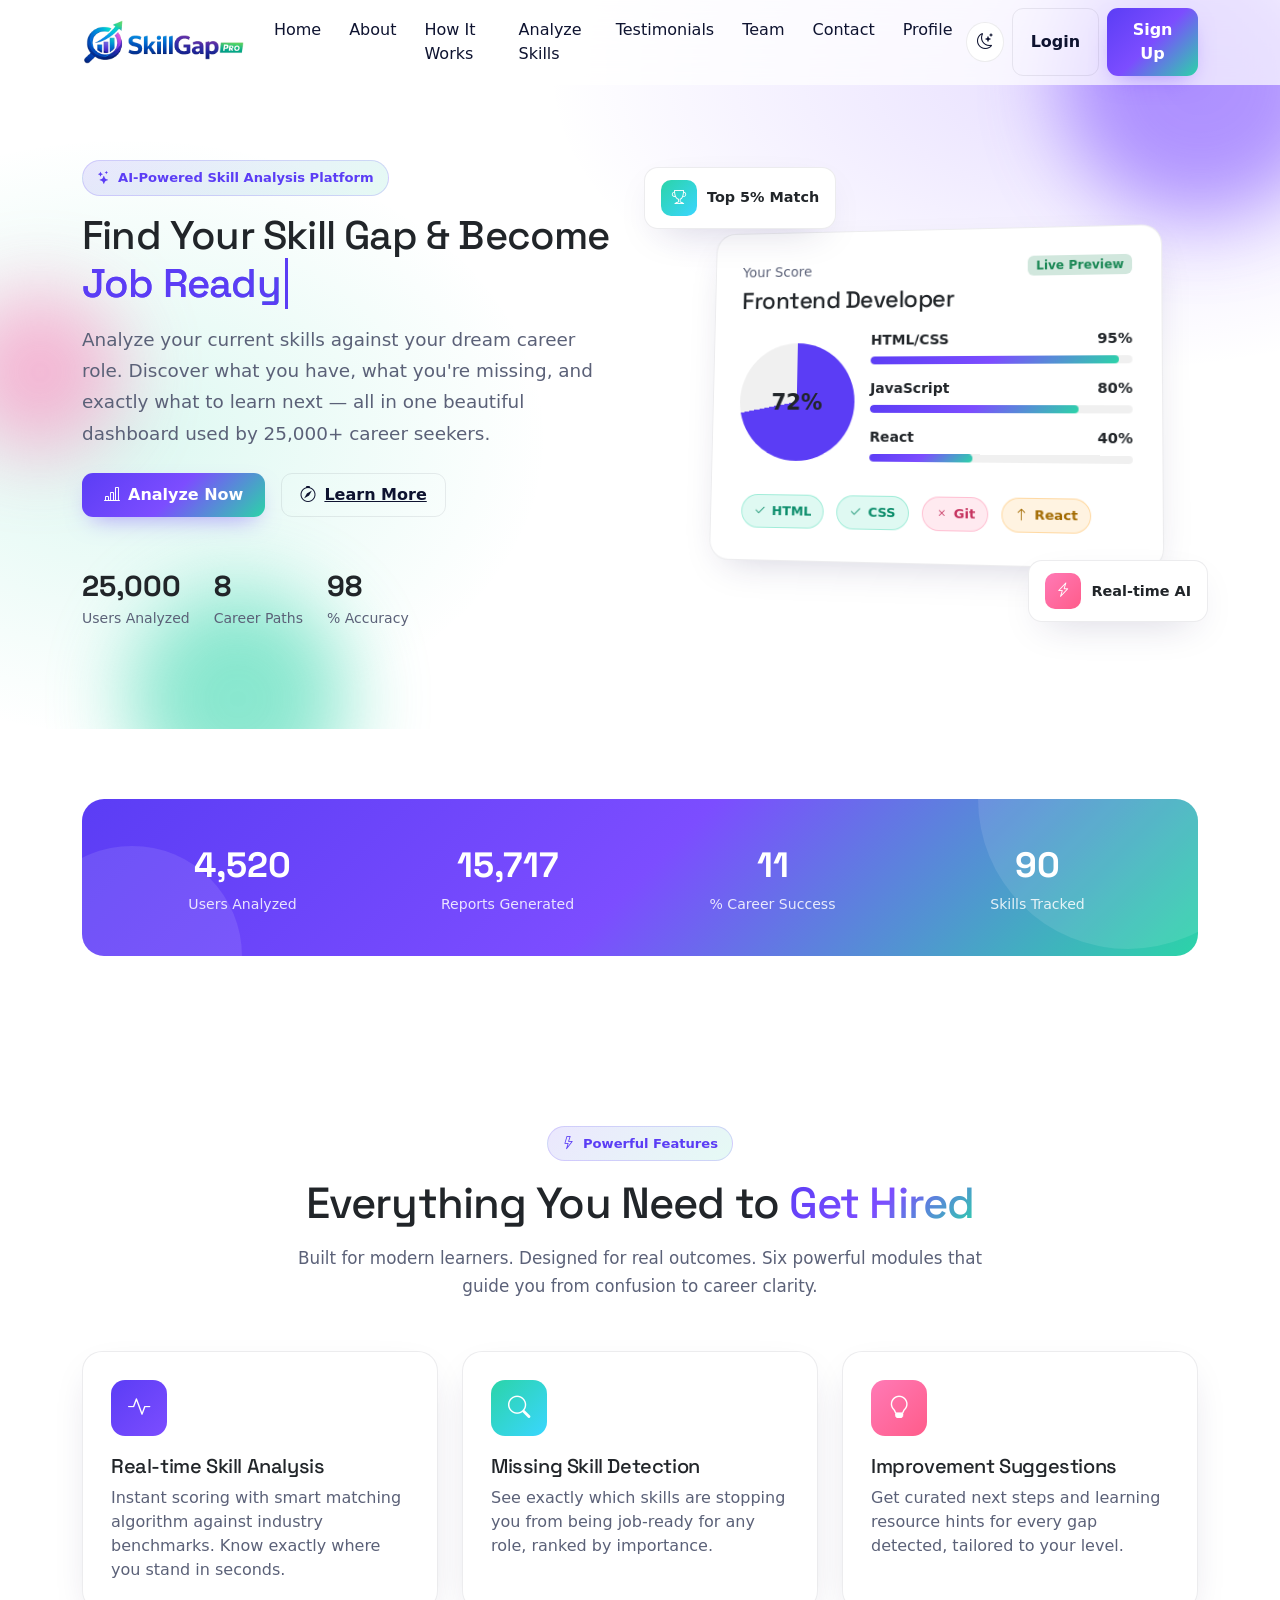
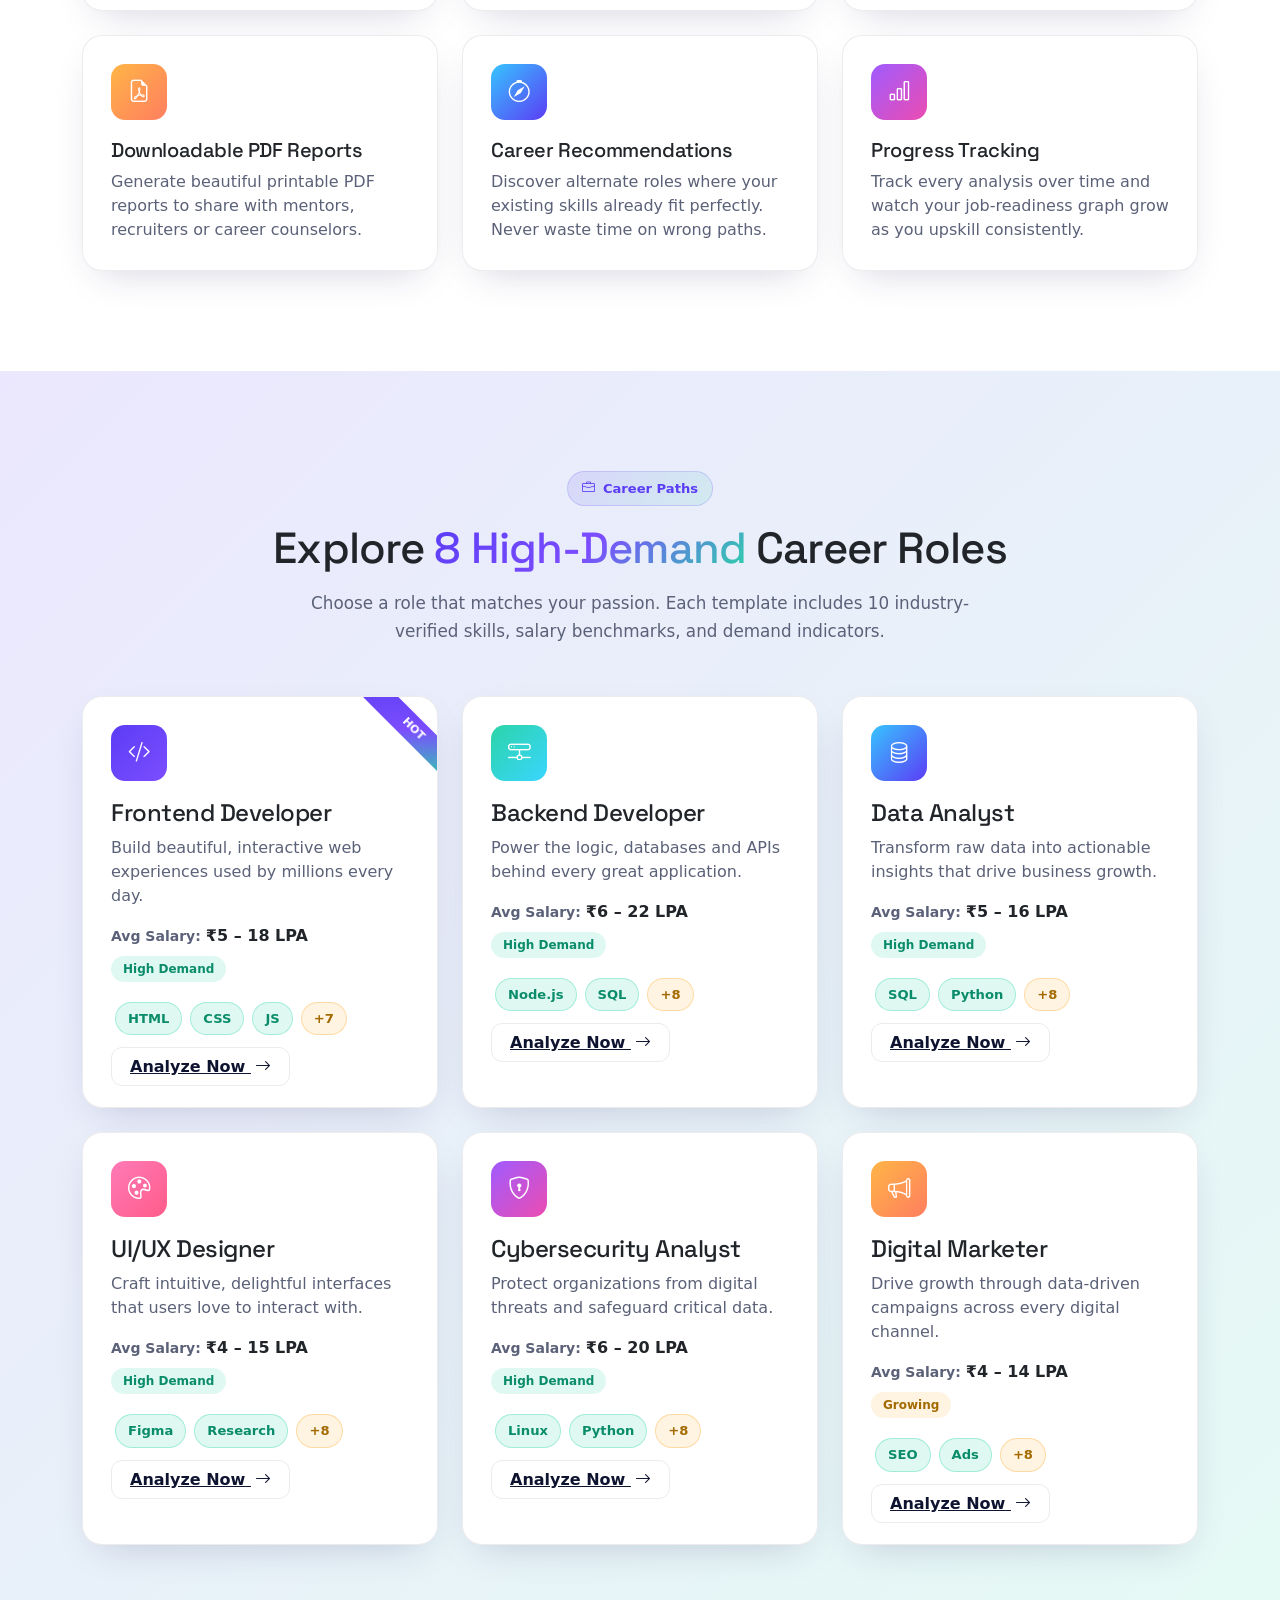
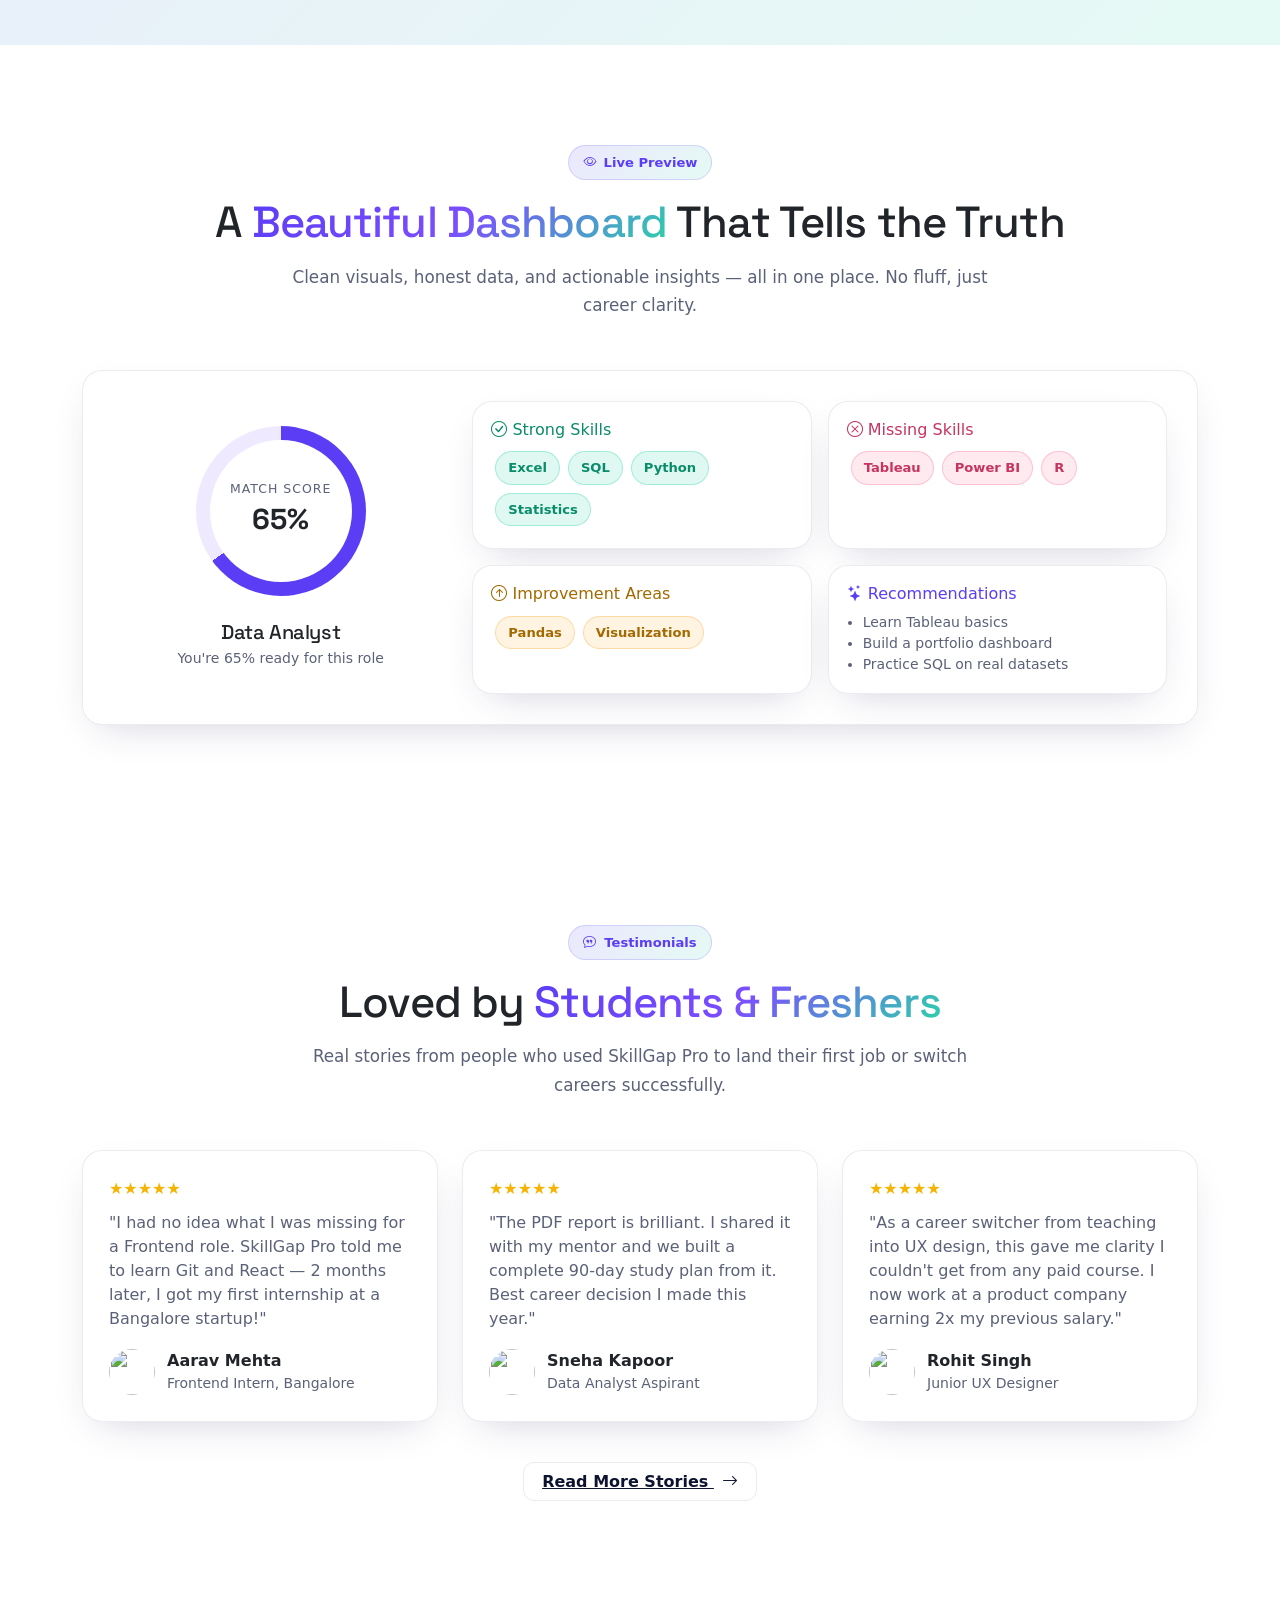
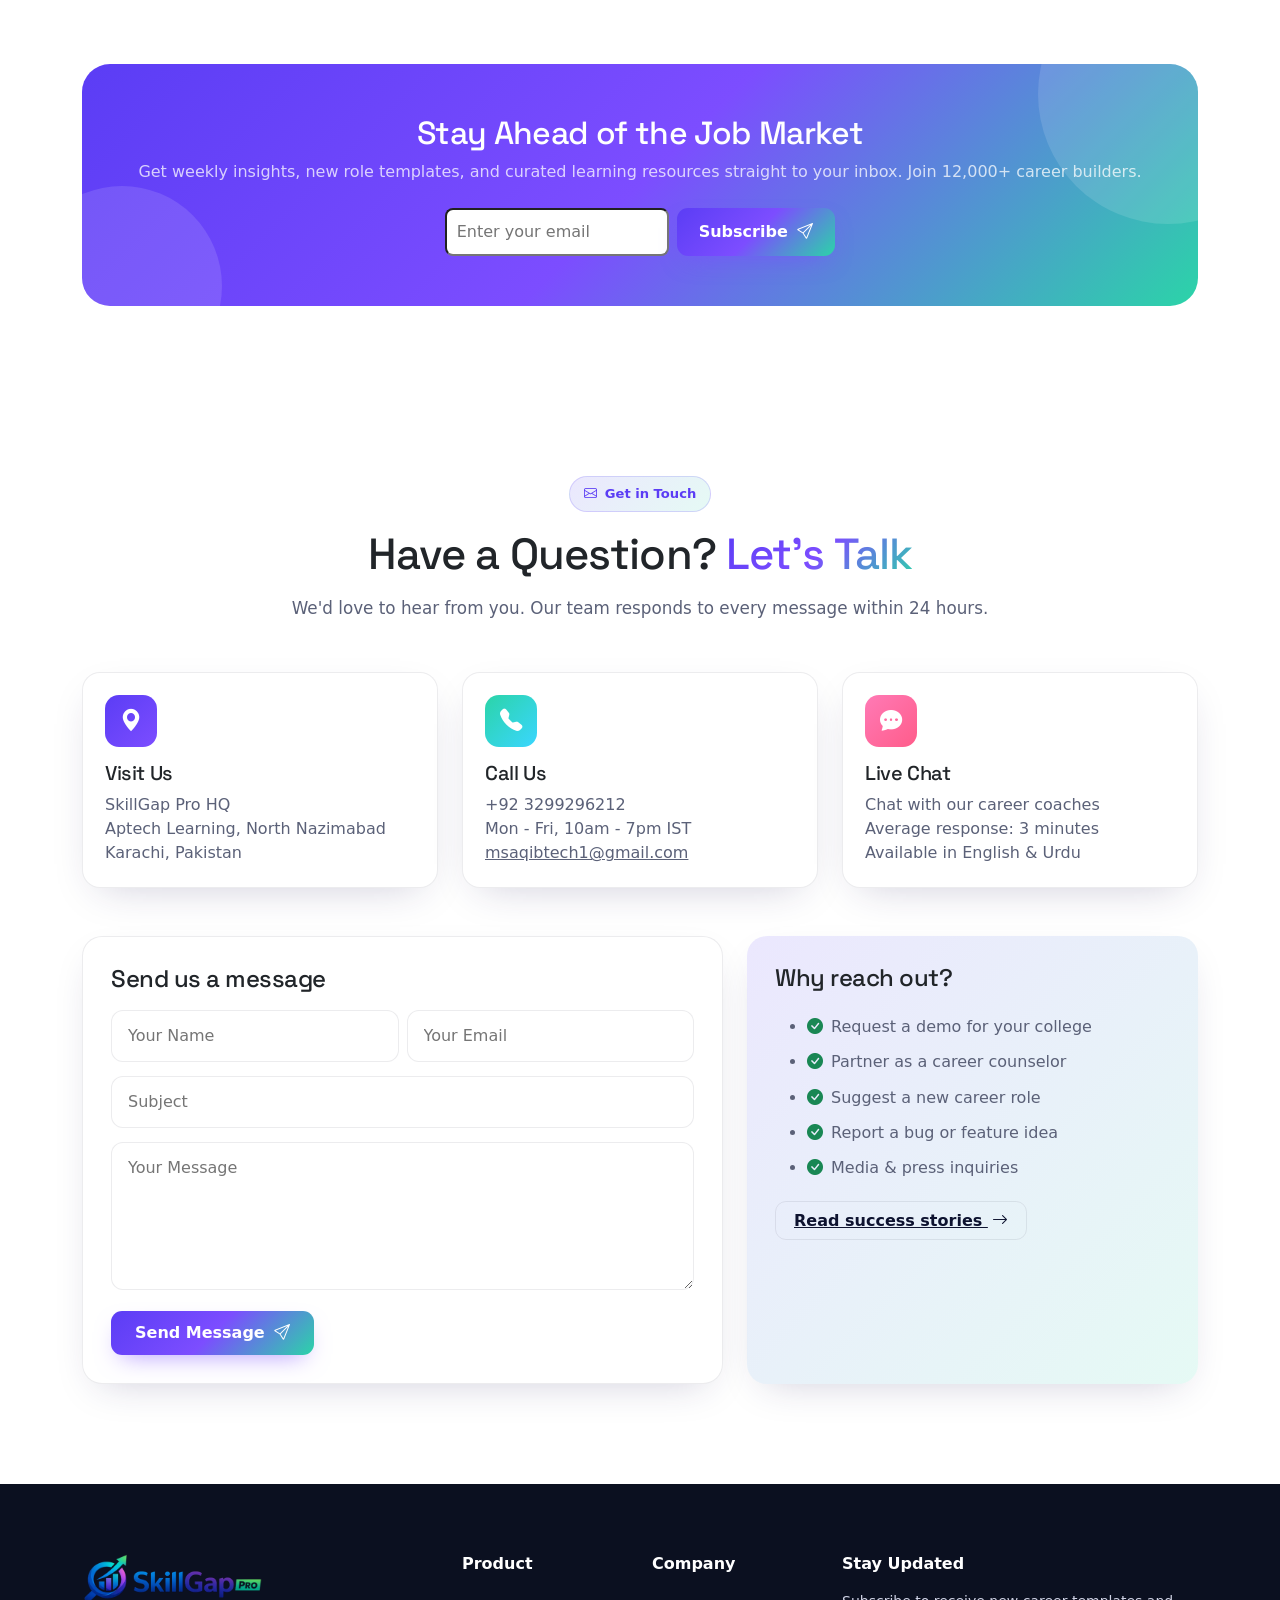
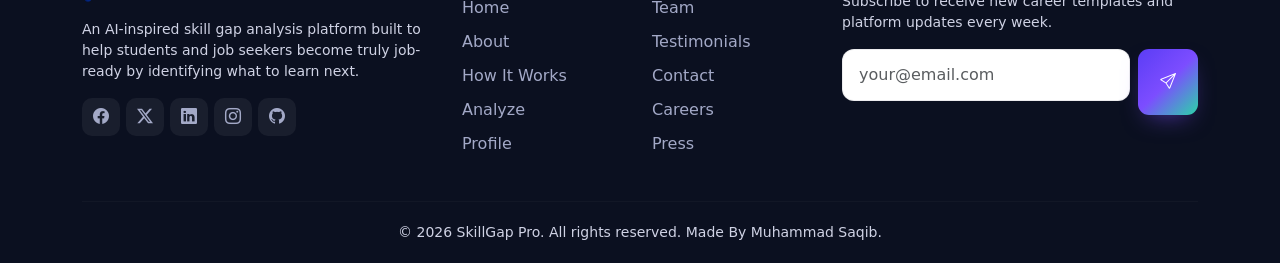
==== commit b103922b: "styling-touches" ====
--- a/index.html
+++ b/index.html
@@ -468,7 +468,7 @@
         <form class="d-flex flex-wrap gap-2 justify-content-center"
           onsubmit="event.preventDefault();showToast('Subscribed successfully!','success');this.reset();"
           style="position:relative;z-index:2;">
-          <input type="email" placeholder="Enter your email" required style="max-width:340px;" />
+          <input type="email" placeholder="Enter your email" required style="max-width:340px;padding: 10px;border-radius: 8px;" />
           <button class="btn-grad" type="submit">Subscribe <i class="bi bi-send ms-1"></i></button>
         </form>
       </div>
--- a/css/style.css
+++ b/css/style.css
@@ -1,6 +1,3 @@
-/* =======================================================
-   SkillGap Pro — Shared Design System
-   ======================================================= */
 :root {
   --brand-1: #5b3df5;
   --brand-2: #7c4dff;
@@ -314,7 +311,7 @@
   height: 100%;
 }
 .glass-card:hover {
-  transform: translateY(-6px);
+  transform: translateY(-3px);
   box-shadow: var(--shadow-lg);
 }
 .feature-icon {
@@ -969,7 +966,7 @@
 }
 .skill-dropdown-header {
   padding: 8px 14px;
-  font-size: 0.72rem;
+  font-size: 0.70rem;
   font-weight: 700;
   text-transform: uppercase;
   letter-spacing: 0.06em;
